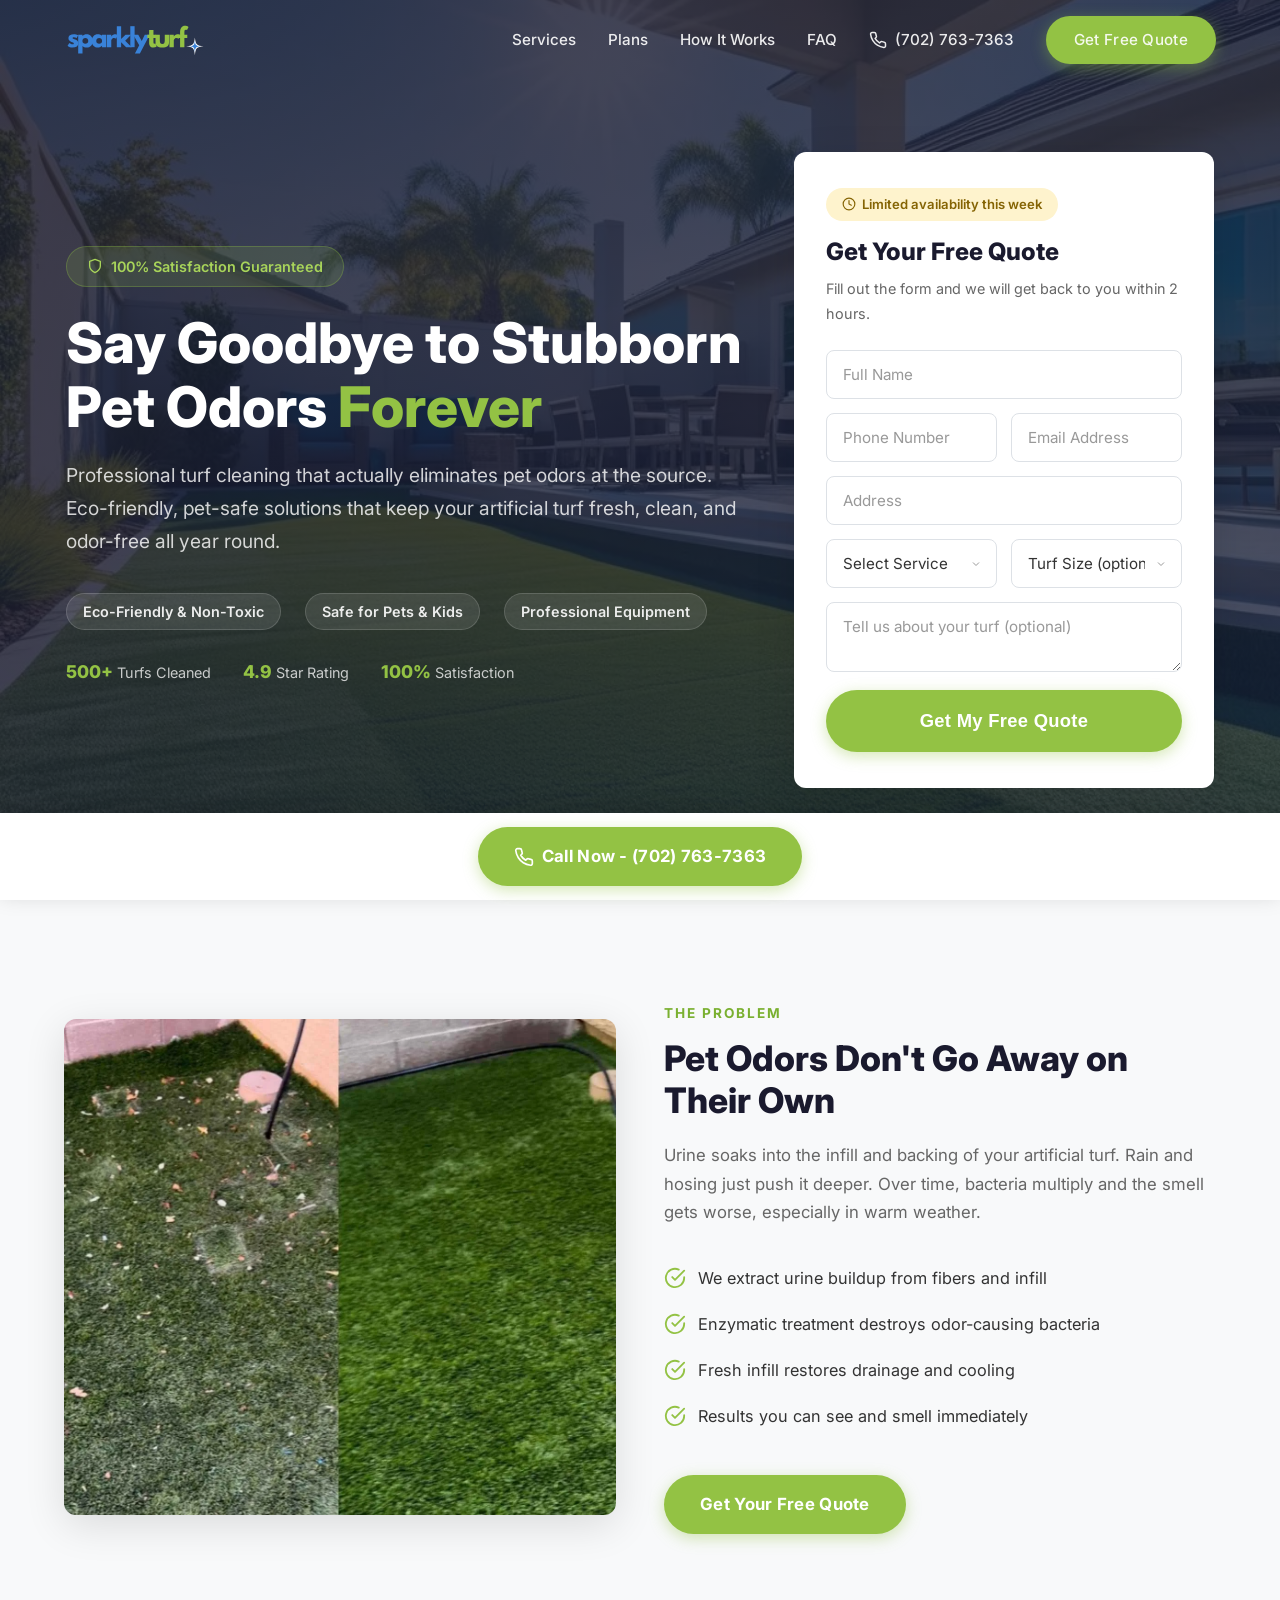
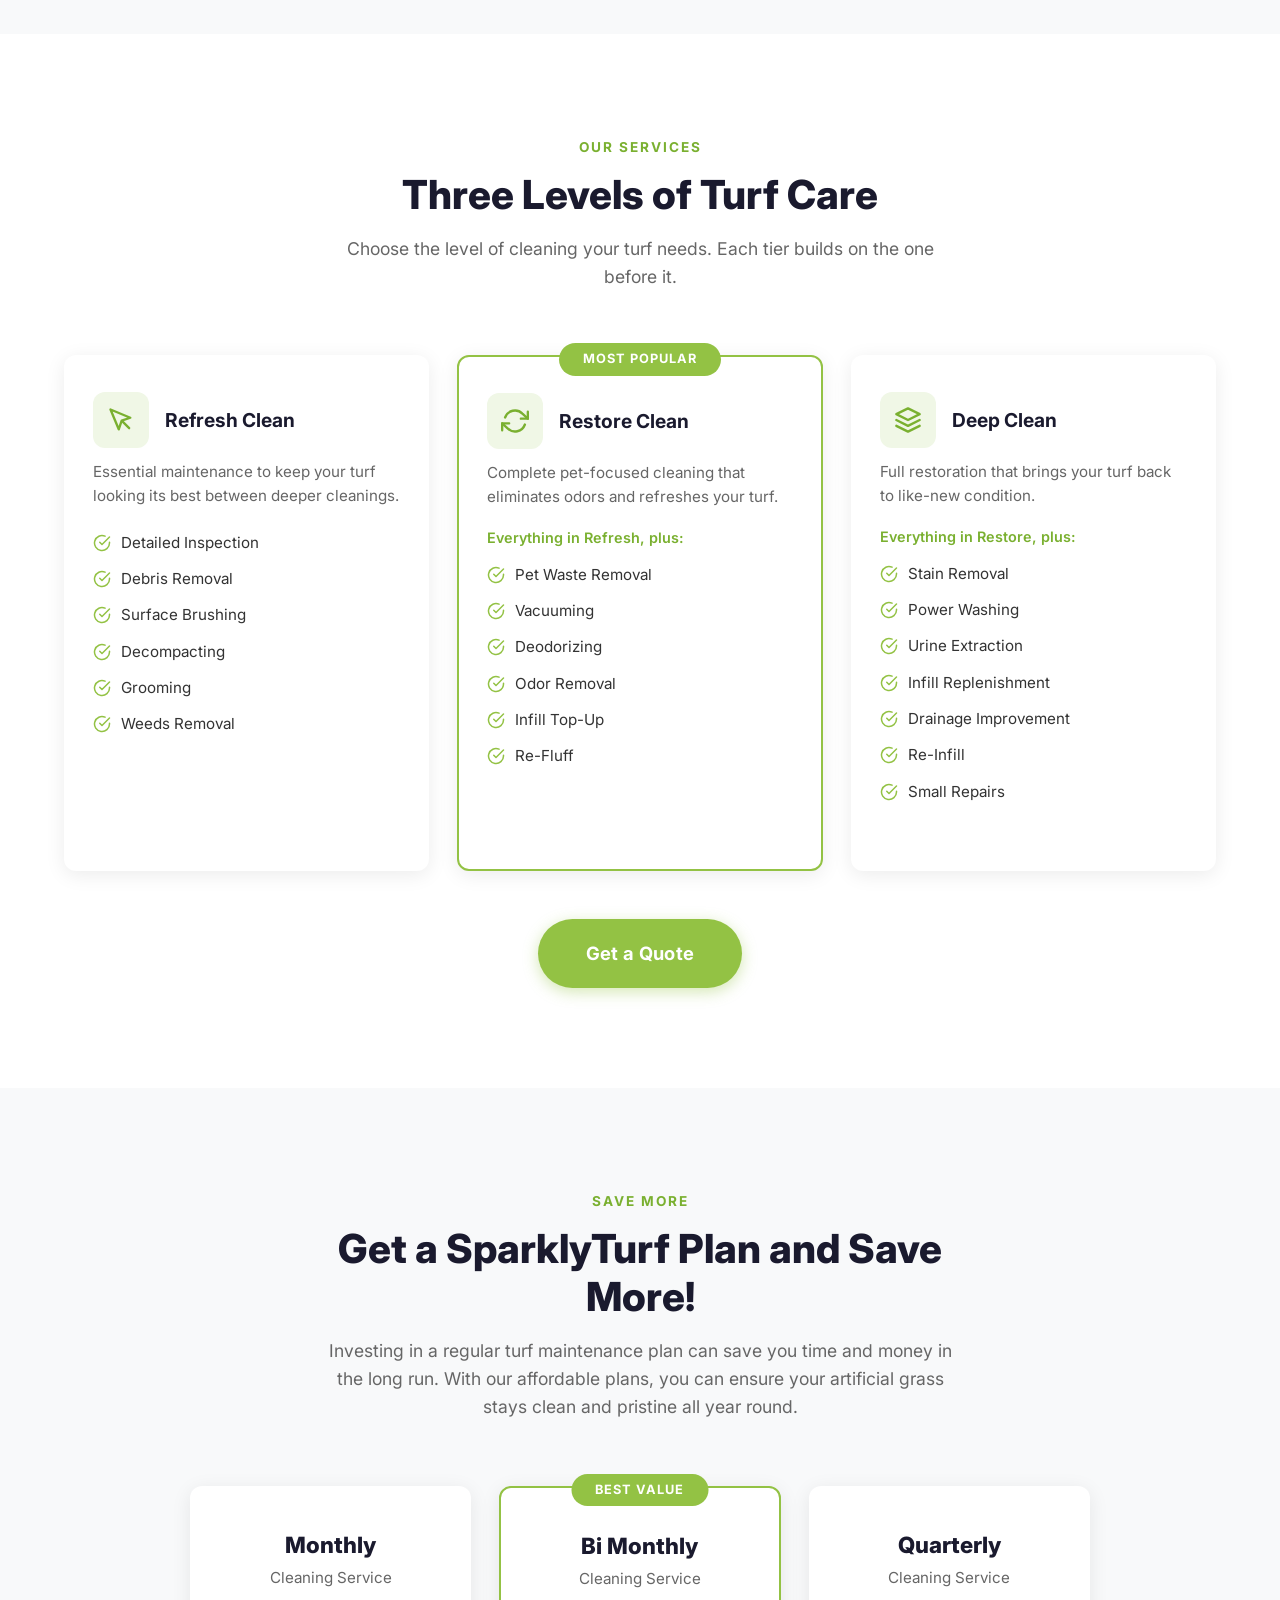
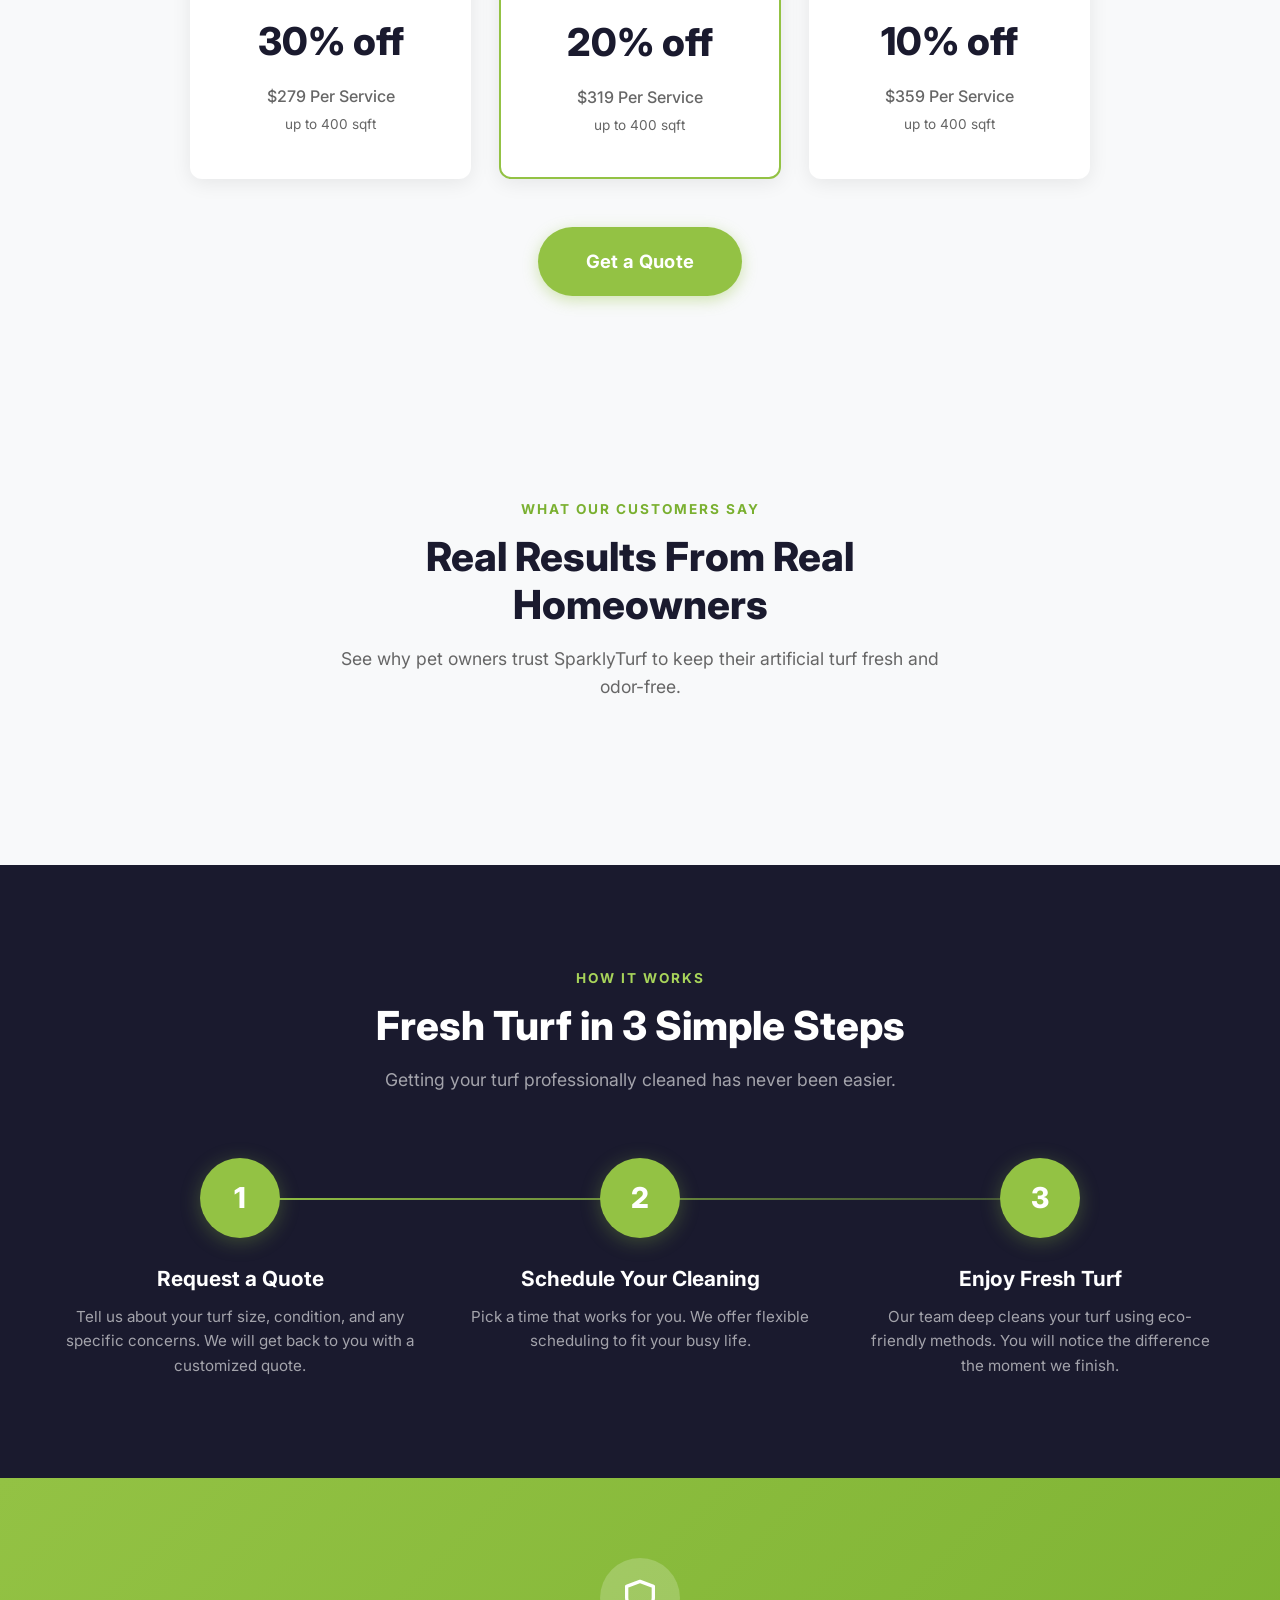
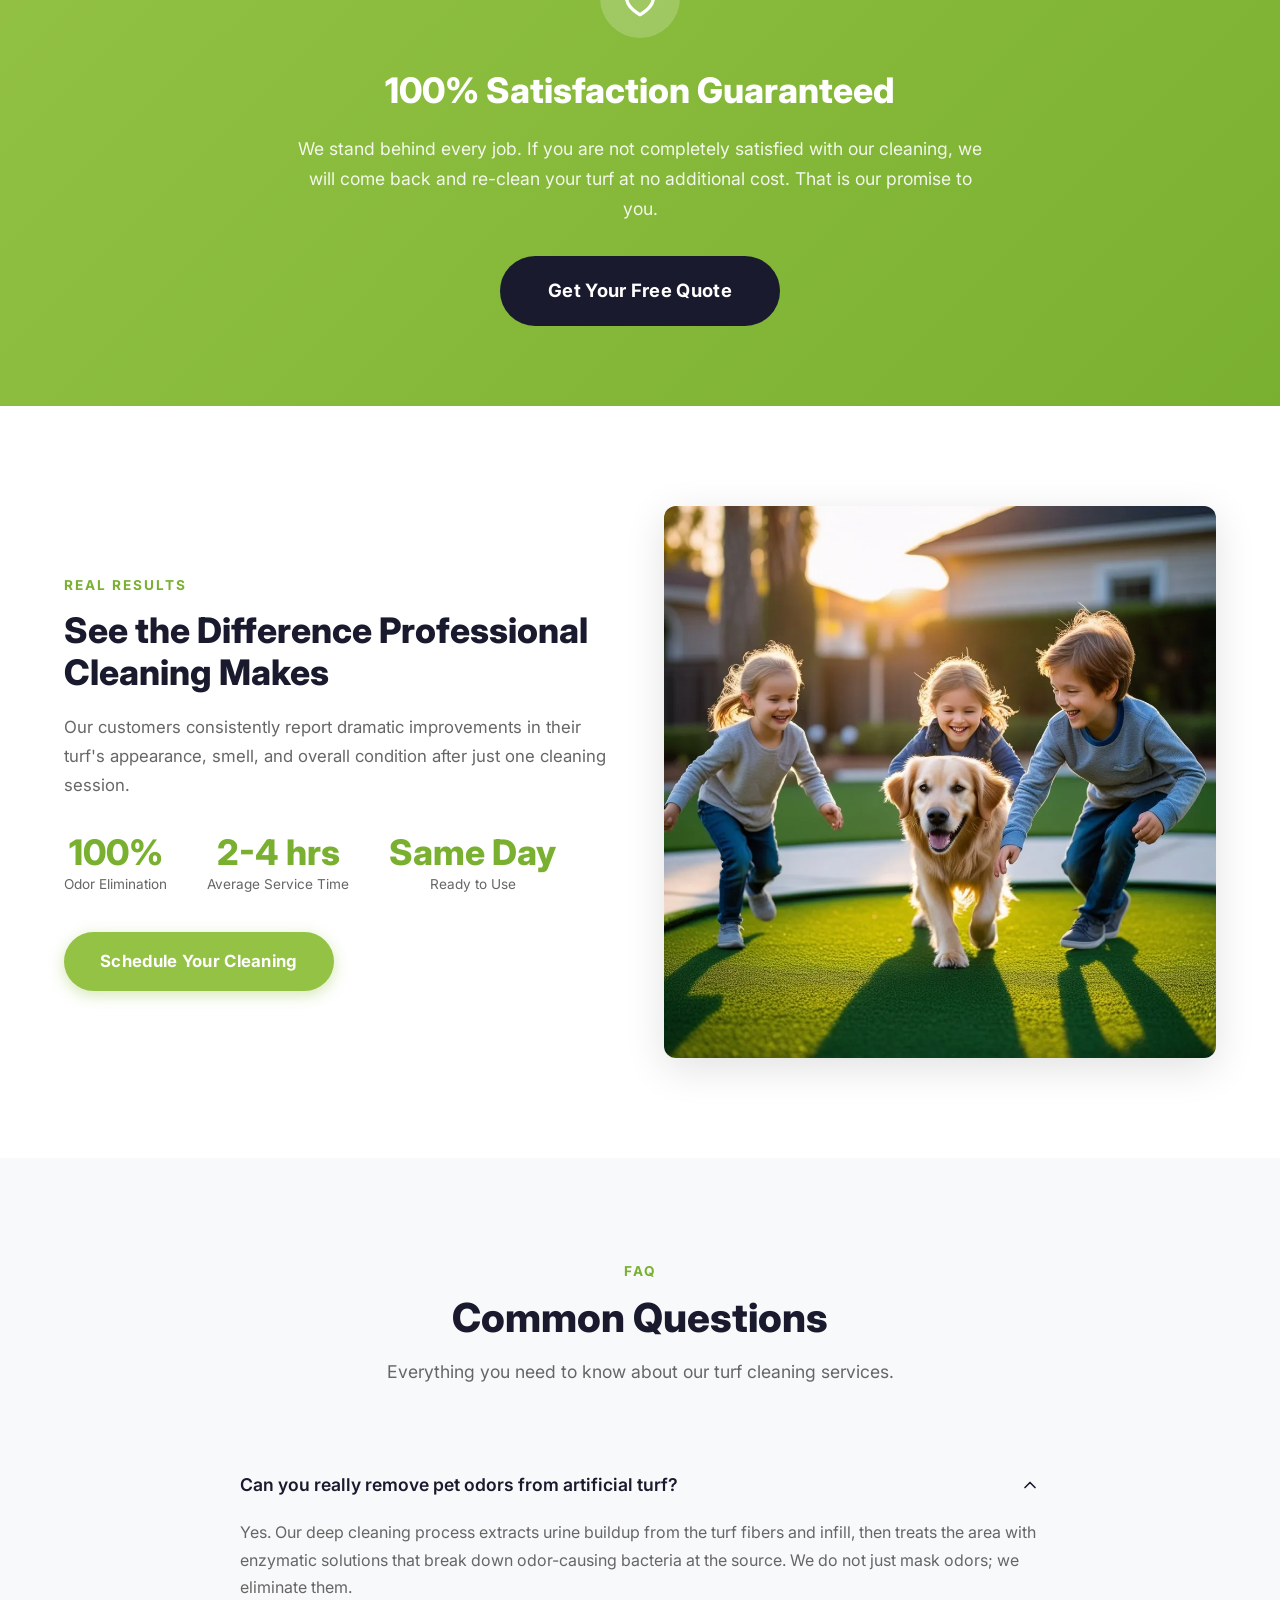
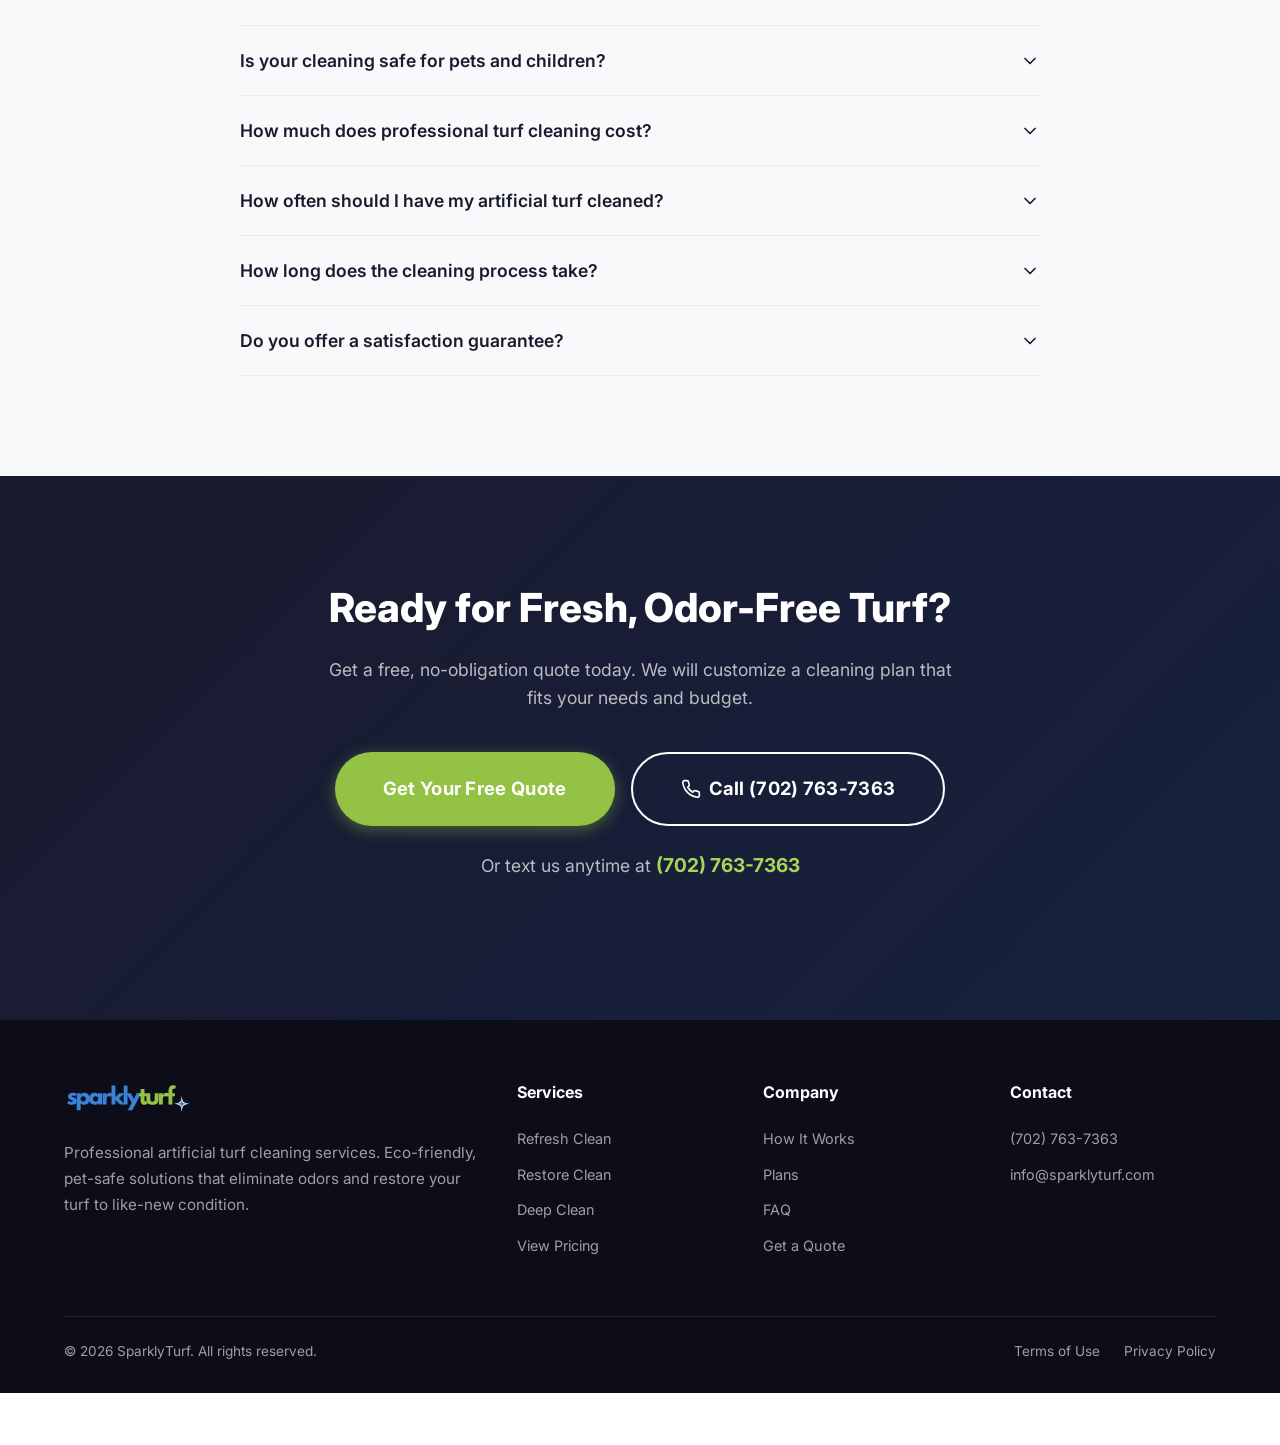
==== index.html @ b8b310f2 "Style sticky phone number as green button matching Get a Quote Co-Authored-By: Claude Opus 4.6 <nore" ====
<!DOCTYPE html>
<html lang="en">
<head>
  <meta charset="UTF-8">
  <meta name="viewport" content="width=device-width, initial-scale=1.0">
  <title>SparklyTurf - Professional Artificial Turf Cleaning | Pet Odor Removal</title>
  <meta name="description" content="SparklyTurf provides professional artificial turf cleaning services that eliminate pet odors, stains, and bacteria. Eco-friendly, pet-safe solutions with 100% satisfaction guarantee.">
  <meta name="keywords" content="artificial turf cleaning, pet odor removal, synthetic grass cleaning, turf maintenance, pet urine removal, turf deodorizer, infill replacement">
  <meta name="robots" content="index, follow">
  <link rel="canonical" href="https://sparklyturf.com/">

  <!-- Open Graph -->
  <meta property="og:type" content="website">
  <meta property="og:title" content="SparklyTurf - Professional Artificial Turf Cleaning">
  <meta property="og:description" content="Eliminate stubborn pet odors from your artificial turf. Professional cleaning with eco-friendly, pet-safe solutions. 100% satisfaction guaranteed.">
  <meta property="og:url" content="https://sparklyturf.com/">
  <meta property="og:site_name" content="SparklyTurf">
  <meta property="og:image" content="https://sparklyturf.com/images/hero-bg.jpg">
  <meta property="og:locale" content="en_US">

  <!-- Twitter Card -->
  <meta name="twitter:card" content="summary_large_image">
  <meta name="twitter:title" content="SparklyTurf - Professional Artificial Turf Cleaning">
  <meta name="twitter:description" content="Eliminate stubborn pet odors from your artificial turf. Professional cleaning with eco-friendly, pet-safe solutions.">
  <meta name="twitter:image" content="https://sparklyturf.com/images/hero-bg.jpg">

  <!-- Preload hero background -->
  <link rel="preload" as="image" href="images/hero-bg.webp" type="image/webp">

  <!-- Fonts -->
  <link rel="preconnect" href="https://fonts.googleapis.com">
  <link rel="preconnect" href="https://fonts.gstatic.com" crossorigin>
  <link href="https://fonts.googleapis.com/css2?family=Inter:wght@400;500;600;700;800&display=swap" rel="stylesheet">

  <!-- Styles -->
  <link rel="stylesheet" href="css/styles.css">

  <!-- Schema.org JSON-LD -->
  <script type="application/ld+json">
  {
    "@context": "https://schema.org",
    "@type": "LocalBusiness",
    "name": "SparklyTurf",
    "description": "Professional artificial turf cleaning services specializing in pet odor removal, deep cleaning, and turf maintenance.",
    "url": "https://sparklyturf.com",
    "telephone": "+17027637363",
    "address": {
      "@type": "PostalAddress",
      "addressCountry": "US"
    },
    "priceRange": "$279-$359",
    "image": "https://sparklyturf.com/images/hero-bg.jpg",
    "aggregateRating": {
      "@type": "AggregateRating",
      "ratingValue": "4.9",
      "reviewCount": "87"
    },
    "areaServed": [
      { "@type": "City", "name": "Santa Rosa", "addressRegion": "CA" },
      { "@type": "City", "name": "Napa", "addressRegion": "CA" },
      { "@type": "City", "name": "Petaluma", "addressRegion": "CA" }
    ],
    "sameAs": [],
    "hasOfferCatalog": {
      "@type": "OfferCatalog",
      "name": "Turf Cleaning Services",
      "itemListElement": [
        {
          "@type": "Offer",
          "itemOffered": {
            "@type": "Service",
            "name": "Deep Clean",
            "description": "Monthly full restoration including stain removal, power washing, urine extraction, infill replenishment, drainage improvement, and small repairs"
          },
          "price": "279",
          "priceCurrency": "USD"
        },
        {
          "@type": "Offer",
          "itemOffered": {
            "@type": "Service",
            "name": "Restore Clean",
            "description": "Bi-monthly pet-focused cleaning with odor removal, vacuuming, deodorizing, infill top-up, and re-fluff"
          },
          "price": "319",
          "priceCurrency": "USD"
        },
        {
          "@type": "Offer",
          "itemOffered": {
            "@type": "Service",
            "name": "Refresh Clean",
            "description": "Quarterly essential maintenance with inspection, debris removal, surface brushing, decompacting, grooming, and weeds removal"
          },
          "price": "359",
          "priceCurrency": "USD"
        }
      ]
    }
  }
  </script>

  <script type="application/ld+json">
  {
    "@context": "https://schema.org",
    "@type": "HowTo",
    "name": "How to Get Your Turf Professionally Cleaned",
    "description": "Three simple steps to get your artificial turf professionally cleaned by SparklyTurf.",
    "step": [
      {
        "@type": "HowToStep",
        "position": 1,
        "name": "Request a Quote",
        "text": "Tell us about your turf dimensions, condition, and any specific concerns like pet odors."
      },
      {
        "@type": "HowToStep",
        "position": 2,
        "name": "Schedule Your Cleaning",
        "text": "Book an appointment at a time that works best for you."
      },
      {
        "@type": "HowToStep",
        "position": 3,
        "name": "Enjoy Fresh Turf",
        "text": "Our professional team deep cleans your turf using eco-friendly, pet-safe methods."
      }
    ]
  }
  </script>

  <script type="application/ld+json">
  {
    "@context": "https://schema.org",
    "@type": "FAQPage",
    "mainEntity": [
      {
        "@type": "Question",
        "name": "Can you really remove pet odors from artificial turf?",
        "acceptedAnswer": {
          "@type": "Answer",
          "text": "Yes. Our deep cleaning process extracts urine buildup from the turf fibers and infill, then treats the area with enzymatic solutions that break down odor-causing bacteria at the source, not just mask it."
        }
      },
      {
        "@type": "Question",
        "name": "Is your cleaning safe for pets and children?",
        "acceptedAnswer": {
          "@type": "Answer",
          "text": "Absolutely. We use only eco-friendly, non-toxic, and biodegradable cleaning solutions. Your pets and children can safely use the turf immediately after cleaning."
        }
      },
      {
        "@type": "Question",
        "name": "How much does professional turf cleaning cost?",
        "acceptedAnswer": {
          "@type": "Answer",
          "text": "Our services range from $279 to $359 per visit depending on your plan frequency. Monthly plans save up to 30%. We offer free quotes customized to your turf size and condition."
        }
      },
      {
        "@type": "Question",
        "name": "How often should I have my artificial turf cleaned?",
        "acceptedAnswer": {
          "@type": "Answer",
          "text": "We recommend at least twice a year for most homes. If you have pets, monthly or bi-monthly cleaning keeps odors and bacteria from building up."
        }
      },
      {
        "@type": "Question",
        "name": "How long does the cleaning process take?",
        "acceptedAnswer": {
          "@type": "Answer",
          "text": "Most residential jobs take 2 to 4 hours depending on turf size and condition. Your turf is ready to use immediately after we finish."
        }
      },
      {
        "@type": "Question",
        "name": "Do you offer a satisfaction guarantee?",
        "acceptedAnswer": {
          "@type": "Answer",
          "text": "Yes. We offer a 100% satisfaction guarantee on every service. If you are not happy with the results, we will come back and re-clean at no additional cost."
        }
      }
    ]
  }
  </script>
</head>
<body>
  <a href="#quote" class="skip-link">Skip to main content</a>

  <!-- Header -->
  <header class="header" id="header">
    <div class="container header-inner">
      <a href="/" class="logo"><img src="images/sparklyturf-logo.svg" alt="SparklyTurf" class="logo-img"></a>
      <nav class="header-nav" aria-label="Main navigation">
        <a href="#services">Services</a>
        <a href="#plans">Plans</a>
        <a href="#how-it-works">How It Works</a>
        <a href="#faq">FAQ</a>
        <a href="tel:7027637363" class="header-phone">
          <svg xmlns="http://www.w3.org/2000/svg" width="18" height="18" viewBox="0 0 24 24" fill="none" stroke="currentColor" stroke-width="2" stroke-linecap="round" stroke-linejoin="round" aria-hidden="true" focusable="false"><path d="M22 16.92v3a2 2 0 0 1-2.18 2 19.79 19.79 0 0 1-8.63-3.07 19.5 19.5 0 0 1-6-6 19.79 19.79 0 0 1-3.07-8.67A2 2 0 0 1 4.11 2h3a2 2 0 0 1 2 1.72 12.84 12.84 0 0 0 .7 2.81 2 2 0 0 1-.45 2.11L8.09 9.91a16 16 0 0 0 6 6l1.27-1.27a2 2 0 0 1 2.11-.45 12.84 12.84 0 0 0 2.81.7A2 2 0 0 1 22 16.92z"/></svg>
          (702) 763-7363
        </a>
        <div class="header-cta">
          <a href="#quote" class="btn btn-primary">Get Free Quote</a>
        </div>
      </nav>
      <button class="mobile-toggle" id="mobileToggle" aria-label="Open menu">
        <span></span><span></span><span></span>
      </button>
    </div>
  </header>

  <!-- Mobile Nav -->
  <div class="mobile-nav" id="mobileNav">
    <button class="mobile-nav-close" id="mobileClose" aria-label="Close menu">&times;</button>
    <a href="#services" onclick="closeMobileNav()">Services</a>
    <a href="#plans" onclick="closeMobileNav()">Plans</a>
    <a href="#how-it-works" onclick="closeMobileNav()">How It Works</a>
    <a href="#faq" onclick="closeMobileNav()">FAQ</a>
    <a href="tel:7027637363">(702) 763-7363</a>
    <a href="#quote" class="btn btn-primary" onclick="closeMobileNav()">Get Free Quote</a>
  </div>

  <main>
  <!-- Hero -->
  <section class="hero" id="quote">
    <div class="container">
      <div class="hero-split">
        <div class="hero-content">
          <div class="hero-badge">
            <svg xmlns="http://www.w3.org/2000/svg" width="16" height="16" viewBox="0 0 24 24" fill="none" stroke="currentColor" stroke-width="2" stroke-linecap="round" stroke-linejoin="round" aria-hidden="true" focusable="false"><path d="M12 22s8-4 8-10V5l-8-3-8 3v7c0 6 8 10 8 10z"/></svg>
            100% Satisfaction Guaranteed
          </div>
          <h1>Say Goodbye to Stubborn Pet Odors <span class="highlight">Forever</span></h1>
          <p>Professional turf cleaning that actually eliminates pet odors at the source. Eco-friendly, pet-safe solutions that keep your artificial turf fresh, clean, and odor-free all year round.</p>
          <div class="hero-highlights">
            <span>Eco-Friendly &amp; Non-Toxic</span>
            <span>Safe for Pets &amp; Kids</span>
            <span>Professional Equipment</span>
          </div>
          <div class="hero-stats">
            <div class="hero-stat"><strong>500+</strong> Turfs Cleaned</div>
            <div class="hero-stat"><strong>4.9</strong> Star Rating</div>
            <div class="hero-stat"><strong>100%</strong> Satisfaction</div>
          </div>
          <a href="#quote" class="btn btn-primary btn-lg mobile-hero-cta">Get My Free Quote</a>
        </div>
        <div class="hero-form-wrapper">
          <div class="quote-form-card" id="quoteFormCard">
            <div class="urgency-badge">
              <svg xmlns="http://www.w3.org/2000/svg" width="14" height="14" viewBox="0 0 24 24" fill="none" stroke="currentColor" stroke-width="2" stroke-linecap="round" stroke-linejoin="round" aria-hidden="true" focusable="false"><circle cx="12" cy="12" r="10"/><polyline points="12 6 12 12 16 14"/></svg>
              Limited availability this week
            </div>
            <h3>Get Your Free Quote</h3>
            <p>Fill out the form and we will get back to you within 2 hours.</p>
            <form id="quoteForm" class="quote-form" action="https://formsubmit.co/info@sparklyturf.com" method="POST">
              <input type="hidden" name="_subject" value="New Quote Request from SparklyTurf">
              <input type="hidden" name="_next" value="https://go.sparklyturf.com/?submitted=true">
              <input type="hidden" name="_captcha" value="true">
              <div class="form-group">
                <label for="form-name" class="sr-only">Full Name</label>
                <input type="text" id="form-name" name="name" class="form-input" placeholder="Full Name" required autocomplete="name">
              </div>
              <div class="form-row">
                <div class="form-group">
                  <label for="form-phone" class="sr-only">Phone Number</label>
                  <input type="tel" id="form-phone" name="phone" class="form-input" placeholder="Phone Number" required autocomplete="tel">
                </div>
                <div class="form-group">
                  <label for="form-email" class="sr-only">Email Address</label>
                  <input type="email" id="form-email" name="email" class="form-input" placeholder="Email Address" required autocomplete="email">
                </div>
              </div>
              <div class="form-group address-autocomplete">
                <label for="form-address" class="sr-only">Address</label>
                <input type="text" id="form-address" name="address" class="form-input" placeholder="Address" autocomplete="off">
                <ul class="address-suggestions" id="addressSuggestions"></ul>
              </div>
              <div class="form-row">
                <div class="form-group">
                  <label for="form-service" class="sr-only">Select Service</label>
                  <select id="form-service" name="service" class="form-select">
                    <option value="" disabled selected>Select Service</option>
                    <option value="Refresh Clean">Refresh Clean</option>
                    <option value="Restore Clean">Restore Clean</option>
                    <option value="Deep Clean">Deep Clean</option>
                    <option value="Not sure">Not sure</option>
                  </select>
                </div>
                <div class="form-group">
                  <label for="form-turf-size" class="sr-only">Turf Size</label>
                  <select id="form-turf-size" name="turf_size" class="form-select">
                    <option value="" disabled selected>Turf Size (optional)</option>
                    <option value="400 sq ft and under">400 sq ft and under</option>
                    <option value="400-800 sq ft">400 - 800 sq ft</option>
                    <option value="800-1200 sq ft">800 - 1,200 sq ft</option>
                    <option value="Over 1200 sq ft">Over 1,200 sq ft</option>
                    <option value="Not sure">Not sure</option>
                  </select>
                </div>
              </div>
              <div class="form-group">
                <label for="form-message" class="sr-only">Additional details</label>
                <textarea id="form-message" name="message" class="form-textarea" placeholder="Tell us about your turf (optional)" rows="2"></textarea>
              </div>
              <button type="submit" class="btn btn-primary btn-lg form-submit">Get My Free Quote</button>
            </form>
          </div>
        </div>
      </div>
    </div>
  </section>

  <!-- Problem/Solution -->
  <section class="section problem-solution">
    <div class="container">
      <div class="ps-grid">
        <div class="ps-image animate-in">
          <picture>
            <source srcset="images/before-after.webp" type="image/webp">
            <img src="images/before-after.jpg" alt="Before and after artificial turf cleaning by SparklyTurf" width="580" height="400" loading="lazy">
          </picture>
        </div>
        <div class="ps-content animate-in">
          <span class="section-label">The Problem</span>
          <h2>Pet Odors Don't Go Away on Their Own</h2>
          <p>Urine soaks into the infill and backing of your artificial turf. Rain and hosing just push it deeper. Over time, bacteria multiply and the smell gets worse, especially in warm weather.</p>
          <ul class="ps-list">
            <li>
              <svg xmlns="http://www.w3.org/2000/svg" width="22" height="22" viewBox="0 0 24 24" fill="none" stroke="currentColor" stroke-width="2" stroke-linecap="round" stroke-linejoin="round" aria-hidden="true" focusable="false"><path d="M22 11.08V12a10 10 0 1 1-5.93-9.14"/><polyline points="22 4 12 14.01 9 11.01"/></svg>
              We extract urine buildup from fibers and infill
            </li>
            <li>
              <svg xmlns="http://www.w3.org/2000/svg" width="22" height="22" viewBox="0 0 24 24" fill="none" stroke="currentColor" stroke-width="2" stroke-linecap="round" stroke-linejoin="round" aria-hidden="true" focusable="false"><path d="M22 11.08V12a10 10 0 1 1-5.93-9.14"/><polyline points="22 4 12 14.01 9 11.01"/></svg>
              Enzymatic treatment destroys odor-causing bacteria
            </li>
            <li>
              <svg xmlns="http://www.w3.org/2000/svg" width="22" height="22" viewBox="0 0 24 24" fill="none" stroke="currentColor" stroke-width="2" stroke-linecap="round" stroke-linejoin="round" aria-hidden="true" focusable="false"><path d="M22 11.08V12a10 10 0 1 1-5.93-9.14"/><polyline points="22 4 12 14.01 9 11.01"/></svg>
              Fresh infill restores drainage and cooling
            </li>
            <li>
              <svg xmlns="http://www.w3.org/2000/svg" width="22" height="22" viewBox="0 0 24 24" fill="none" stroke="currentColor" stroke-width="2" stroke-linecap="round" stroke-linejoin="round" aria-hidden="true" focusable="false"><path d="M22 11.08V12a10 10 0 1 1-5.93-9.14"/><polyline points="22 4 12 14.01 9 11.01"/></svg>
              Results you can see and smell immediately
            </li>
          </ul>
          <a href="#quote" class="btn btn-primary">Get Your Free Quote</a>
        </div>
      </div>
    </div>
  </section>

  <!-- Services -->
  <section class="section" id="services">
    <div class="container">
      <div class="section-header animate-in">
        <span class="section-label">Our Services</span>
        <h2>Three Levels of Turf Care</h2>
        <p>Choose the level of cleaning your turf needs. Each tier builds on the one before it.</p>
      </div>
      <div class="services-grid services-tiers">
        <div class="service-card service-tier animate-in">
          <div class="service-tier-header">
            <div class="service-icon">
              <svg xmlns="http://www.w3.org/2000/svg" width="28" height="28" viewBox="0 0 24 24" fill="none" stroke="currentColor" stroke-width="2" stroke-linecap="round" stroke-linejoin="round" aria-hidden="true" focusable="false"><path d="M3 3l7.07 16.97 2.51-7.39 7.39-2.51L3 3z"/><path d="M13 13l6 6"/></svg>
            </div>
            <h3>Refresh Clean</h3>
          </div>
          <p>Essential maintenance to keep your turf looking its best between deeper cleanings.</p>
          <ul class="tier-features">
            <li><svg xmlns="http://www.w3.org/2000/svg" width="18" height="18" viewBox="0 0 24 24" fill="none" stroke="currentColor" stroke-width="2" stroke-linecap="round" stroke-linejoin="round" aria-hidden="true" focusable="false"><path d="M22 11.08V12a10 10 0 1 1-5.93-9.14"/><polyline points="22 4 12 14.01 9 11.01"/></svg> Detailed Inspection</li>
            <li><svg xmlns="http://www.w3.org/2000/svg" width="18" height="18" viewBox="0 0 24 24" fill="none" stroke="currentColor" stroke-width="2" stroke-linecap="round" stroke-linejoin="round" aria-hidden="true" focusable="false"><path d="M22 11.08V12a10 10 0 1 1-5.93-9.14"/><polyline points="22 4 12 14.01 9 11.01"/></svg> Debris Removal</li>
            <li><svg xmlns="http://www.w3.org/2000/svg" width="18" height="18" viewBox="0 0 24 24" fill="none" stroke="currentColor" stroke-width="2" stroke-linecap="round" stroke-linejoin="round" aria-hidden="true" focusable="false"><path d="M22 11.08V12a10 10 0 1 1-5.93-9.14"/><polyline points="22 4 12 14.01 9 11.01"/></svg> Surface Brushing</li>
            <li><svg xmlns="http://www.w3.org/2000/svg" width="18" height="18" viewBox="0 0 24 24" fill="none" stroke="currentColor" stroke-width="2" stroke-linecap="round" stroke-linejoin="round" aria-hidden="true" focusable="false"><path d="M22 11.08V12a10 10 0 1 1-5.93-9.14"/><polyline points="22 4 12 14.01 9 11.01"/></svg> Decompacting</li>
            <li><svg xmlns="http://www.w3.org/2000/svg" width="18" height="18" viewBox="0 0 24 24" fill="none" stroke="currentColor" stroke-width="2" stroke-linecap="round" stroke-linejoin="round" aria-hidden="true" focusable="false"><path d="M22 11.08V12a10 10 0 1 1-5.93-9.14"/><polyline points="22 4 12 14.01 9 11.01"/></svg> Grooming</li>
            <li><svg xmlns="http://www.w3.org/2000/svg" width="18" height="18" viewBox="0 0 24 24" fill="none" stroke="currentColor" stroke-width="2" stroke-linecap="round" stroke-linejoin="round" aria-hidden="true" focusable="false"><path d="M22 11.08V12a10 10 0 1 1-5.93-9.14"/><polyline points="22 4 12 14.01 9 11.01"/></svg> Weeds Removal</li>
          </ul>
        </div>
        <div class="service-card service-tier featured animate-in">
          <span class="tier-badge">Most Popular</span>
          <div class="service-tier-header">
            <div class="service-icon">
              <svg xmlns="http://www.w3.org/2000/svg" width="28" height="28" viewBox="0 0 24 24" fill="none" stroke="currentColor" stroke-width="2" stroke-linecap="round" stroke-linejoin="round" aria-hidden="true" focusable="false"><polyline points="23 4 23 10 17 10"/><polyline points="1 20 1 14 7 14"/><path d="M3.51 9a9 9 0 0 1 14.85-3.36L23 10M1 14l4.64 4.36A9 9 0 0 0 20.49 15"/></svg>
            </div>
            <h3>Restore Clean</h3>
          </div>
          <p>Complete pet-focused cleaning that eliminates odors and refreshes your turf.</p>
          <p class="tier-includes">Everything in Refresh, plus:</p>
          <ul class="tier-features">
            <li><svg xmlns="http://www.w3.org/2000/svg" width="18" height="18" viewBox="0 0 24 24" fill="none" stroke="currentColor" stroke-width="2" stroke-linecap="round" stroke-linejoin="round" aria-hidden="true" focusable="false"><path d="M22 11.08V12a10 10 0 1 1-5.93-9.14"/><polyline points="22 4 12 14.01 9 11.01"/></svg> Pet Waste Removal</li>
            <li><svg xmlns="http://www.w3.org/2000/svg" width="18" height="18" viewBox="0 0 24 24" fill="none" stroke="currentColor" stroke-width="2" stroke-linecap="round" stroke-linejoin="round" aria-hidden="true" focusable="false"><path d="M22 11.08V12a10 10 0 1 1-5.93-9.14"/><polyline points="22 4 12 14.01 9 11.01"/></svg> Vacuuming</li>
            <li><svg xmlns="http://www.w3.org/2000/svg" width="18" height="18" viewBox="0 0 24 24" fill="none" stroke="currentColor" stroke-width="2" stroke-linecap="round" stroke-linejoin="round" aria-hidden="true" focusable="false"><path d="M22 11.08V12a10 10 0 1 1-5.93-9.14"/><polyline points="22 4 12 14.01 9 11.01"/></svg> Deodorizing</li>
            <li><svg xmlns="http://www.w3.org/2000/svg" width="18" height="18" viewBox="0 0 24 24" fill="none" stroke="currentColor" stroke-width="2" stroke-linecap="round" stroke-linejoin="round" aria-hidden="true" focusable="false"><path d="M22 11.08V12a10 10 0 1 1-5.93-9.14"/><polyline points="22 4 12 14.01 9 11.01"/></svg> Odor Removal</li>
            <li><svg xmlns="http://www.w3.org/2000/svg" width="18" height="18" viewBox="0 0 24 24" fill="none" stroke="currentColor" stroke-width="2" stroke-linecap="round" stroke-linejoin="round" aria-hidden="true" focusable="false"><path d="M22 11.08V12a10 10 0 1 1-5.93-9.14"/><polyline points="22 4 12 14.01 9 11.01"/></svg> Infill Top-Up</li>
            <li><svg xmlns="http://www.w3.org/2000/svg" width="18" height="18" viewBox="0 0 24 24" fill="none" stroke="currentColor" stroke-width="2" stroke-linecap="round" stroke-linejoin="round" aria-hidden="true" focusable="false"><path d="M22 11.08V12a10 10 0 1 1-5.93-9.14"/><polyline points="22 4 12 14.01 9 11.01"/></svg> Re-Fluff</li>
          </ul>
        </div>
        <div class="service-card service-tier animate-in">
          <div class="service-tier-header">
            <div class="service-icon">
              <svg xmlns="http://www.w3.org/2000/svg" width="28" height="28" viewBox="0 0 24 24" fill="none" stroke="currentColor" stroke-width="2" stroke-linecap="round" stroke-linejoin="round" aria-hidden="true" focusable="false"><path d="M12 2L2 7l10 5 10-5-10-5z"/><path d="M2 17l10 5 10-5"/><path d="M2 12l10 5 10-5"/></svg>
            </div>
            <h3>Deep Clean</h3>
          </div>
          <p>Full restoration that brings your turf back to like-new condition.</p>
          <p class="tier-includes">Everything in Restore, plus:</p>
          <ul class="tier-features">
            <li><svg xmlns="http://www.w3.org/2000/svg" width="18" height="18" viewBox="0 0 24 24" fill="none" stroke="currentColor" stroke-width="2" stroke-linecap="round" stroke-linejoin="round" aria-hidden="true" focusable="false"><path d="M22 11.08V12a10 10 0 1 1-5.93-9.14"/><polyline points="22 4 12 14.01 9 11.01"/></svg> Stain Removal</li>
            <li><svg xmlns="http://www.w3.org/2000/svg" width="18" height="18" viewBox="0 0 24 24" fill="none" stroke="currentColor" stroke-width="2" stroke-linecap="round" stroke-linejoin="round" aria-hidden="true" focusable="false"><path d="M22 11.08V12a10 10 0 1 1-5.93-9.14"/><polyline points="22 4 12 14.01 9 11.01"/></svg> Power Washing</li>
            <li><svg xmlns="http://www.w3.org/2000/svg" width="18" height="18" viewBox="0 0 24 24" fill="none" stroke="currentColor" stroke-width="2" stroke-linecap="round" stroke-linejoin="round" aria-hidden="true" focusable="false"><path d="M22 11.08V12a10 10 0 1 1-5.93-9.14"/><polyline points="22 4 12 14.01 9 11.01"/></svg> Urine Extraction</li>
            <li><svg xmlns="http://www.w3.org/2000/svg" width="18" height="18" viewBox="0 0 24 24" fill="none" stroke="currentColor" stroke-width="2" stroke-linecap="round" stroke-linejoin="round" aria-hidden="true" focusable="false"><path d="M22 11.08V12a10 10 0 1 1-5.93-9.14"/><polyline points="22 4 12 14.01 9 11.01"/></svg> Infill Replenishment</li>
            <li><svg xmlns="http://www.w3.org/2000/svg" width="18" height="18" viewBox="0 0 24 24" fill="none" stroke="currentColor" stroke-width="2" stroke-linecap="round" stroke-linejoin="round" aria-hidden="true" focusable="false"><path d="M22 11.08V12a10 10 0 1 1-5.93-9.14"/><polyline points="22 4 12 14.01 9 11.01"/></svg> Drainage Improvement</li>
            <li><svg xmlns="http://www.w3.org/2000/svg" width="18" height="18" viewBox="0 0 24 24" fill="none" stroke="currentColor" stroke-width="2" stroke-linecap="round" stroke-linejoin="round" aria-hidden="true" focusable="false"><path d="M22 11.08V12a10 10 0 1 1-5.93-9.14"/><polyline points="22 4 12 14.01 9 11.01"/></svg> Re-Infill</li>
            <li><svg xmlns="http://www.w3.org/2000/svg" width="18" height="18" viewBox="0 0 24 24" fill="none" stroke="currentColor" stroke-width="2" stroke-linecap="round" stroke-linejoin="round" aria-hidden="true" focusable="false"><path d="M22 11.08V12a10 10 0 1 1-5.93-9.14"/><polyline points="22 4 12 14.01 9 11.01"/></svg> Small Repairs</li>
          </ul>
        </div>
      </div>
      <div class="services-cta animate-in">
        <a href="#quote" class="btn btn-primary btn-lg">Get a Quote</a>
      </div>
    </div>
  </section>

  <!-- Plans -->
  <section class="section plans-section" id="plans" style="background: var(--light-bg);">
    <div class="container">
      <div class="section-header animate-in">
        <span class="section-label">Save More</span>
        <h2>Get a SparklyTurf Plan and Save More!</h2>
        <p>Investing in a regular turf maintenance plan can save you time and money in the long run. With our affordable plans, you can ensure your artificial grass stays clean and pristine all year round.</p>
      </div>
      <div class="plans-grid">
        <div class="plan-card animate-in">
          <h3>Monthly</h3>
          <p class="plan-type">Cleaning Service</p>
          <div class="plan-discount">30% off</div>
          <p class="plan-price">$279 Per Service</p>
          <p class="plan-sqft">up to 400 sqft</p>
        </div>
        <div class="plan-card featured animate-in">
          <span class="plan-badge">Best Value</span>
          <h3>Bi Monthly</h3>
          <p class="plan-type">Cleaning Service</p>
          <div class="plan-discount">20% off</div>
          <p class="plan-price">$319 Per Service</p>
          <p class="plan-sqft">up to 400 sqft</p>
        </div>
        <div class="plan-card animate-in">
          <h3>Quarterly</h3>
          <p class="plan-type">Cleaning Service</p>
          <div class="plan-discount">10% off</div>
          <p class="plan-price">$359 Per Service</p>
          <p class="plan-sqft">up to 400 sqft</p>
        </div>
      </div>
      <div class="services-cta animate-in">
        <a href="#quote" class="btn btn-primary btn-lg">Get a Quote</a>
      </div>
    </div>
  </section>

  <!-- Reviews -->
  <section class="section testimonials" id="testimonials">
    <div class="container">
      <div class="section-header animate-in">
        <span class="section-label">What Our Customers Say</span>
        <h2>Real Results From Real Homeowners</h2>
        <p>See why pet owners trust SparklyTurf to keep their artificial turf fresh and odor-free.</p>
      </div>
      <script defer async src='https://cdn.trustindex.io/loader.js?b918d9c65ba35848543670395d4'></script>
    </div>
  </section>

  <!-- How It Works -->
  <section class="section how-it-works" id="how-it-works">
    <div class="container">
      <div class="section-header animate-in">
        <span class="section-label">How It Works</span>
        <h2>Fresh Turf in 3 Simple Steps</h2>
        <p>Getting your turf professionally cleaned has never been easier.</p>
      </div>
      <div class="steps-grid">
        <div class="step-card animate-in">
          <div class="step-number">1</div>
          <h3>Request a Quote</h3>
          <p>Tell us about your turf size, condition, and any specific concerns. We will get back to you with a customized quote.</p>
        </div>
        <div class="step-card animate-in">
          <div class="step-number">2</div>
          <h3>Schedule Your Cleaning</h3>
          <p>Pick a time that works for you. We offer flexible scheduling to fit your busy life.</p>
        </div>
        <div class="step-card animate-in">
          <div class="step-number">3</div>
          <h3>Enjoy Fresh Turf</h3>
          <p>Our team deep cleans your turf using eco-friendly methods. You will notice the difference the moment we finish.</p>
        </div>
      </div>
    </div>
  </section>

  <!-- Guarantee -->
  <section class="guarantee">
    <div class="container">
      <div class="guarantee-content animate-in">
        <div class="guarantee-icon">
          <svg xmlns="http://www.w3.org/2000/svg" width="40" height="40" viewBox="0 0 24 24" fill="none" stroke="currentColor" stroke-width="2" stroke-linecap="round" stroke-linejoin="round" aria-hidden="true" focusable="false"><path d="M12 22s8-4 8-10V5l-8-3-8 3v7c0 6 8 10 8 10z"/></svg>
        </div>
        <h2>100% Satisfaction Guaranteed</h2>
        <p>We stand behind every job. If you are not completely satisfied with our cleaning, we will come back and re-clean your turf at no additional cost. That is our promise to you.</p>
        <a href="#quote" class="btn btn-dark btn-lg">Get Your Free Quote</a>
      </div>
    </div>
  </section>

  <!-- Before/After Stats -->
  <section class="section">
    <div class="container">
      <div class="before-after-grid">
        <div class="ba-content animate-in">
          <span class="section-label">Real Results</span>
          <h2>See the Difference Professional Cleaning Makes</h2>
          <p>Our customers consistently report dramatic improvements in their turf's appearance, smell, and overall condition after just one cleaning session.</p>
          <div class="stats-row">
            <div class="stat-item">
              <div class="stat-number">100%</div>
              <div class="stat-label">Odor Elimination</div>
            </div>
            <div class="stat-item">
              <div class="stat-number">2-4 hrs</div>
              <div class="stat-label">Average Service Time</div>
            </div>
            <div class="stat-item">
              <div class="stat-number">Same Day</div>
              <div class="stat-label">Ready to Use</div>
            </div>
          </div>
          <a href="#quote" class="btn btn-primary">Schedule Your Cleaning</a>
        </div>
        <div class="ba-image animate-in">
          <picture>
            <source srcset="images/happy-family.webp" type="image/webp">
            <img src="images/happy-family.jpg" alt="Happy family with dog enjoying clean artificial turf" width="580" height="400" loading="lazy">
          </picture>
        </div>
      </div>
    </div>
  </section>

  <!-- FAQ -->
  <section class="section" id="faq" style="background: var(--light-bg);">
    <div class="container">
      <div class="section-header animate-in">
        <span class="section-label">FAQ</span>
        <h2>Common Questions</h2>
        <p>Everything you need to know about our turf cleaning services.</p>
      </div>
      <div class="faq-list">
        <div class="faq-item active">
          <button class="faq-question" aria-expanded="true">
            Can you really remove pet odors from artificial turf?
            <svg xmlns="http://www.w3.org/2000/svg" width="20" height="20" viewBox="0 0 24 24" fill="none" stroke="currentColor" stroke-width="2" stroke-linecap="round" stroke-linejoin="round" aria-hidden="true" focusable="false"><polyline points="6 9 12 15 18 9"/></svg>
          </button>
          <div class="faq-answer" style="max-height: 200px;">
            <div class="faq-answer-inner">Yes. Our deep cleaning process extracts urine buildup from the turf fibers and infill, then treats the area with enzymatic solutions that break down odor-causing bacteria at the source. We do not just mask odors; we eliminate them.</div>
          </div>
        </div>
        <div class="faq-item">
          <button class="faq-question" aria-expanded="false">
            Is your cleaning safe for pets and children?
            <svg xmlns="http://www.w3.org/2000/svg" width="20" height="20" viewBox="0 0 24 24" fill="none" stroke="currentColor" stroke-width="2" stroke-linecap="round" stroke-linejoin="round" aria-hidden="true" focusable="false"><polyline points="6 9 12 15 18 9"/></svg>
          </button>
          <div class="faq-answer">
            <div class="faq-answer-inner">Absolutely. We use only eco-friendly, non-toxic, and biodegradable cleaning solutions. Your pets and children can safely use the turf immediately after cleaning.</div>
          </div>
        </div>
        <div class="faq-item">
          <button class="faq-question" aria-expanded="false">
            How much does professional turf cleaning cost?
            <svg xmlns="http://www.w3.org/2000/svg" width="20" height="20" viewBox="0 0 24 24" fill="none" stroke="currentColor" stroke-width="2" stroke-linecap="round" stroke-linejoin="round" aria-hidden="true" focusable="false"><polyline points="6 9 12 15 18 9"/></svg>
          </button>
          <div class="faq-answer">
            <div class="faq-answer-inner">Our services range from $279 to $359 per visit depending on your plan frequency. Monthly plans save up to 30%. We offer free quotes customized to your turf size and condition.</div>
          </div>
        </div>
        <div class="faq-item">
          <button class="faq-question" aria-expanded="false">
            How often should I have my artificial turf cleaned?
            <svg xmlns="http://www.w3.org/2000/svg" width="20" height="20" viewBox="0 0 24 24" fill="none" stroke="currentColor" stroke-width="2" stroke-linecap="round" stroke-linejoin="round" aria-hidden="true" focusable="false"><polyline points="6 9 12 15 18 9"/></svg>
          </button>
          <div class="faq-answer">
            <div class="faq-answer-inner">We recommend at least twice a year for most homes. If you have pets, monthly or bi-monthly cleaning is ideal to keep odors and bacteria from building up between services.</div>
          </div>
        </div>
        <div class="faq-item">
          <button class="faq-question" aria-expanded="false">
            How long does the cleaning process take?
            <svg xmlns="http://www.w3.org/2000/svg" width="20" height="20" viewBox="0 0 24 24" fill="none" stroke="currentColor" stroke-width="2" stroke-linecap="round" stroke-linejoin="round" aria-hidden="true" focusable="false"><polyline points="6 9 12 15 18 9"/></svg>
          </button>
          <div class="faq-answer">
            <div class="faq-answer-inner">Most residential jobs take 2 to 4 hours depending on turf size and condition. Your turf is ready to use immediately after we finish. No drying time required.</div>
          </div>
        </div>
        <div class="faq-item">
          <button class="faq-question" aria-expanded="false">
            Do you offer a satisfaction guarantee?
            <svg xmlns="http://www.w3.org/2000/svg" width="20" height="20" viewBox="0 0 24 24" fill="none" stroke="currentColor" stroke-width="2" stroke-linecap="round" stroke-linejoin="round" aria-hidden="true" focusable="false"><polyline points="6 9 12 15 18 9"/></svg>
          </button>
          <div class="faq-answer">
            <div class="faq-answer-inner">Yes. We offer a 100% satisfaction guarantee on every service. If you are not happy with the results, we will come back and re-clean at no additional cost.</div>
          </div>
        </div>
      </div>
    </div>
  </section>

  <!-- CTA / Quote Section -->
  <section class="cta-section">
    <div class="container">
      <div class="cta-content animate-in">
        <h2>Ready for Fresh, Odor-Free Turf?</h2>
        <p>Get a free, no-obligation quote today. We will customize a cleaning plan that fits your needs and budget.</p>
        <div class="cta-buttons">
          <a href="#quote" class="btn btn-primary btn-lg">Get Your Free Quote</a>
          <a href="tel:7027637363" class="btn btn-outline btn-lg">
            <svg xmlns="http://www.w3.org/2000/svg" width="20" height="20" viewBox="0 0 24 24" fill="none" stroke="currentColor" stroke-width="2" stroke-linecap="round" stroke-linejoin="round" aria-hidden="true" focusable="false"><path d="M22 16.92v3a2 2 0 0 1-2.18 2 19.79 19.79 0 0 1-8.63-3.07 19.5 19.5 0 0 1-6-6 19.79 19.79 0 0 1-3.07-8.67A2 2 0 0 1 4.11 2h3a2 2 0 0 1 2 1.72 12.84 12.84 0 0 0 .7 2.81 2 2 0 0 1-.45 2.11L8.09 9.91a16 16 0 0 0 6 6l1.27-1.27a2 2 0 0 1 2.11-.45 12.84 12.84 0 0 0 2.81.7A2 2 0 0 1 22 16.92z"/></svg>
            Call (702) 763-7363
          </a>
        </div>
        <p class="cta-phone">Or text us anytime at <a href="tel:7027637363">(702) 763-7363</a></p>
      </div>
    </div>
  </section>

  </main>

  <!-- Footer -->
  <footer class="footer">
    <div class="container">
      <div class="footer-grid">
        <div class="footer-brand">
          <a href="/" class="logo"><img src="images/sparklyturf-logo.svg" alt="SparklyTurf" class="logo-img"></a>
          <p>Professional artificial turf cleaning services. Eco-friendly, pet-safe solutions that eliminate odors and restore your turf to like-new condition.</p>
        </div>
        <div class="footer-col">
          <h4>Services</h4>
          <ul>
            <li><a href="#services">Refresh Clean</a></li>
            <li><a href="#services">Restore Clean</a></li>
            <li><a href="#services">Deep Clean</a></li>
            <li><a href="#services">View Pricing</a></li>
          </ul>
        </div>
        <div class="footer-col">
          <h4>Company</h4>
          <ul>
            <li><a href="#how-it-works">How It Works</a></li>
            <li><a href="#plans">Plans</a></li>
            <li><a href="#faq">FAQ</a></li>
            <li><a href="#quote">Get a Quote</a></li>
          </ul>
        </div>
        <div class="footer-col">
          <h4>Contact</h4>
          <ul>
            <li><a href="tel:7027637363">(702) 763-7363</a></li>
            <li><a href="mailto:info@sparklyturf.com">info@sparklyturf.com</a></li>
          </ul>
        </div>
      </div>
      <div class="footer-bottom">
        <p>&copy; 2026 SparklyTurf. All rights reserved.</p>
        <div class="footer-bottom-links">
          <a href="/terms.html">Terms of Use</a>
          <a href="/privacy.html">Privacy Policy</a>
        </div>
      </div>
    </div>
  </footer>

  <!-- Sticky Mobile Phone Bar -->
  <div class="sticky-phone">
    <a href="tel:7027637363" class="btn btn-primary">
      <svg xmlns="http://www.w3.org/2000/svg" width="20" height="20" viewBox="0 0 24 24" fill="none" stroke="currentColor" stroke-width="2" stroke-linecap="round" stroke-linejoin="round" aria-hidden="true" focusable="false"><path d="M22 16.92v3a2 2 0 0 1-2.18 2 19.79 19.79 0 0 1-8.63-3.07 19.5 19.5 0 0 1-6-6 19.79 19.79 0 0 1-3.07-8.67A2 2 0 0 1 4.11 2h3a2 2 0 0 1 2 1.72 12.84 12.84 0 0 0 .7 2.81 2 2 0 0 1-.45 2.11L8.09 9.91a16 16 0 0 0 6 6l1.27-1.27a2 2 0 0 1 2.11-.45 12.84 12.84 0 0 0 2.81.7A2 2 0 0 1 22 16.92z"/></svg>
      Call Now - (702) 763-7363
    </a>
  </div>

  <!-- JavaScript -->
  <script>
    // Header scroll effect
    const header = document.getElementById('header');
    window.addEventListener('scroll', () => {
      header.classList.toggle('scrolled', window.scrollY > 50);
    });

    // Mobile nav
    document.getElementById('mobileToggle').addEventListener('click', () => {
      document.getElementById('mobileNav').classList.add('active');
    });
    document.getElementById('mobileClose').addEventListener('click', closeMobileNav);
    function closeMobileNav() {
      document.getElementById('mobileNav').classList.remove('active');
    }

    // FAQ accordion
    document.querySelectorAll('.faq-question').forEach(btn => {
      btn.addEventListener('click', () => {
        const item = btn.parentElement;
        const answer = item.querySelector('.faq-answer');
        const isActive = item.classList.contains('active');

        document.querySelectorAll('.faq-item').forEach(faq => {
          faq.classList.remove('active');
          faq.querySelector('.faq-answer').style.maxHeight = '0';
          faq.querySelector('.faq-question').setAttribute('aria-expanded', 'false');
        });

        if (!isActive) {
          item.classList.add('active');
          answer.style.maxHeight = answer.scrollHeight + 'px';
          btn.setAttribute('aria-expanded', 'true');
        }
      });
    });

    // Scroll animations
    const observer = new IntersectionObserver((entries) => {
      entries.forEach(entry => {
        if (entry.isIntersecting) {
          entry.target.classList.add('visible');
        }
      });
    }, { threshold: 0.1 });

    document.querySelectorAll('.animate-in').forEach(el => observer.observe(el));

    // Form success state
    if (new URLSearchParams(window.location.search).get('submitted') === 'true') {
      var formCard = document.getElementById('quoteFormCard');
      if (formCard) {
        formCard.innerHTML = '<div class="form-success"><h3>Thank You!</h3><p>Your quote request has been submitted. We will get back to you within 24 hours.</p><a href="/" class="btn btn-primary" style="margin-top:20px;">Back to Home</a></div>';
      }
    }

    // Address autocomplete
    (function() {
      var input = document.getElementById('form-address');
      var list = document.getElementById('addressSuggestions');
      var timer;
      input.addEventListener('input', function() {
        clearTimeout(timer);
        var q = input.value.trim();
        if (q.length < 3) { list.innerHTML = ''; return; }
        timer = setTimeout(function() {
          fetch('https://nominatim.openstreetmap.org/search?format=json&addressdetails=1&limit=5&countrycodes=us&q=' + encodeURIComponent(q))
            .then(function(r) { return r.json(); })
            .then(function(data) {
              list.innerHTML = '';
              data.forEach(function(item) {
                var li = document.createElement('li');
                li.textContent = item.display_name;
                li.addEventListener('click', function() {
                  input.value = item.display_name;
                  list.innerHTML = '';
                });
                list.appendChild(li);
              });
            });
        }, 300);
      });
      document.addEventListener('click', function(e) {
        if (!e.target.closest('.address-autocomplete')) list.innerHTML = '';
      });
    })();
  </script>
</body>
</html>
---- css/styles.css ----
/* SparklyTurf Landing Page Styles */
:root {
  --primary: #93c244;
  --primary-dark: #7ab030;
  --primary-light: #a8d45a;
  --dark: #1a1a2e;
  --dark-alt: #16213e;
  --text: #333333;
  --text-light: #666666;
  --white: #ffffff;
  --light-bg: #f8f9fa;
  --light-green-bg: #f0f7e6;
  --shadow: 0 4px 20px rgba(0,0,0,0.08);
  --shadow-lg: 0 10px 40px rgba(0,0,0,0.12);
  --radius: 12px;
  --transition: all 0.3s ease;
}

*, *::before, *::after {
  margin: 0;
  padding: 0;
  box-sizing: border-box;
}

html {
  scroll-behavior: smooth;
  font-size: 16px;
}

body {
  font-family: 'Inter', -apple-system, BlinkMacSystemFont, 'Segoe UI', Roboto, sans-serif;
  color: var(--text);
  line-height: 1.6;
  overflow-x: hidden;
  padding-bottom: 52px;
}

img {
  max-width: 100%;
  height: auto;
  display: block;
}

a {
  text-decoration: none;
  color: inherit;
}

ul {
  list-style: none;
}

.container {
  max-width: 1200px;
  margin: 0 auto;
  padding: 0 24px;
}

/* Buttons */
.btn {
  display: inline-flex;
  align-items: center;
  justify-content: center;
  gap: 8px;
  padding: 16px 36px;
  border-radius: 50px;
  font-size: 1.05rem;
  font-weight: 700;
  cursor: pointer;
  border: none;
  transition: var(--transition);
  letter-spacing: 0.3px;
}

.btn-primary {
  background: var(--primary);
  color: var(--white);
  box-shadow: 0 4px 15px rgba(147, 194, 68, 0.4);
}

.btn-primary:hover {
  background: var(--primary-dark);
  transform: translateY(-2px);
  box-shadow: 0 6px 25px rgba(147, 194, 68, 0.5);
}

.btn-outline {
  background: transparent;
  color: var(--white);
  border: 2px solid var(--white);
}

.btn-outline:hover {
  background: var(--white);
  color: var(--dark);
}

.btn-dark {
  background: var(--dark);
  color: var(--white);
}

.btn-dark:hover {
  background: var(--dark-alt);
  transform: translateY(-2px);
}

.btn-lg {
  padding: 20px 48px;
  font-size: 1.15rem;
}

/* Header */
.header {
  position: fixed;
  top: 0;
  left: 0;
  width: 100%;
  z-index: 1000;
  padding: 16px 0;
  transition: var(--transition);
  background: transparent;
}

.header.scrolled {
  background: rgba(255,255,255,0.97);
  backdrop-filter: blur(10px);
  box-shadow: 0 2px 20px rgba(0,0,0,0.08);
  padding: 10px 0;
}

.header-inner {
  display: flex;
  align-items: center;
  justify-content: space-between;
}

.logo {
  display: inline-flex;
  align-items: center;
  transition: var(--transition);
}

.logo-img {
  height: 40px;
  width: auto;
}

.footer .logo-img {
  height: 36px;
}

.header-nav {
  display: flex;
  align-items: center;
  gap: 32px;
}

.header-nav a {
  color: rgba(255,255,255,0.9);
  font-weight: 500;
  font-size: 0.95rem;
  transition: var(--transition);
}

.header.scrolled .header-nav a {
  color: var(--text);
}

.header.scrolled .header-nav .btn-primary {
  color: var(--white);
}

.header-nav a:hover {
  color: var(--primary);
}

.header-phone {
  display: flex;
  align-items: center;
  gap: 8px;
  font-weight: 700;
  font-size: 1.05rem;
}

.header-cta .btn {
  padding: 12px 28px;
  font-size: 0.95rem;
}

.mobile-toggle {
  display: none;
  background: none;
  border: none;
  cursor: pointer;
  padding: 8px;
}

.mobile-toggle span {
  display: block;
  width: 24px;
  height: 2px;
  background: var(--white);
  margin: 6px 0;
  transition: var(--transition);
}

.header.scrolled .mobile-toggle span {
  background: var(--dark);
}

/* Hero */
.hero {
  position: relative;
  min-height: 100vh;
  display: flex;
  align-items: center;
  background: linear-gradient(135deg, rgba(26, 26, 46, 0.85), rgba(22, 33, 62, 0.75)), url('../images/hero-bg.webp') center/cover no-repeat;
  background: linear-gradient(135deg, rgba(26, 26, 46, 0.85), rgba(22, 33, 62, 0.75)), image-set(url('../images/hero-bg.webp') type('image/webp'), url('../images/hero-bg.jpg') type('image/jpeg')) center/cover no-repeat;
  padding: 120px 0 80px;
}

/* Hero Split Layout */
.hero-split {
  display: grid;
  grid-template-columns: 1fr 420px;
  gap: 48px;
  align-items: center;
}

.hero-content {
  max-width: 680px;
}

.hero-badge {
  display: inline-flex;
  align-items: center;
  gap: 8px;
  background: rgba(147, 194, 68, 0.15);
  border: 1px solid rgba(147, 194, 68, 0.3);
  color: var(--primary-light);
  padding: 8px 20px;
  border-radius: 50px;
  font-size: 0.9rem;
  font-weight: 600;
  margin-bottom: 24px;
}

.hero h1 {
  font-size: 3.5rem;
  font-weight: 800;
  color: var(--white);
  line-height: 1.15;
  margin-bottom: 20px;
}

.hero h1 .highlight {
  color: var(--primary);
}

.hero p {
  font-size: 1.2rem;
  color: rgba(255,255,255,0.8);
  margin-bottom: 36px;
  line-height: 1.7;
}

.hero-phone-btn {
  margin-top: 24px;
}

.hero-highlights {
  display: flex;
  gap: 24px;
  flex-wrap: wrap;
  margin-bottom: 28px;
}

.hero-highlights span {
  color: rgba(255,255,255,0.9);
  font-size: 0.9rem;
  font-weight: 600;
  padding: 6px 16px;
  background: rgba(255,255,255,0.1);
  border: 1px solid rgba(255,255,255,0.15);
  border-radius: 50px;
}

.hero-stats {
  display: flex;
  gap: 32px;
  margin-bottom: 8px;
}

.hero-stat {
  color: rgba(255,255,255,0.75);
  font-size: 0.9rem;
}

.hero-stat strong {
  color: var(--primary);
  font-size: 1.1rem;
  font-weight: 800;
}

.mobile-hero-cta {
  display: none;
  margin-top: 16px;
  width: 100%;
  text-align: center;
}

.hero-trust {
  display: flex;
  align-items: center;
  gap: 32px;
  flex-wrap: wrap;
}

.trust-item {
  display: flex;
  align-items: center;
  gap: 10px;
  color: rgba(255,255,255,0.75);
  font-size: 0.95rem;
}

.trust-item svg {
  width: 20px;
  height: 20px;
  color: var(--primary);
  flex-shrink: 0;
}

/* Quote Form Card */
.hero-form-wrapper {
  display: flex;
  align-items: center;
  justify-content: flex-end;
}

.quote-form-card {
  background: var(--white);
  border-radius: var(--radius);
  padding: 36px 32px;
  box-shadow: var(--shadow-lg);
  width: 100%;
}

.quote-form-card h3 {
  font-size: 1.5rem;
  font-weight: 800;
  color: var(--dark);
  margin-bottom: 6px;
}

.quote-form-card > p {
  color: var(--text-light);
  font-size: 0.9rem;
  margin-bottom: 24px;
}

.quote-form {
  display: flex;
  flex-direction: column;
  gap: 14px;
}

.form-row {
  display: grid;
  grid-template-columns: 1fr 1fr;
  gap: 14px;
}

.form-group {
  display: flex;
  flex-direction: column;
}

.form-input,
.form-select,
.form-textarea {
  width: 100%;
  padding: 14px 16px;
  border: 1px solid #dde1e6;
  border-radius: 8px;
  font-size: 0.95rem;
  font-family: inherit;
  color: var(--text);
  background: var(--white);
  transition: var(--transition);
}

.form-input:focus,
.form-select:focus,
.form-textarea:focus {
  outline: none;
  border-color: var(--primary);
  box-shadow: 0 0 0 3px rgba(147, 194, 68, 0.15);
}

.form-input::placeholder,
.form-textarea::placeholder {
  color: #999;
}

.address-autocomplete {
  position: relative;
}

.address-suggestions {
  position: absolute;
  top: 100%;
  left: 0;
  right: 0;
  background: var(--white);
  border-radius: 0 0 8px 8px;
  box-shadow: var(--shadow-lg);
  z-index: 50;
  max-height: 200px;
  overflow-y: auto;
}

.address-suggestions li {
  padding: 10px 16px;
  font-size: 0.85rem;
  color: var(--text);
  cursor: pointer;
  border-bottom: 1px solid #f0f0f0;
}

.address-suggestions li:last-child {
  border-bottom: none;
}

.address-suggestions li:hover {
  background: var(--light-green-bg);
}

.form-select {
  appearance: none;
  background-image: url("data:image/svg+xml,%3Csvg xmlns='http://www.w3.org/2000/svg' width='12' height='12' viewBox='0 0 24 24' fill='none' stroke='%23999' stroke-width='2'%3E%3Cpolyline points='6 9 12 15 18 9'/%3E%3C/svg%3E");
  background-repeat: no-repeat;
  background-position: right 14px center;
  padding-right: 36px;
  cursor: pointer;
}

.form-textarea {
  resize: vertical;
  min-height: 70px;
}

.form-submit {
  width: 100%;
  margin-top: 4px;
}

.form-disclaimer {
  text-align: center;
  font-size: 0.8rem;
  color: var(--text-light);
  margin-top: 4px;
  display: flex;
  align-items: center;
  justify-content: center;
  gap: 6px;
}

.form-disclaimer svg {
  flex-shrink: 0;
  color: var(--primary);
}

.form-trust-signal {
  text-align: center;
  margin-top: 20px;
  padding: 16px 20px;
  background: rgba(255,255,255,0.08);
  border-radius: var(--radius);
  border: 1px solid rgba(255,255,255,0.12);
}

.form-trust-quote {
  font-size: 0.9rem;
  font-style: italic;
  color: rgba(255,255,255,0.85);
  line-height: 1.6;
  margin-bottom: 6px;
}

.form-trust-author {
  font-size: 0.8rem;
  color: rgba(255,255,255,0.55);
  font-weight: 600;
}

/* Testimonials */
.testimonials {
  background: var(--light-bg);
}

.testimonials-grid {
  display: grid;
  grid-template-columns: repeat(3, 1fr);
  gap: 28px;
}

.testimonial-card {
  background: var(--white);
  border-radius: var(--radius);
  padding: 32px 28px;
  box-shadow: var(--shadow);
  transition: var(--transition);
  border: 1px solid transparent;
}

.testimonial-card:hover {
  transform: translateY(-4px);
  box-shadow: var(--shadow-lg);
  border-color: rgba(147, 194, 68, 0.2);
}

.stars {
  display: flex;
  gap: 2px;
  margin-bottom: 16px;
  color: #f5a623;
}

.testimonial-quote {
  font-size: 0.98rem;
  color: var(--text);
  line-height: 1.7;
  margin-bottom: 20px;
  font-style: italic;
}

.testimonial-author {
  display: flex;
  flex-direction: column;
  gap: 2px;
}

.testimonial-author strong {
  font-size: 1rem;
  color: var(--dark);
}

.testimonial-author span {
  font-size: 0.85rem;
  color: var(--text-light);
}

/* Section styles */
.section {
  padding: 100px 0;
}

.section-header {
  text-align: center;
  max-width: 640px;
  margin: 0 auto 64px;
}

.section-label {
  display: inline-block;
  color: var(--primary-dark);
  font-weight: 700;
  font-size: 0.85rem;
  text-transform: uppercase;
  letter-spacing: 2px;
  margin-bottom: 12px;
}

.section-header h2 {
  font-size: 2.5rem;
  font-weight: 800;
  color: var(--dark);
  line-height: 1.2;
  margin-bottom: 16px;
}

.section-header p {
  font-size: 1.1rem;
  color: var(--text-light);
}

/* Problem/Solution Section */
.problem-solution {
  background: var(--light-bg);
}

.ps-grid {
  display: grid;
  grid-template-columns: 1fr 1fr;
  gap: 48px;
  align-items: center;
}

.ps-image {
  border-radius: var(--radius);
  overflow: hidden;
  box-shadow: var(--shadow-lg);
}

.ps-content h2 {
  font-size: 2.2rem;
  font-weight: 800;
  color: var(--dark);
  margin-bottom: 20px;
  line-height: 1.2;
}

.ps-content p {
  color: var(--text-light);
  font-size: 1.05rem;
  margin-bottom: 28px;
  line-height: 1.7;
}

.ps-list {
  margin-bottom: 36px;
}

.ps-list li {
  display: flex;
  align-items: flex-start;
  gap: 12px;
  padding: 10px 0;
  font-size: 1.02rem;
}

.ps-list li svg {
  width: 22px;
  height: 22px;
  color: var(--primary);
  flex-shrink: 0;
  margin-top: 2px;
}

/* Services */
.services-grid {
  display: grid;
  grid-template-columns: repeat(3, 1fr);
  gap: 28px;
}

.service-card {
  background: var(--white);
  border-radius: var(--radius);
  padding: 36px 28px;
  box-shadow: var(--shadow);
  transition: var(--transition);
  border: 1px solid transparent;
}

.service-card:hover {
  transform: translateY(-4px);
  box-shadow: var(--shadow-lg);
  border-color: rgba(147, 194, 68, 0.2);
}

.service-icon {
  width: 56px;
  height: 56px;
  background: var(--light-green-bg);
  border-radius: 12px;
  display: flex;
  align-items: center;
  justify-content: center;
  margin-bottom: 20px;
}

.service-icon svg {
  width: 28px;
  height: 28px;
  color: var(--primary-dark);
}

.service-card h3 {
  font-size: 1.2rem;
  font-weight: 700;
  color: var(--dark);
  margin-bottom: 10px;
}

.service-card p {
  color: var(--text-light);
  font-size: 0.95rem;
  line-height: 1.6;
}

/* Service Tiers */
.services-tiers {
  grid-template-columns: repeat(3, 1fr);
}

.service-tier {
  display: flex;
  flex-direction: column;
  position: relative;
}

.service-tier-header {
  display: flex;
  align-items: center;
  gap: 16px;
  margin-bottom: 12px;
}

.service-tier-header .service-icon {
  margin-bottom: 0;
}

.service-tier-header h3 {
  margin-bottom: 0;
}

.tier-price {
  font-size: 2.2rem;
  font-weight: 800;
  color: var(--dark);
  margin-bottom: 8px;
}

.tier-price sup {
  font-size: 1.2rem;
  font-weight: 700;
  top: -8px;
}

.tier-price span {
  font-size: 0.95rem;
  font-weight: 500;
  color: var(--text-light);
}

.service-tier > p {
  color: var(--text-light);
  font-size: 0.95rem;
  line-height: 1.6;
  margin-bottom: 16px;
}

.tier-includes {
  font-weight: 600;
  color: var(--primary-dark) !important;
  font-size: 0.9rem !important;
  margin-bottom: 8px !important;
}

.tier-features {
  margin-bottom: 24px;
  flex-grow: 1;
}

.tier-features li {
  display: flex;
  align-items: flex-start;
  gap: 10px;
  padding: 6px 0;
  font-size: 0.95rem;
  color: var(--text);
}

.tier-features li svg {
  width: 18px;
  height: 18px;
  color: var(--primary);
  flex-shrink: 0;
  margin-top: 3px;
}

.services-cta {
  text-align: center;
  margin-top: 48px;
}

.service-tier.featured {
  border: 2px solid var(--primary);
  transform: scale(1.04);
}

.service-tier.featured:hover {
  transform: scale(1.04) translateY(-4px);
}

.tier-badge {
  position: absolute;
  top: -14px;
  left: 50%;
  transform: translateX(-50%);
  background: var(--primary);
  color: var(--white);
  padding: 6px 24px;
  border-radius: 50px;
  font-size: 0.8rem;
  font-weight: 700;
  text-transform: uppercase;
  letter-spacing: 1px;
}

/* Plans Section */
.plans-grid {
  display: grid;
  grid-template-columns: repeat(3, 1fr);
  gap: 28px;
  max-width: 900px;
  margin: 0 auto;
}

.plan-card {
  background: var(--white);
  border-radius: var(--radius);
  padding: 40px 32px;
  text-align: center;
  box-shadow: var(--shadow);
  transition: var(--transition);
  border: 1px solid transparent;
  position: relative;
}

.plan-card:hover {
  transform: translateY(-4px);
  box-shadow: var(--shadow-lg);
}

.plan-card.featured {
  border: 2px solid var(--primary);
  transform: scale(1.04);
}

.plan-card.featured:hover {
  transform: scale(1.04) translateY(-4px);
}

.plan-badge {
  position: absolute;
  top: -14px;
  left: 50%;
  transform: translateX(-50%);
  background: var(--primary);
  color: var(--white);
  padding: 6px 24px;
  border-radius: 50px;
  font-size: 0.8rem;
  font-weight: 700;
  text-transform: uppercase;
  letter-spacing: 1px;
}

.plan-card h3 {
  font-size: 1.4rem;
  font-weight: 800;
  color: var(--dark);
  margin-bottom: 4px;
}

.plan-type {
  font-size: 0.95rem;
  color: var(--text-light);
  margin-bottom: 20px;
}

.plan-discount {
  font-size: 2.4rem;
  font-weight: 800;
  color: var(--dark);
  margin-bottom: 12px;
}

.plan-price {
  font-size: 1rem;
  color: var(--text-light);
  font-weight: 500;
}

.plan-sqft {
  font-size: 0.85rem;
  color: var(--text-light);
  margin-top: 4px;
}

@media (max-width: 992px) {
  .services-tiers {
    grid-template-columns: 1fr 1fr;
  }
  .service-tier.featured {
    transform: none;
  }
  .service-tier.featured:hover {
    transform: translateY(-4px);
  }
  .plan-card.featured {
    transform: none;
  }
  .plan-card.featured:hover {
    transform: translateY(-4px);
  }
}

@media (max-width: 768px) {
  .services-tiers {
    grid-template-columns: 1fr;
  }
  .plans-grid {
    grid-template-columns: 1fr;
  }
}

/* Pricing */
.pricing {
  background: var(--light-bg);
}

.pricing-grid {
  display: grid;
  grid-template-columns: repeat(3, 1fr);
  gap: 28px;
}

.pricing-card {
  background: var(--white);
  border-radius: var(--radius);
  padding: 40px 32px;
  box-shadow: var(--shadow);
  text-align: center;
  position: relative;
  transition: var(--transition);
  border: 2px solid transparent;
}

.pricing-card:hover {
  transform: translateY(-4px);
  box-shadow: var(--shadow-lg);
}

.pricing-card.featured {
  border-color: var(--primary);
  transform: scale(1.04);
}

.pricing-card.featured:hover {
  transform: scale(1.04) translateY(-4px);
}

.pricing-badge {
  position: absolute;
  top: -14px;
  left: 50%;
  transform: translateX(-50%);
  background: var(--primary);
  color: var(--white);
  padding: 6px 24px;
  border-radius: 50px;
  font-size: 0.8rem;
  font-weight: 700;
  text-transform: uppercase;
  letter-spacing: 1px;
}

.pricing-card h3 {
  font-size: 1.3rem;
  font-weight: 700;
  color: var(--dark);
  margin-bottom: 8px;
}

.pricing-frequency {
  color: var(--text-light);
  font-size: 0.9rem;
  margin-bottom: 24px;
}

.pricing-amount {
  font-size: 3rem;
  font-weight: 800;
  color: var(--dark);
  margin-bottom: 4px;
}

.pricing-amount sup {
  font-size: 1.5rem;
  font-weight: 700;
  top: -12px;
}

.pricing-per {
  color: var(--text-light);
  font-size: 0.9rem;
  margin-bottom: 8px;
}

.pricing-discount {
  display: inline-block;
  background: var(--light-green-bg);
  color: var(--primary-dark);
  padding: 4px 16px;
  border-radius: 50px;
  font-size: 0.85rem;
  font-weight: 600;
  margin-bottom: 28px;
}

.pricing-features {
  text-align: left;
  margin-bottom: 32px;
}

.pricing-features li {
  display: flex;
  align-items: flex-start;
  gap: 10px;
  padding: 8px 0;
  font-size: 0.95rem;
  color: var(--text);
}

.pricing-features li svg {
  width: 18px;
  height: 18px;
  color: var(--primary);
  flex-shrink: 0;
  margin-top: 3px;
}

.pricing-card .btn {
  width: 100%;
}

/* How It Works */
.how-it-works {
  background: var(--dark);
  color: var(--white);
}

.how-it-works .section-label {
  color: var(--primary-light);
}

.how-it-works .section-header h2 {
  color: var(--white);
}

.how-it-works .section-header p {
  color: rgba(255,255,255,0.6);
}

.steps-grid {
  display: grid;
  grid-template-columns: repeat(3, 1fr);
  gap: 48px;
  position: relative;
}

.steps-grid::before {
  content: '';
  position: absolute;
  top: 40px;
  left: 15%;
  right: 15%;
  height: 2px;
  background: linear-gradient(90deg, var(--primary), rgba(147,194,68,0.3));
}

.step-card {
  text-align: center;
  position: relative;
  z-index: 1;
}

.step-number {
  width: 80px;
  height: 80px;
  background: var(--primary);
  border-radius: 50%;
  display: flex;
  align-items: center;
  justify-content: center;
  font-size: 1.8rem;
  font-weight: 800;
  color: var(--white);
  margin: 0 auto 24px;
  box-shadow: 0 4px 20px rgba(147, 194, 68, 0.3);
}

.step-card h3 {
  font-size: 1.3rem;
  font-weight: 700;
  margin-bottom: 10px;
}

.step-card p {
  color: rgba(255,255,255,0.6);
  font-size: 0.95rem;
  line-height: 1.6;
}

/* Guarantee */
.guarantee {
  background: linear-gradient(135deg, var(--primary), var(--primary-dark));
  color: var(--white);
  text-align: center;
  padding: 80px 0;
}

.guarantee-content {
  max-width: 700px;
  margin: 0 auto;
}

.guarantee-icon {
  width: 80px;
  height: 80px;
  background: rgba(255,255,255,0.2);
  border-radius: 50%;
  display: flex;
  align-items: center;
  justify-content: center;
  margin: 0 auto 24px;
}

.guarantee-icon svg {
  width: 40px;
  height: 40px;
}

.guarantee h2 {
  font-size: 2.2rem;
  font-weight: 800;
  margin-bottom: 16px;
}

.guarantee p {
  font-size: 1.1rem;
  opacity: 0.9;
  line-height: 1.7;
  margin-bottom: 32px;
}

/* Before/After */
.before-after-grid {
  display: grid;
  grid-template-columns: 1fr 1fr;
  gap: 48px;
  align-items: center;
}

.ba-image {
  border-radius: var(--radius);
  overflow: hidden;
  box-shadow: var(--shadow-lg);
}

.ba-content h2 {
  font-size: 2.2rem;
  font-weight: 800;
  color: var(--dark);
  margin-bottom: 20px;
  line-height: 1.2;
}

.ba-content p {
  color: var(--text-light);
  font-size: 1.05rem;
  margin-bottom: 20px;
  line-height: 1.7;
}

.stats-row {
  display: flex;
  gap: 40px;
  margin: 36px 0;
}

.stat-item {
  text-align: center;
}

.stat-number {
  font-size: 2.2rem;
  font-weight: 800;
  color: var(--primary-dark);
  line-height: 1;
}

.stat-label {
  font-size: 0.85rem;
  color: var(--text-light);
  margin-top: 4px;
}

/* FAQ */
.faq-list {
  max-width: 800px;
  margin: 0 auto;
}

.faq-item {
  border-bottom: 1px solid #e9ecef;
}

.faq-question {
  width: 100%;
  background: none;
  border: none;
  padding: 24px 0;
  display: flex;
  align-items: center;
  justify-content: space-between;
  cursor: pointer;
  text-align: left;
  font-size: 1.1rem;
  font-weight: 600;
  color: var(--dark);
  font-family: inherit;
  transition: var(--transition);
}

.faq-question:hover {
  color: var(--primary-dark);
}

.faq-question svg {
  width: 20px;
  height: 20px;
  transition: var(--transition);
  flex-shrink: 0;
  margin-left: 16px;
}

.faq-item.active .faq-question svg {
  transform: rotate(180deg);
}

.faq-answer {
  max-height: 0;
  overflow: hidden;
  transition: max-height 0.3s ease;
}

.faq-answer-inner {
  padding-bottom: 24px;
  color: var(--text-light);
  font-size: 1rem;
  line-height: 1.7;
}

/* CTA Section */
.cta-section {
  background: linear-gradient(135deg, var(--dark), var(--dark-alt));
  padding: 100px 0;
  text-align: center;
}

.cta-content {
  max-width: 640px;
  margin: 0 auto;
}

.cta-section h2 {
  font-size: 2.5rem;
  font-weight: 800;
  color: var(--white);
  margin-bottom: 16px;
}

.cta-section p {
  color: rgba(255,255,255,0.7);
  font-size: 1.1rem;
  margin-bottom: 40px;
}

.cta-buttons {
  display: flex;
  gap: 16px;
  justify-content: center;
  flex-wrap: wrap;
}

.cta-phone {
  margin-top: 24px;
  color: rgba(255,255,255,0.6);
  font-size: 1rem;
}

.cta-phone a {
  color: var(--primary-light);
  font-weight: 700;
  font-size: 1.2rem;
}

/* Footer */
.footer {
  background: #0d0d1a;
  color: rgba(255,255,255,0.6);
  padding: 60px 0 30px;
}

.footer-grid {
  display: grid;
  grid-template-columns: 2fr 1fr 1fr 1fr;
  gap: 40px;
  margin-bottom: 48px;
}

.footer-brand .logo {
  margin-bottom: 16px;
  display: inline-block;
}

.footer-brand p {
  font-size: 0.95rem;
  line-height: 1.7;
  margin-bottom: 20px;
}

.footer-social {
  display: flex;
  gap: 12px;
}

.footer-social a {
  width: 40px;
  height: 40px;
  background: rgba(255,255,255,0.08);
  border-radius: 50%;
  display: flex;
  align-items: center;
  justify-content: center;
  transition: var(--transition);
}

.footer-social a:hover {
  background: var(--primary);
  color: var(--white);
}

.footer-social a svg {
  width: 18px;
  height: 18px;
}

.footer-col h4 {
  color: var(--white);
  font-size: 1rem;
  font-weight: 700;
  margin-bottom: 20px;
}

.footer-col ul li {
  margin-bottom: 10px;
}

.footer-col ul li a {
  font-size: 0.9rem;
  transition: var(--transition);
}

.footer-col ul li a:hover {
  color: var(--primary);
}

.footer-bottom {
  border-top: 1px solid rgba(255,255,255,0.08);
  padding-top: 24px;
  display: flex;
  justify-content: space-between;
  align-items: center;
  flex-wrap: wrap;
  gap: 16px;
  font-size: 0.85rem;
}

.footer-bottom-links {
  display: flex;
  gap: 24px;
}

.footer-bottom-links a:hover {
  color: var(--primary);
}

/* Mobile Nav */
.mobile-nav {
  display: none;
  position: fixed;
  top: 0;
  left: 0;
  width: 100%;
  height: 100vh;
  background: rgba(26, 26, 46, 0.98);
  z-index: 999;
  flex-direction: column;
  align-items: center;
  justify-content: center;
  gap: 32px;
}

.mobile-nav.active {
  display: flex;
}

.mobile-nav a {
  color: var(--white);
  font-size: 1.3rem;
  font-weight: 600;
}

.mobile-nav-close {
  position: absolute;
  top: 20px;
  right: 24px;
  background: none;
  border: none;
  color: var(--white);
  font-size: 2rem;
  cursor: pointer;
}

/* Responsive */
@media (max-width: 992px) {
  .hero-split {
    grid-template-columns: 1fr;
    gap: 40px;
  }

  .hero-form-wrapper {
    justify-content: center;
  }

  .quote-form-card {
    max-width: 500px;
  }

  .hero h1 {
    font-size: 2.8rem;
  }

  .section-header h2 {
    font-size: 2rem;
  }

  .services-grid,
  .pricing-grid,
  .steps-grid,
  .testimonials-grid {
    grid-template-columns: 1fr 1fr;
  }

  .ps-grid,
  .before-after-grid {
    grid-template-columns: 1fr;
    gap: 36px;
  }

  .footer-grid {
    grid-template-columns: 1fr 1fr;
  }

  .pricing-card.featured {
    transform: none;
  }

  .pricing-card.featured:hover {
    transform: translateY(-4px);
  }

  .steps-grid::before {
    display: none;
  }
}

@media (max-width: 768px) {
  .header-nav {
    display: none;
  }

  .mobile-toggle {
    display: block;
  }

  .hero {
    min-height: auto;
    padding: 140px 0 80px;
  }

  .hero h1 {
    font-size: 2.2rem;
  }

  .hero p {
    font-size: 1.05rem;
  }

  .mobile-hero-cta {
    display: inline-flex;
  }

  .hero-highlights {
    gap: 10px;
  }

  .hero-highlights span {
    font-size: 0.8rem;
    padding: 5px 12px;
  }

  .hero-stats {
    gap: 16px;
  }

  .hero-stat {
    font-size: 0.8rem;
  }

  .hero-stat strong {
    font-size: 0.95rem;
  }

  .services-grid,
  .pricing-grid,
  .steps-grid,
  .testimonials-grid {
    grid-template-columns: 1fr;
  }

  .form-row {
    grid-template-columns: 1fr;
  }

  .form-input,
  .form-select,
  .form-textarea {
    font-size: 16px;
  }

  .stats-row {
    gap: 24px;
  }

  .cta-section h2 {
    font-size: 2rem;
  }

  .footer-grid {
    grid-template-columns: 1fr;
  }

  .footer-bottom {
    flex-direction: column;
    text-align: center;
  }

  .section {
    padding: 72px 0;
  }

  .btn-lg {
    padding: 16px 36px;
    font-size: 1.05rem;
  }
}

@media (max-width: 480px) {
  .hero h1 {
    font-size: 1.9rem;
  }

  .section-header h2 {
    font-size: 1.7rem;
  }

  .pricing-amount {
    font-size: 2.5rem;
  }

  .stats-row {
    flex-direction: column;
    gap: 20px;
  }
}

/* Skip Link */
.skip-link {
  position: absolute;
  top: -100%;
  left: 16px;
  background: var(--primary);
  color: var(--white);
  padding: 12px 24px;
  border-radius: 0 0 8px 8px;
  font-weight: 700;
  z-index: 10000;
  transition: top 0.2s ease;
}

.skip-link:focus {
  top: 0;
}

/* Screen Reader Only */
.sr-only {
  position: absolute;
  width: 1px;
  height: 1px;
  padding: 0;
  margin: -1px;
  overflow: hidden;
  clip: rect(0, 0, 0, 0);
  white-space: nowrap;
  border: 0;
}

/* Form Success State */
.form-success {
  text-align: center;
  padding: 40px 32px;
}

.form-success h3 {
  color: var(--primary-dark);
  font-size: 1.5rem;
  margin-bottom: 12px;
}

.form-success p {
  color: var(--text-light);
  font-size: 1rem;
  line-height: 1.6;
}

/* Social Proof Numbers */
.social-proof-numbers {
  display: flex;
  align-items: center;
  gap: 24px;
  flex-wrap: wrap;
  margin-top: 20px;
}

.social-proof-item {
  color: rgba(255,255,255,0.75);
  font-size: 0.95rem;
  font-weight: 500;
}

.social-proof-item strong {
  color: var(--primary);
  font-weight: 800;
}

.social-proof-divider {
  color: rgba(255,255,255,0.25);
  font-size: 1.2rem;
}

/* Urgency Badge */
.urgency-badge {
  display: inline-flex;
  align-items: center;
  gap: 6px;
  background: #fef3cd;
  color: #856404;
  padding: 6px 16px;
  border-radius: 50px;
  font-size: 0.82rem;
  font-weight: 600;
  margin-bottom: 12px;
}

/* Animations */
@keyframes fadeInUp {
  from {
    opacity: 0;
    transform: translateY(30px);
  }
  to {
    opacity: 1;
    transform: translateY(0);
  }
}

.animate-in {
  opacity: 0;
  transform: translateY(30px);
  transition: opacity 0.6s ease, transform 0.6s ease;
}

.animate-in.visible {
  opacity: 1;
  transform: translateY(0);
}

/* Sticky phone bar mobile */
.sticky-phone {
  display: block;
  position: fixed;
  bottom: 0;
  left: 0;
  width: 100%;
  background: var(--white);
  color: var(--dark);
  padding: 14px 0;
  text-align: center;
  font-weight: 700;
  font-size: 1.1rem;
  z-index: 998;
  box-shadow: 0 -4px 20px rgba(0,0,0,0.15);
}

.sticky-phone a {
  color: var(--white);
  width: auto;
  display: inline-flex;
}
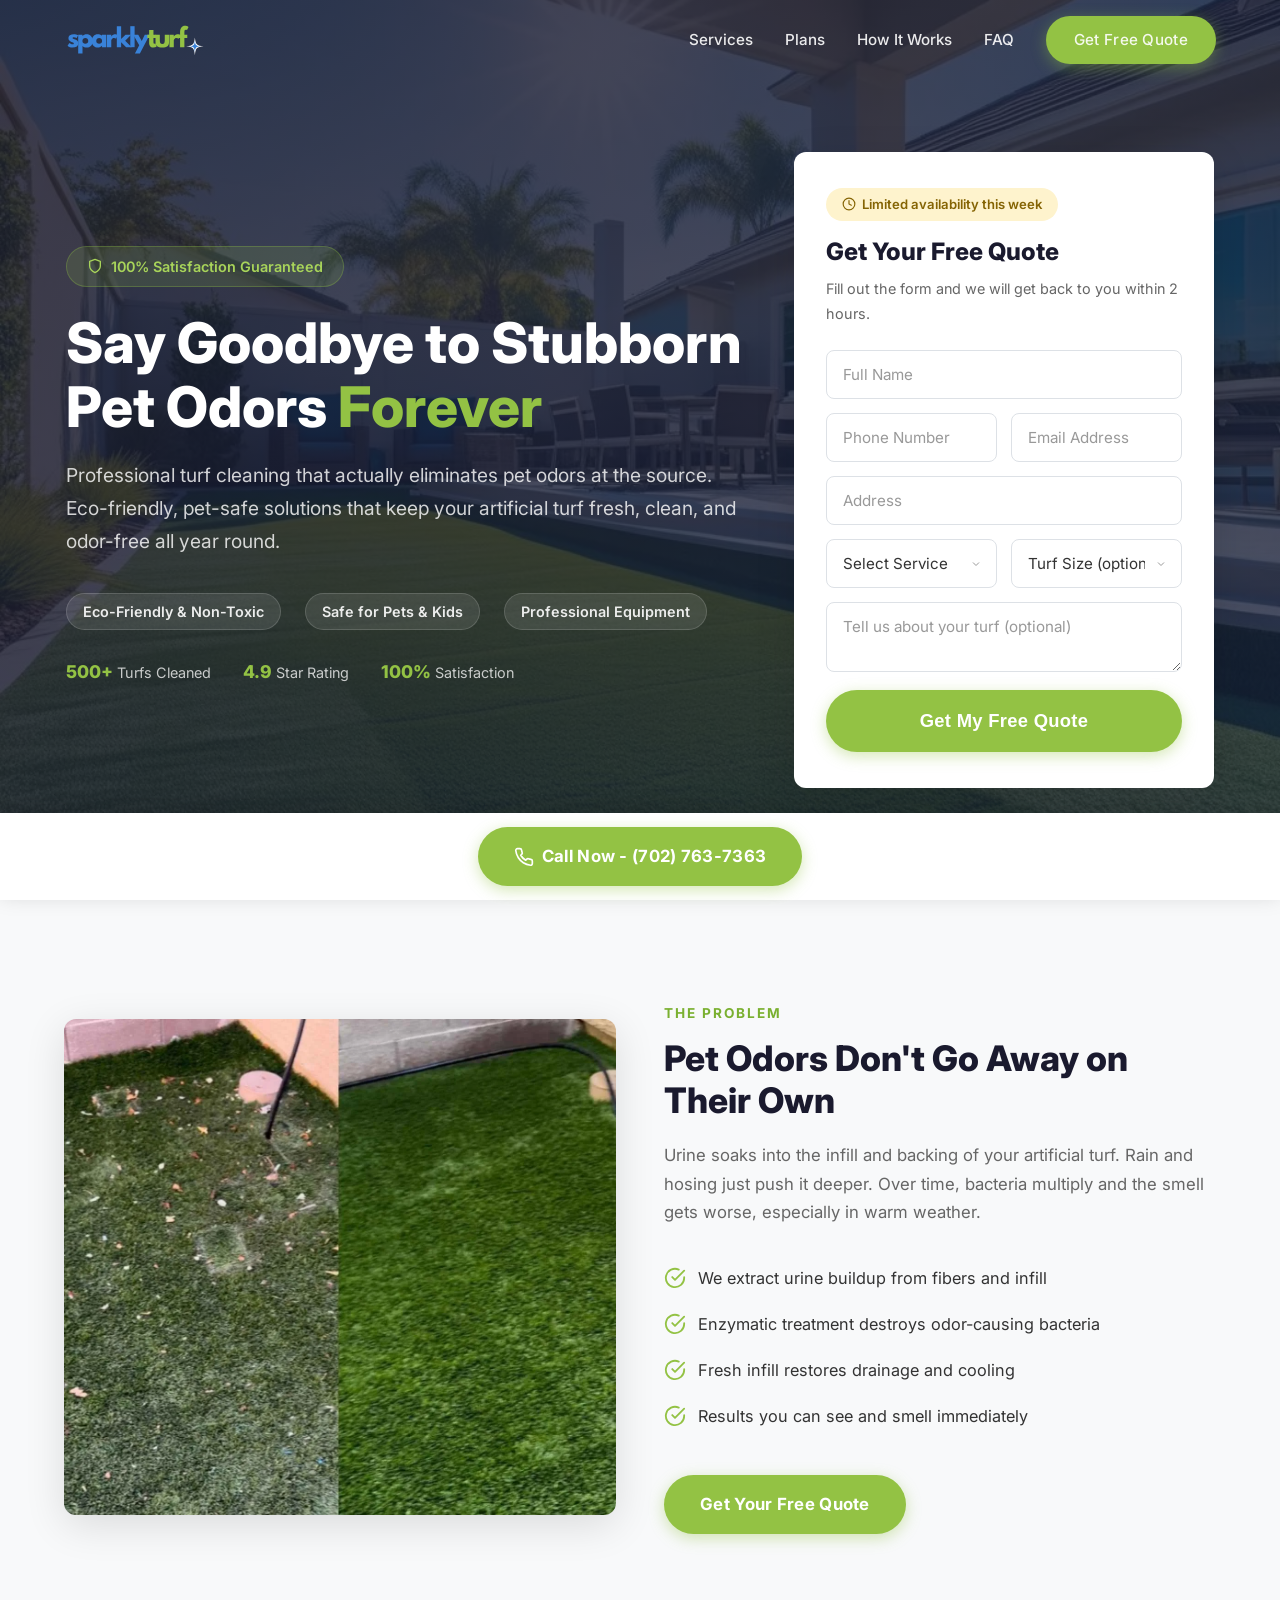
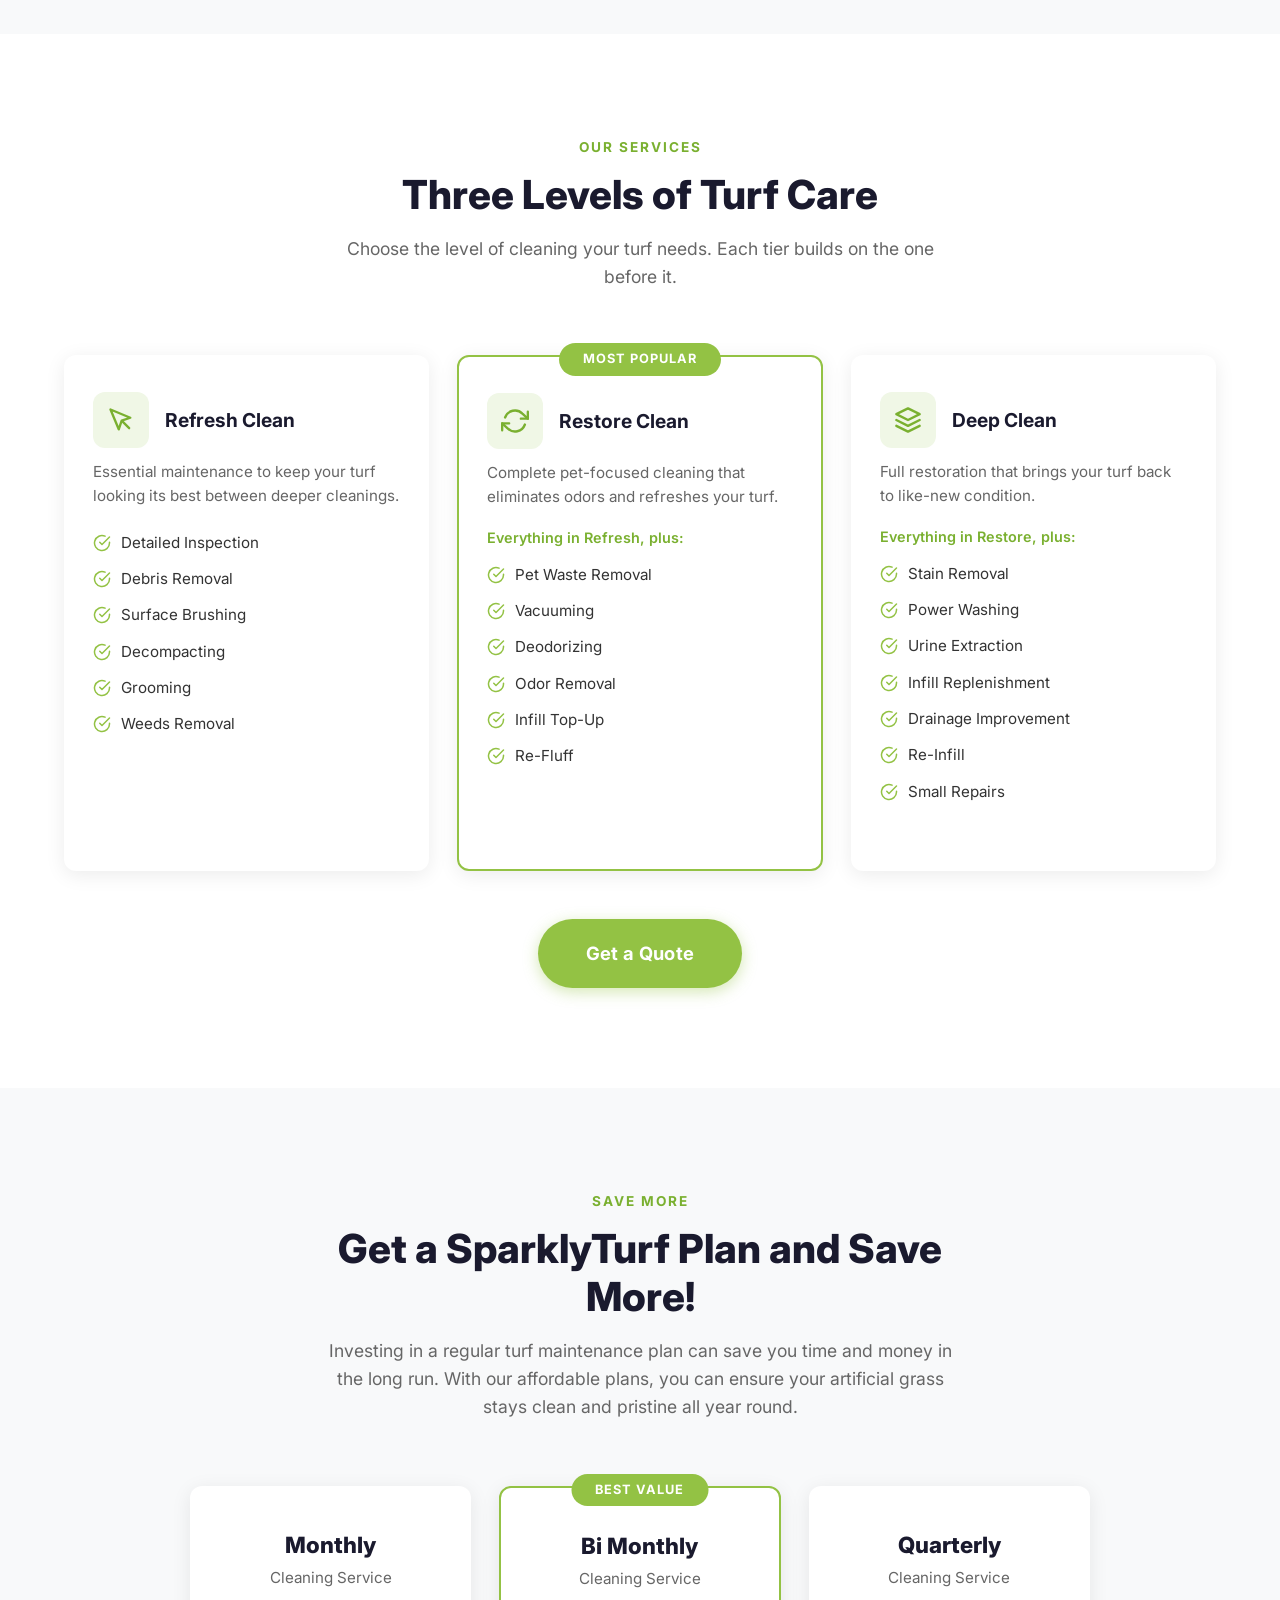
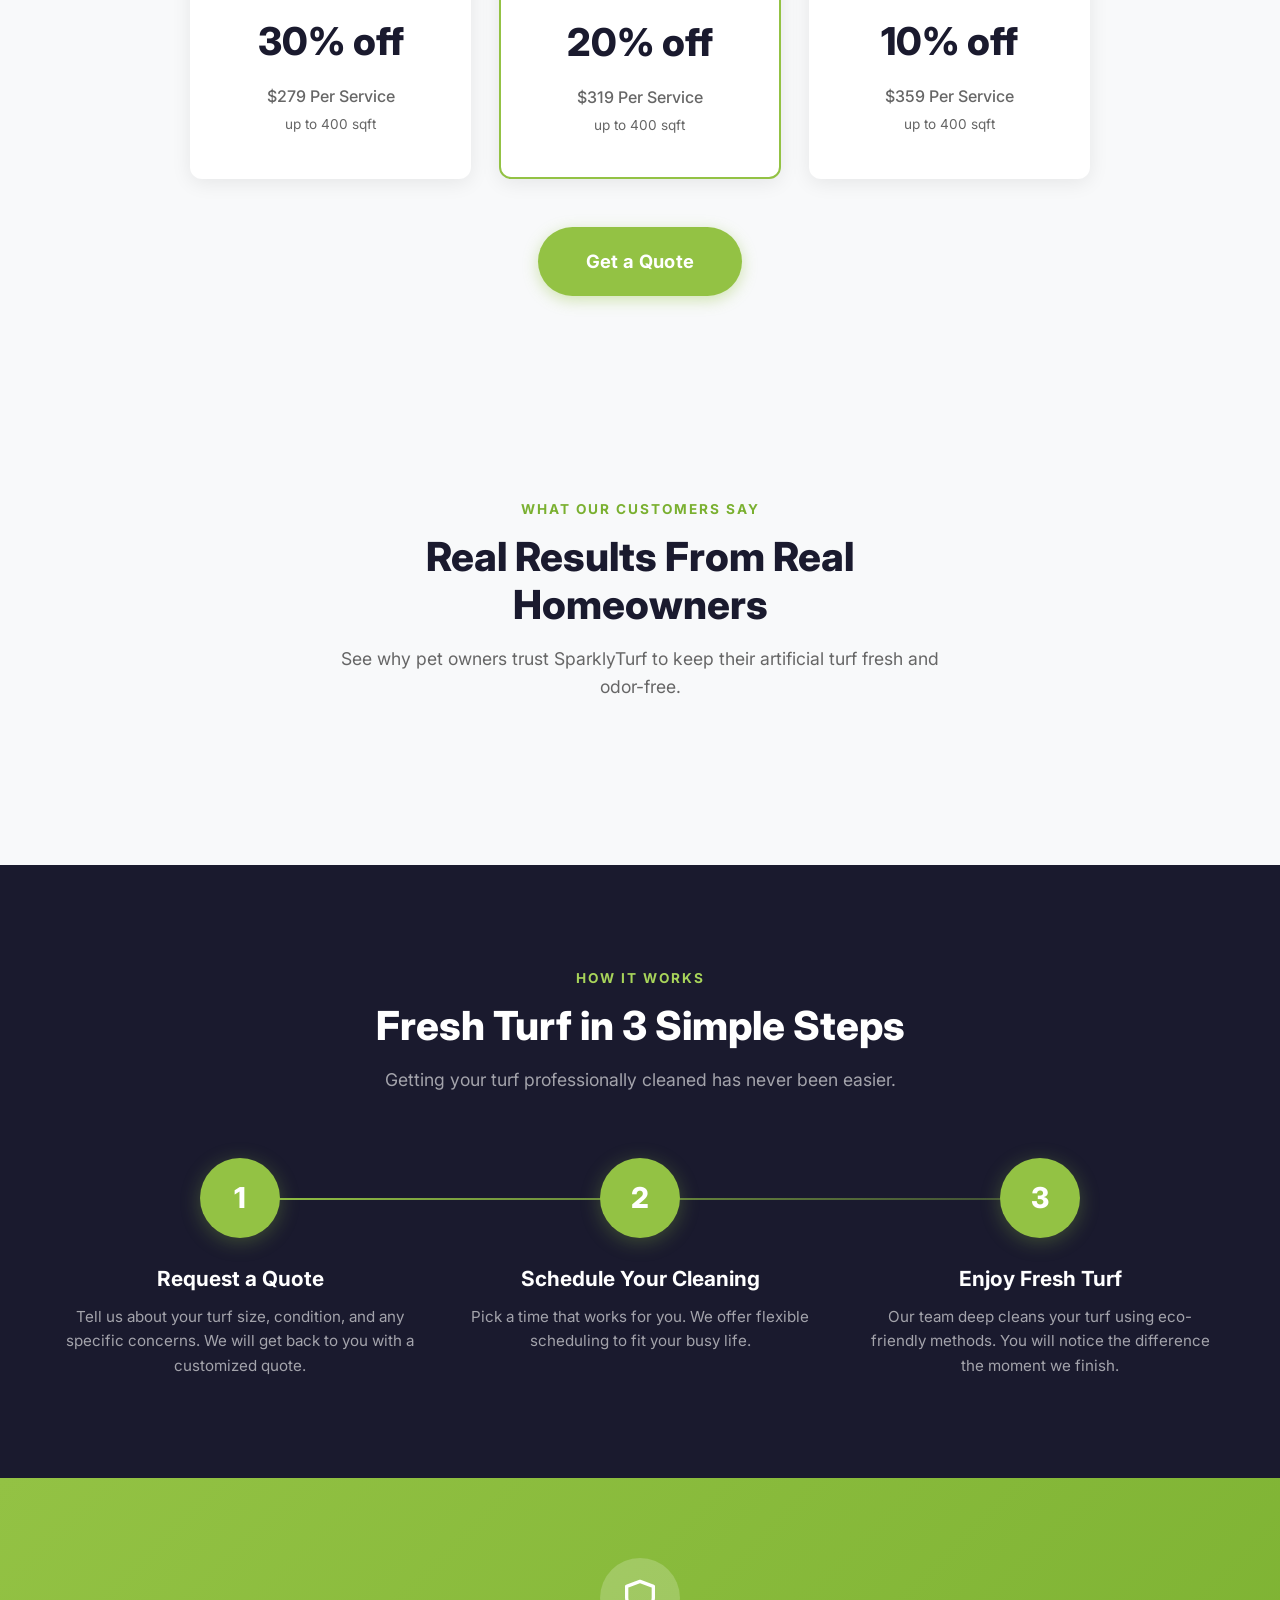
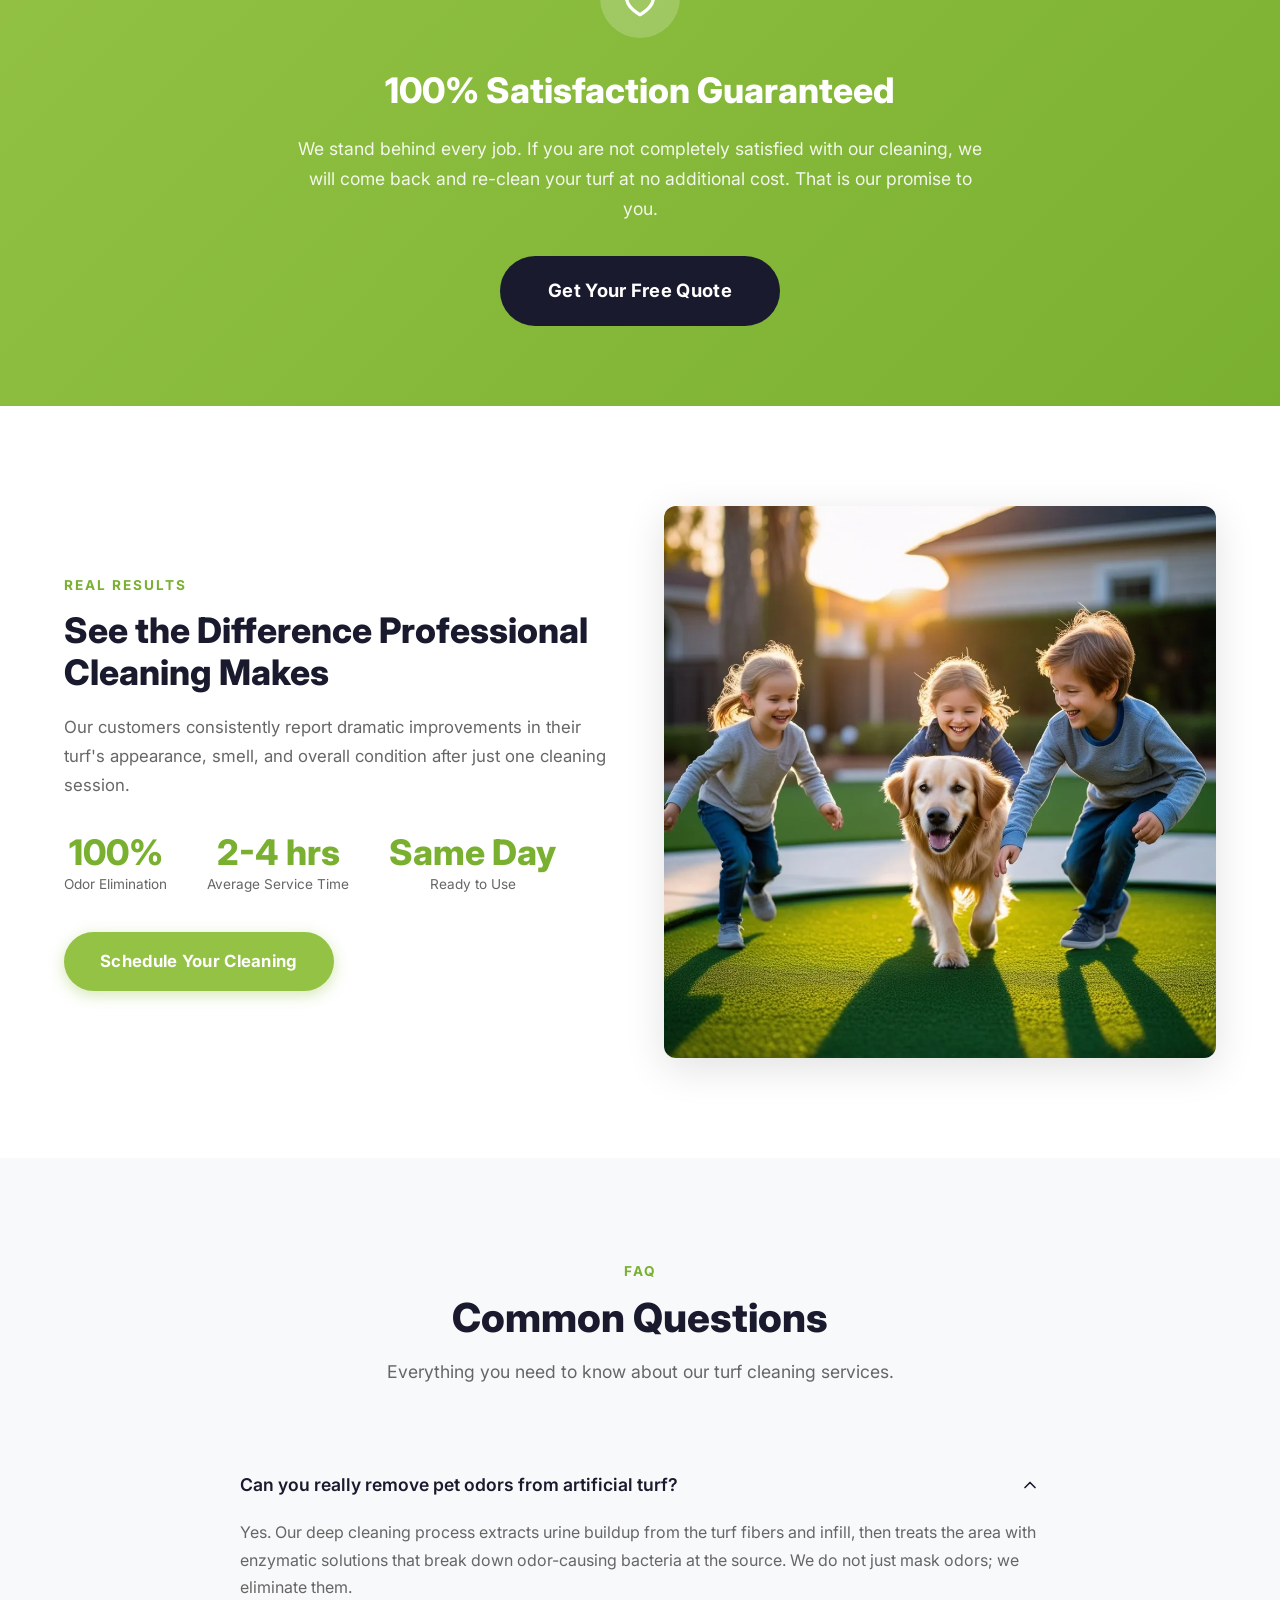
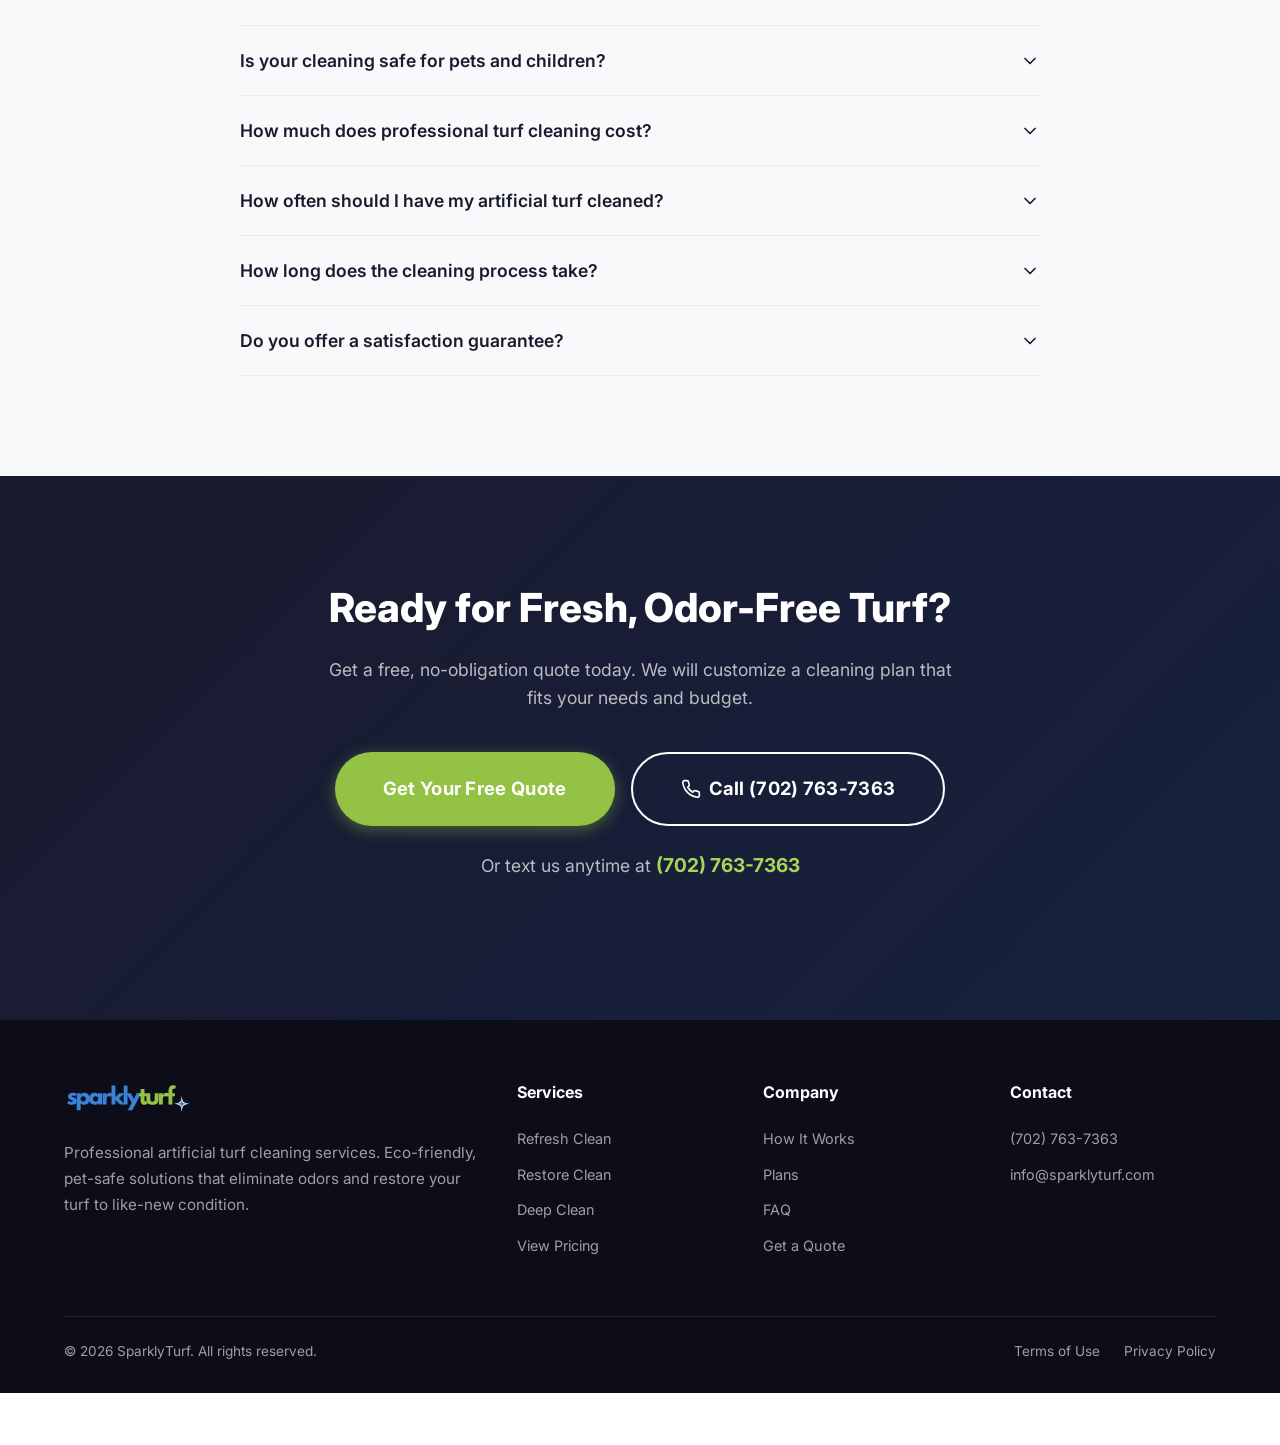
==== commit 2e97fc4e: "Remove phone number from header nav Co-Authored-By: Claude Opus 4.6 <noreply@anthropic.com>" ====
--- a/index.html
+++ b/index.html
@@ -198,10 +198,6 @@
         <a href="#plans">Plans</a>
         <a href="#how-it-works">How It Works</a>
         <a href="#faq">FAQ</a>
-        <a href="tel:7027637363" class="header-phone">
-          <svg xmlns="http://www.w3.org/2000/svg" width="18" height="18" viewBox="0 0 24 24" fill="none" stroke="currentColor" stroke-width="2" stroke-linecap="round" stroke-linejoin="round" aria-hidden="true" focusable="false"><path d="M22 16.92v3a2 2 0 0 1-2.18 2 19.79 19.79 0 0 1-8.63-3.07 19.5 19.5 0 0 1-6-6 19.79 19.79 0 0 1-3.07-8.67A2 2 0 0 1 4.11 2h3a2 2 0 0 1 2 1.72 12.84 12.84 0 0 0 .7 2.81 2 2 0 0 1-.45 2.11L8.09 9.91a16 16 0 0 0 6 6l1.27-1.27a2 2 0 0 1 2.11-.45 12.84 12.84 0 0 0 2.81.7A2 2 0 0 1 22 16.92z"/></svg>
-          (702) 763-7363
-        </a>
         <div class="header-cta">
           <a href="#quote" class="btn btn-primary">Get Free Quote</a>
         </div>
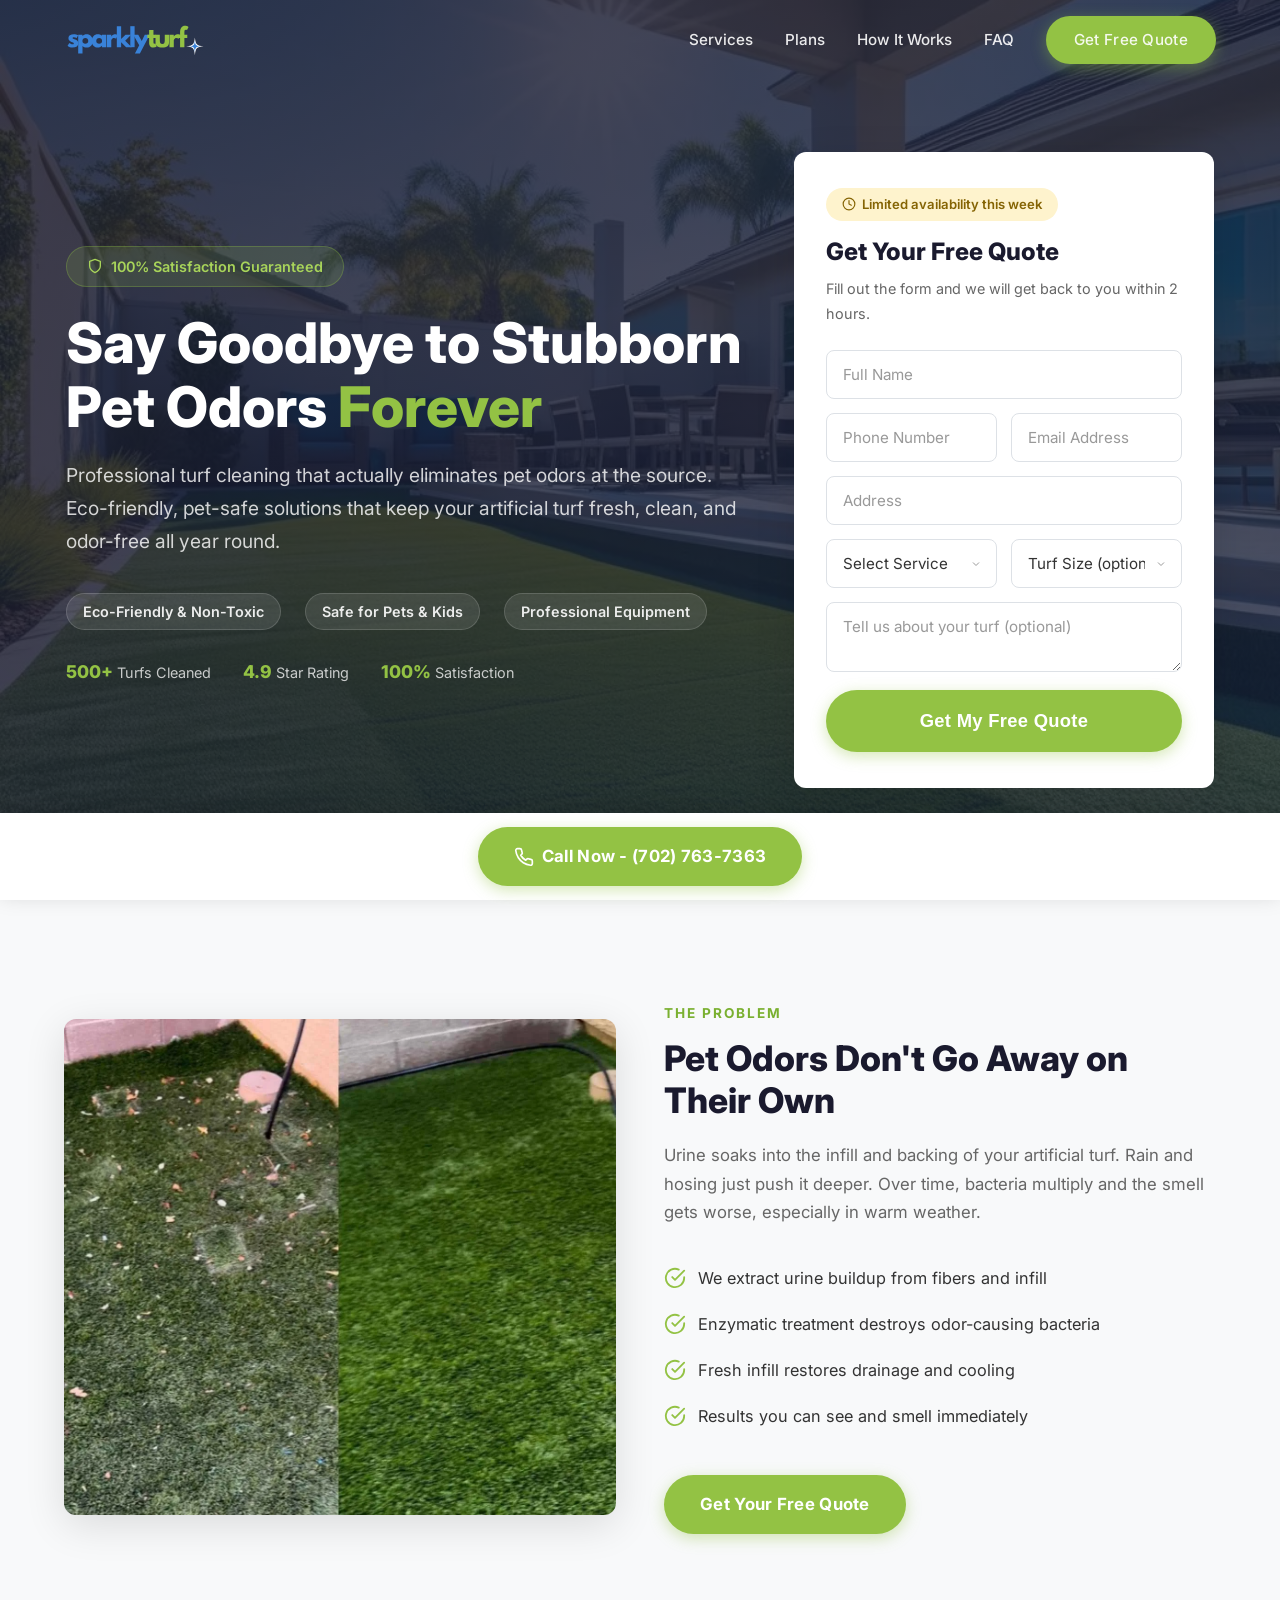
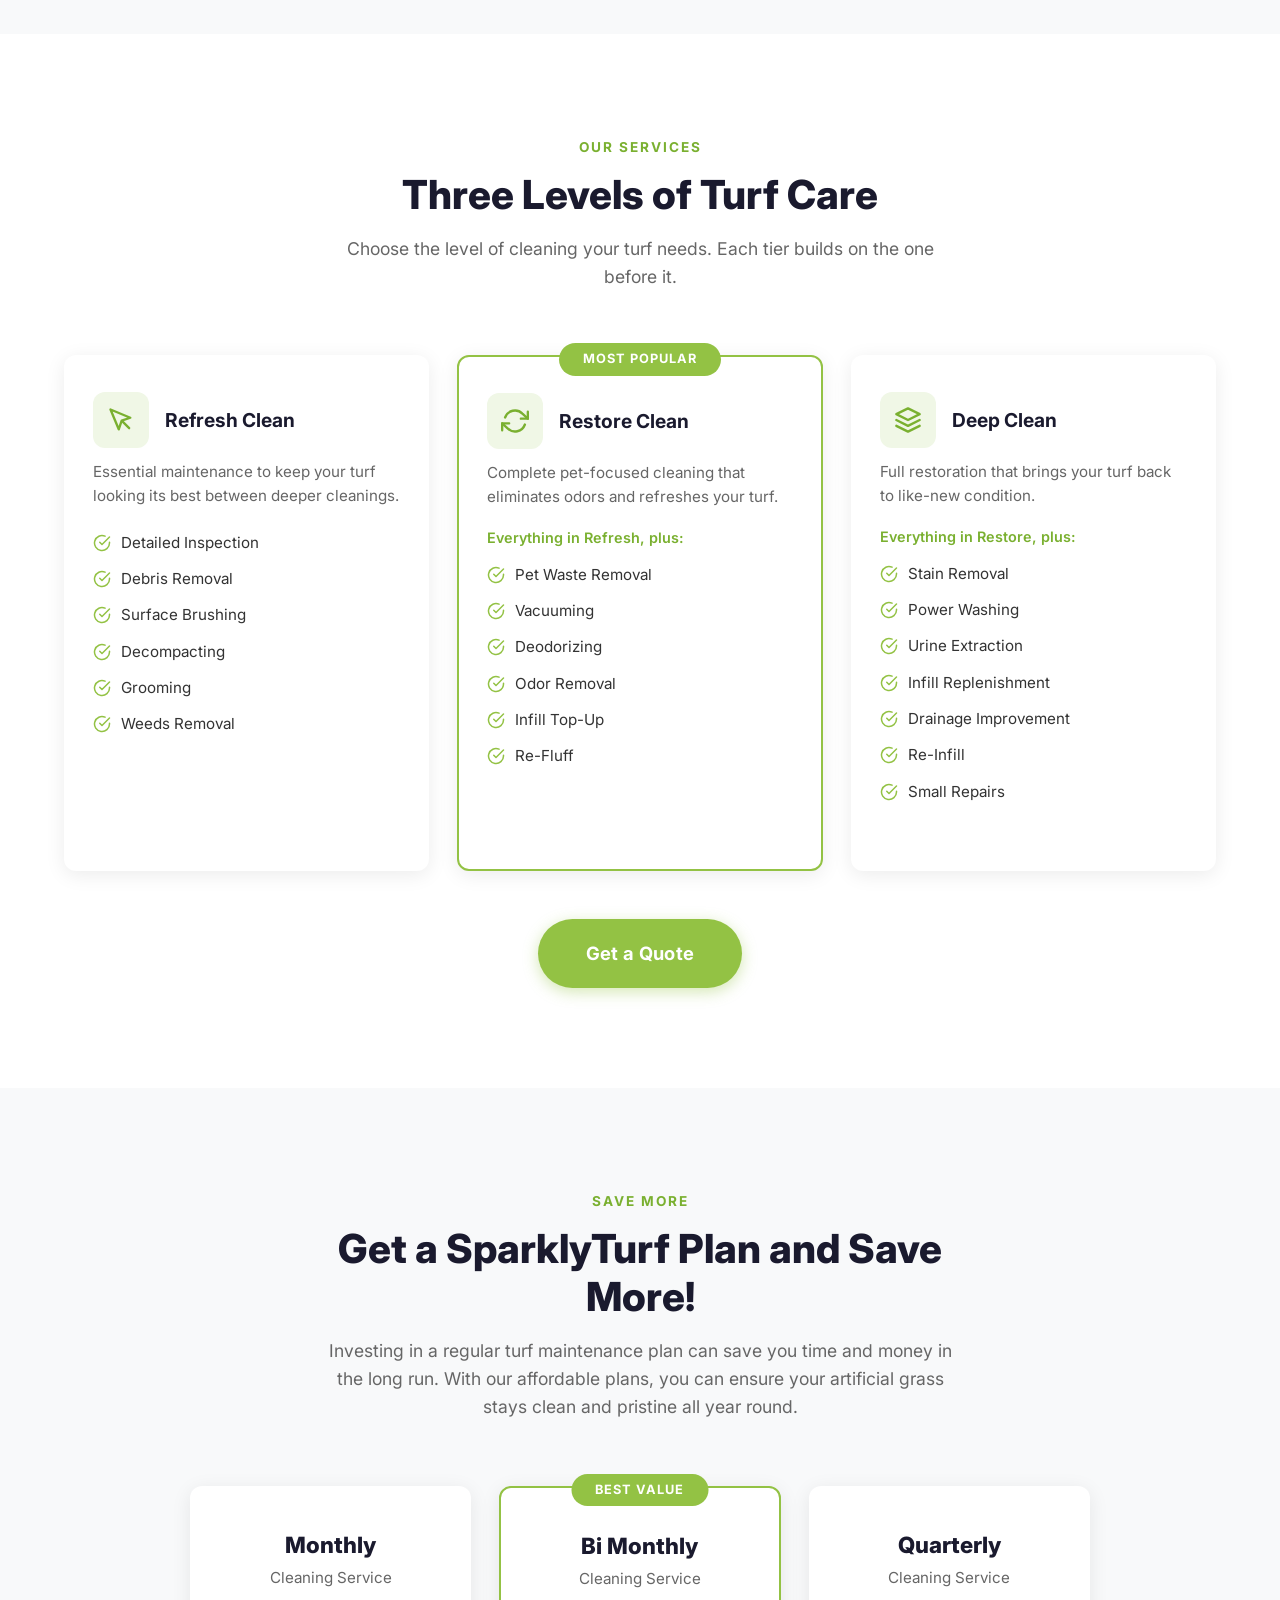
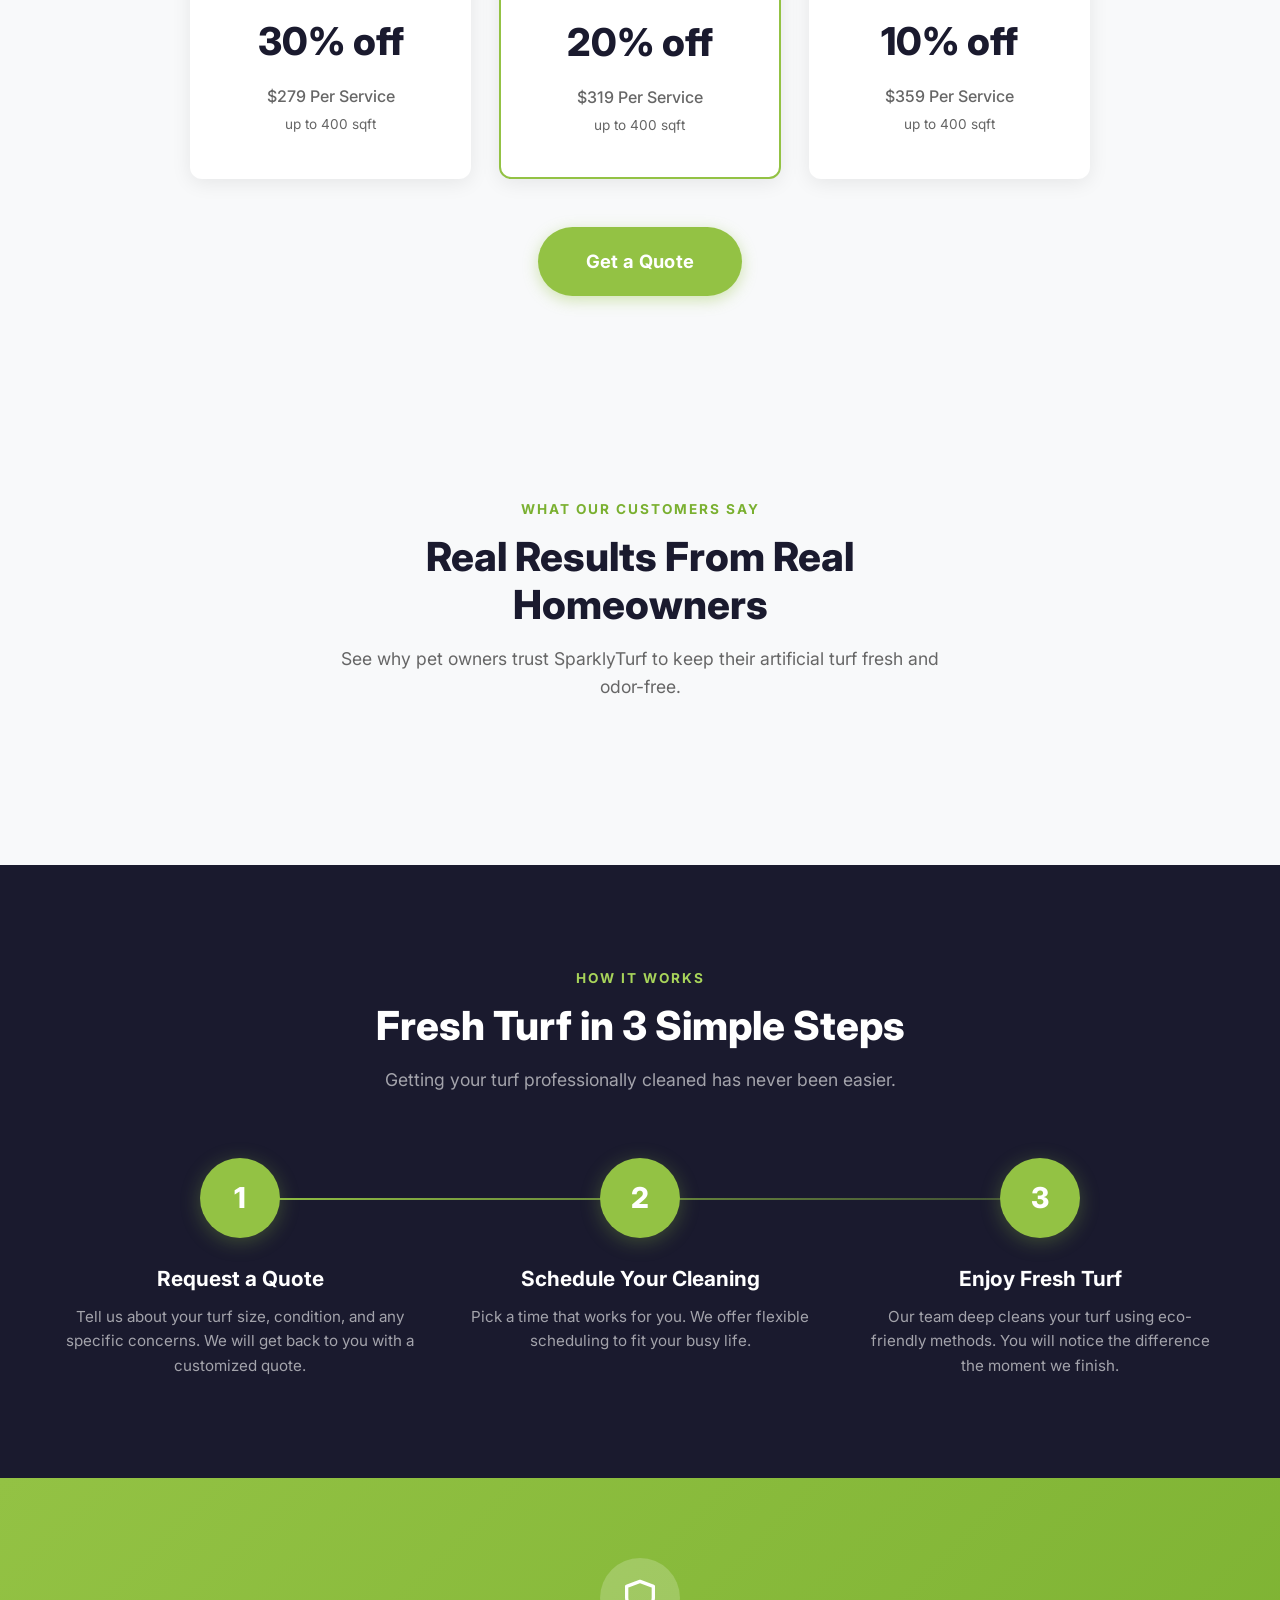
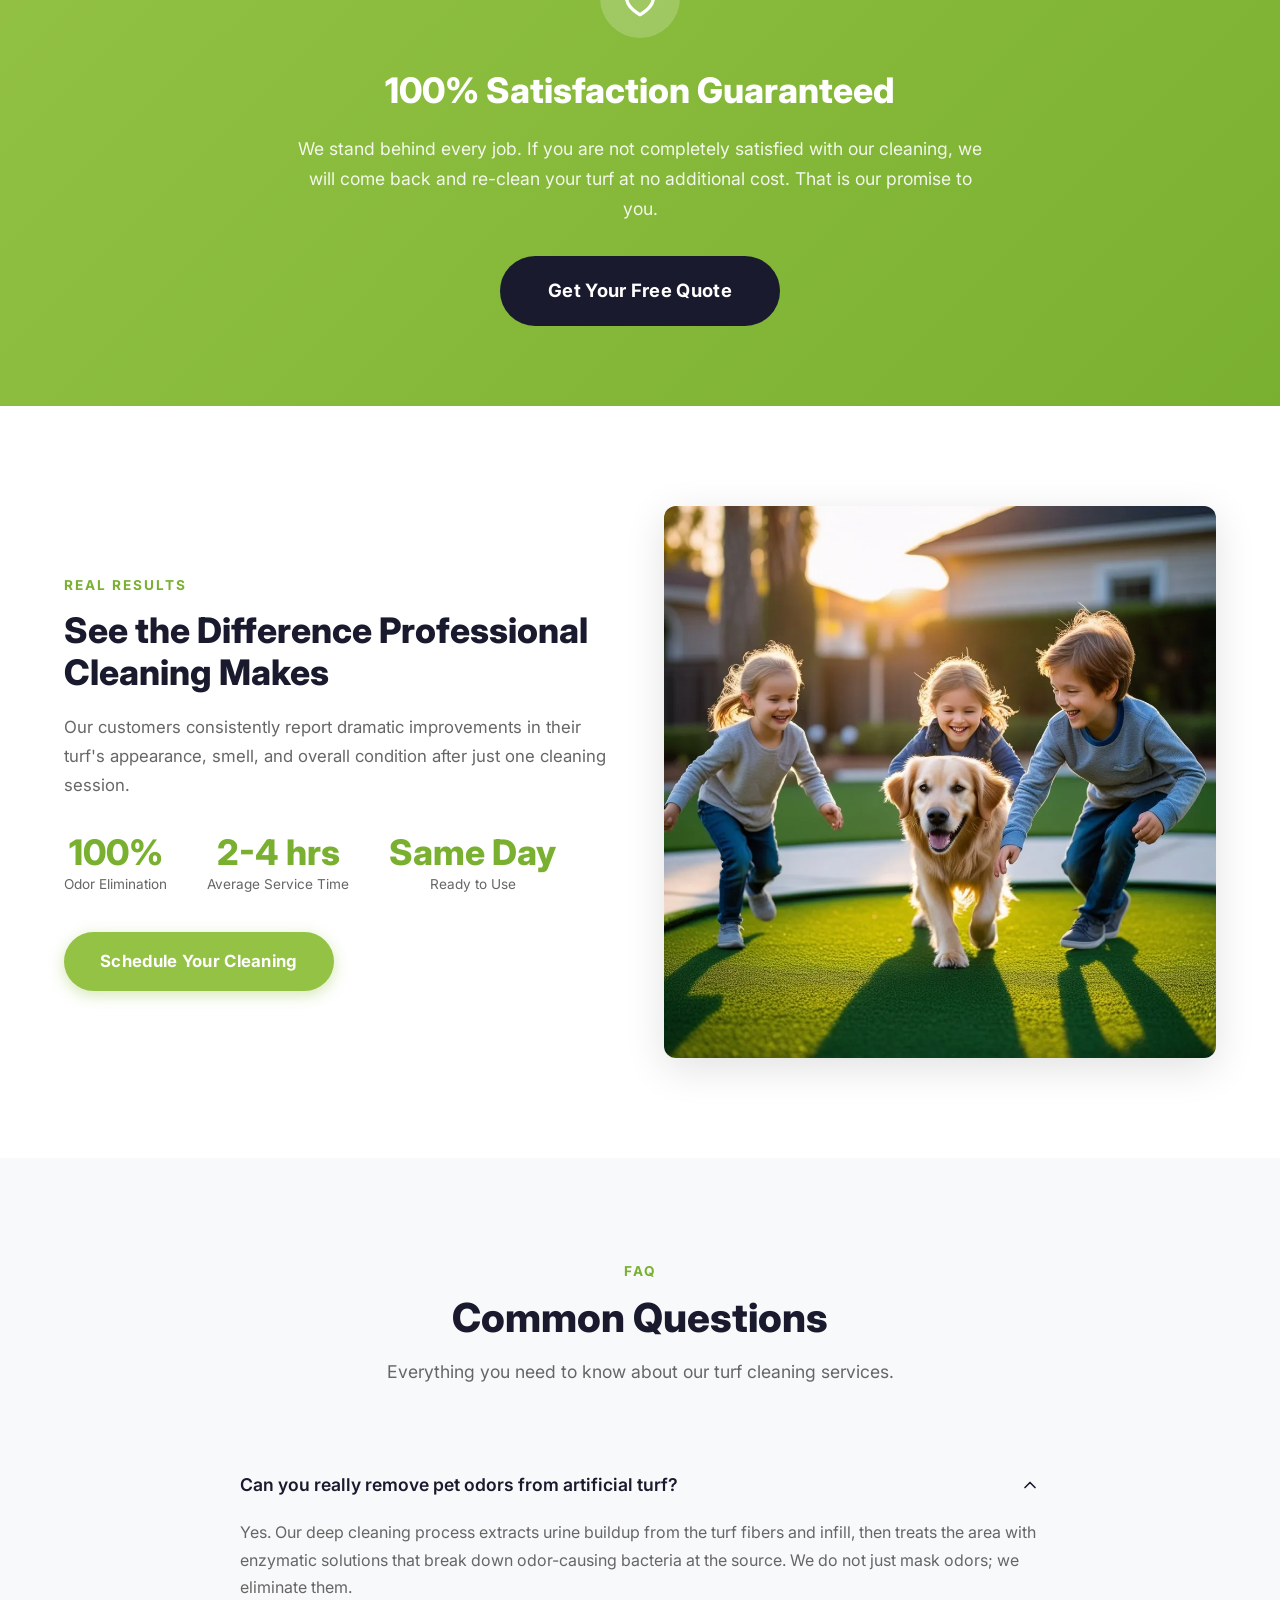
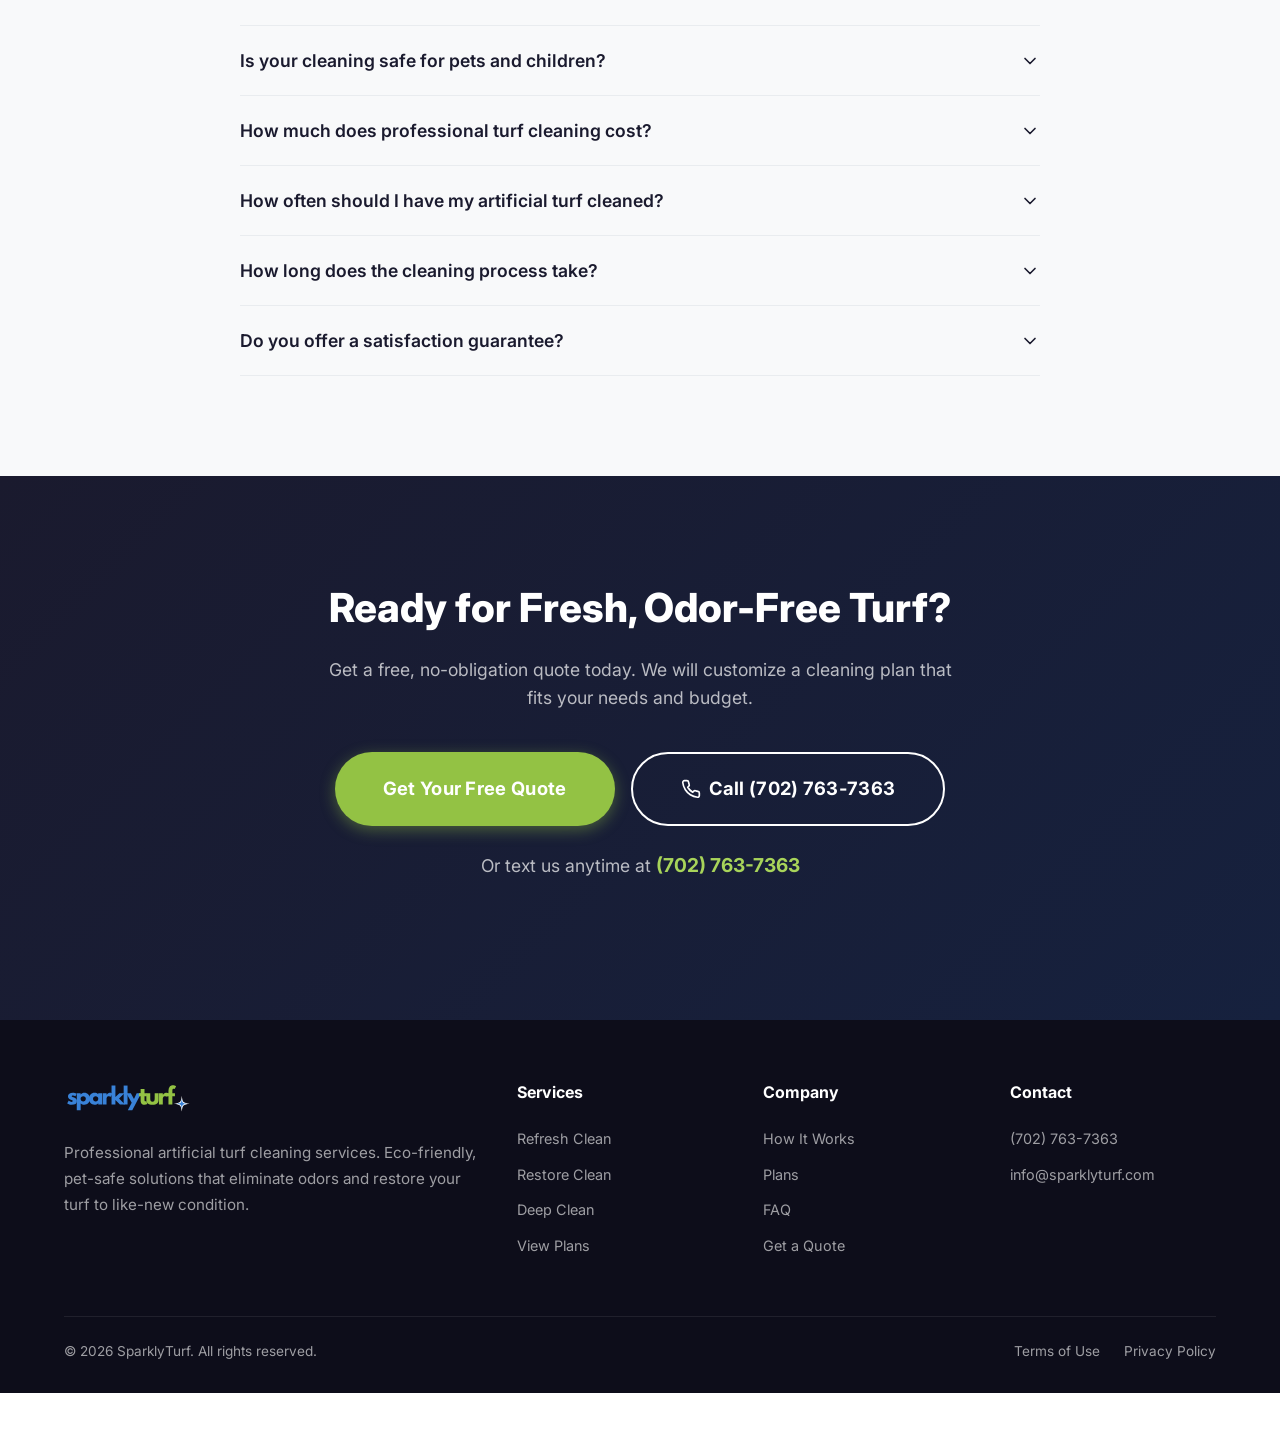
==== commit a892e09a: "Fix audit issues: logos, dead CSS, nav, accessibility - Fix logo on terms.html and privacy.html (tex" ====
--- a/index.html
+++ b/index.html
@@ -209,7 +209,7 @@
   </header>
 
   <!-- Mobile Nav -->
-  <div class="mobile-nav" id="mobileNav">
+  <div class="mobile-nav" id="mobileNav" aria-label="Mobile navigation">
     <button class="mobile-nav-close" id="mobileClose" aria-label="Close menu">&times;</button>
     <a href="#services" onclick="closeMobileNav()">Services</a>
     <a href="#plans" onclick="closeMobileNav()">Plans</a>
@@ -464,7 +464,7 @@
         <h2>Real Results From Real Homeowners</h2>
         <p>See why pet owners trust SparklyTurf to keep their artificial turf fresh and odor-free.</p>
       </div>
-      <script defer async src='https://cdn.trustindex.io/loader.js?b918d9c65ba35848543670395d4'></script>
+      <script defer src='https://cdn.trustindex.io/loader.js?b918d9c65ba35848543670395d4'></script>
     </div>
   </section>
 
@@ -645,7 +645,7 @@
             <li><a href="#services">Refresh Clean</a></li>
             <li><a href="#services">Restore Clean</a></li>
             <li><a href="#services">Deep Clean</a></li>
-            <li><a href="#services">View Pricing</a></li>
+            <li><a href="#plans">View Plans</a></li>
           </ul>
         </div>
         <div class="footer-col">
--- a/css/styles.css
+++ b/css/styles.css
@@ -175,14 +175,6 @@
   color: var(--primary);
 }
 
-.header-phone {
-  display: flex;
-  align-items: center;
-  gap: 8px;
-  font-weight: 700;
-  font-size: 1.05rem;
-}
-
 .header-cta .btn {
   padding: 12px 28px;
   font-size: 0.95rem;
@@ -308,28 +300,6 @@
   margin-top: 16px;
   width: 100%;
   text-align: center;
-}
-
-.hero-trust {
-  display: flex;
-  align-items: center;
-  gap: 32px;
-  flex-wrap: wrap;
-}
-
-.trust-item {
-  display: flex;
-  align-items: center;
-  gap: 10px;
-  color: rgba(255,255,255,0.75);
-  font-size: 0.95rem;
-}
-
-.trust-item svg {
-  width: 20px;
-  height: 20px;
-  color: var(--primary);
-  flex-shrink: 0;
 }
 
 /* Quote Form Card */
@@ -456,45 +426,6 @@
   margin-top: 4px;
 }
 
-.form-disclaimer {
-  text-align: center;
-  font-size: 0.8rem;
-  color: var(--text-light);
-  margin-top: 4px;
-  display: flex;
-  align-items: center;
-  justify-content: center;
-  gap: 6px;
-}
-
-.form-disclaimer svg {
-  flex-shrink: 0;
-  color: var(--primary);
-}
-
-.form-trust-signal {
-  text-align: center;
-  margin-top: 20px;
-  padding: 16px 20px;
-  background: rgba(255,255,255,0.08);
-  border-radius: var(--radius);
-  border: 1px solid rgba(255,255,255,0.12);
-}
-
-.form-trust-quote {
-  font-size: 0.9rem;
-  font-style: italic;
-  color: rgba(255,255,255,0.85);
-  line-height: 1.6;
-  margin-bottom: 6px;
-}
-
-.form-trust-author {
-  font-size: 0.8rem;
-  color: rgba(255,255,255,0.55);
-  font-weight: 600;
-}
-
 /* Testimonials */
 .testimonials {
   background: var(--light-bg);
@@ -907,126 +838,6 @@
   .plans-grid {
     grid-template-columns: 1fr;
   }
-}
-
-/* Pricing */
-.pricing {
-  background: var(--light-bg);
-}
-
-.pricing-grid {
-  display: grid;
-  grid-template-columns: repeat(3, 1fr);
-  gap: 28px;
-}
-
-.pricing-card {
-  background: var(--white);
-  border-radius: var(--radius);
-  padding: 40px 32px;
-  box-shadow: var(--shadow);
-  text-align: center;
-  position: relative;
-  transition: var(--transition);
-  border: 2px solid transparent;
-}
-
-.pricing-card:hover {
-  transform: translateY(-4px);
-  box-shadow: var(--shadow-lg);
-}
-
-.pricing-card.featured {
-  border-color: var(--primary);
-  transform: scale(1.04);
-}
-
-.pricing-card.featured:hover {
-  transform: scale(1.04) translateY(-4px);
-}
-
-.pricing-badge {
-  position: absolute;
-  top: -14px;
-  left: 50%;
-  transform: translateX(-50%);
-  background: var(--primary);
-  color: var(--white);
-  padding: 6px 24px;
-  border-radius: 50px;
-  font-size: 0.8rem;
-  font-weight: 700;
-  text-transform: uppercase;
-  letter-spacing: 1px;
-}
-
-.pricing-card h3 {
-  font-size: 1.3rem;
-  font-weight: 700;
-  color: var(--dark);
-  margin-bottom: 8px;
-}
-
-.pricing-frequency {
-  color: var(--text-light);
-  font-size: 0.9rem;
-  margin-bottom: 24px;
-}
-
-.pricing-amount {
-  font-size: 3rem;
-  font-weight: 800;
-  color: var(--dark);
-  margin-bottom: 4px;
-}
-
-.pricing-amount sup {
-  font-size: 1.5rem;
-  font-weight: 700;
-  top: -12px;
-}
-
-.pricing-per {
-  color: var(--text-light);
-  font-size: 0.9rem;
-  margin-bottom: 8px;
-}
-
-.pricing-discount {
-  display: inline-block;
-  background: var(--light-green-bg);
-  color: var(--primary-dark);
-  padding: 4px 16px;
-  border-radius: 50px;
-  font-size: 0.85rem;
-  font-weight: 600;
-  margin-bottom: 28px;
-}
-
-.pricing-features {
-  text-align: left;
-  margin-bottom: 32px;
-}
-
-.pricing-features li {
-  display: flex;
-  align-items: flex-start;
-  gap: 10px;
-  padding: 8px 0;
-  font-size: 0.95rem;
-  color: var(--text);
-}
-
-.pricing-features li svg {
-  width: 18px;
-  height: 18px;
-  color: var(--primary);
-  flex-shrink: 0;
-  margin-top: 3px;
-}
-
-.pricing-card .btn {
-  width: 100%;
 }
 
 /* How It Works */
@@ -1629,31 +1440,6 @@
   color: var(--text-light);
   font-size: 1rem;
   line-height: 1.6;
-}
-
-/* Social Proof Numbers */
-.social-proof-numbers {
-  display: flex;
-  align-items: center;
-  gap: 24px;
-  flex-wrap: wrap;
-  margin-top: 20px;
-}
-
-.social-proof-item {
-  color: rgba(255,255,255,0.75);
-  font-size: 0.95rem;
-  font-weight: 500;
-}
-
-.social-proof-item strong {
-  color: var(--primary);
-  font-weight: 800;
-}
-
-.social-proof-divider {
-  color: rgba(255,255,255,0.25);
-  font-size: 1.2rem;
 }
 
 /* Urgency Badge */
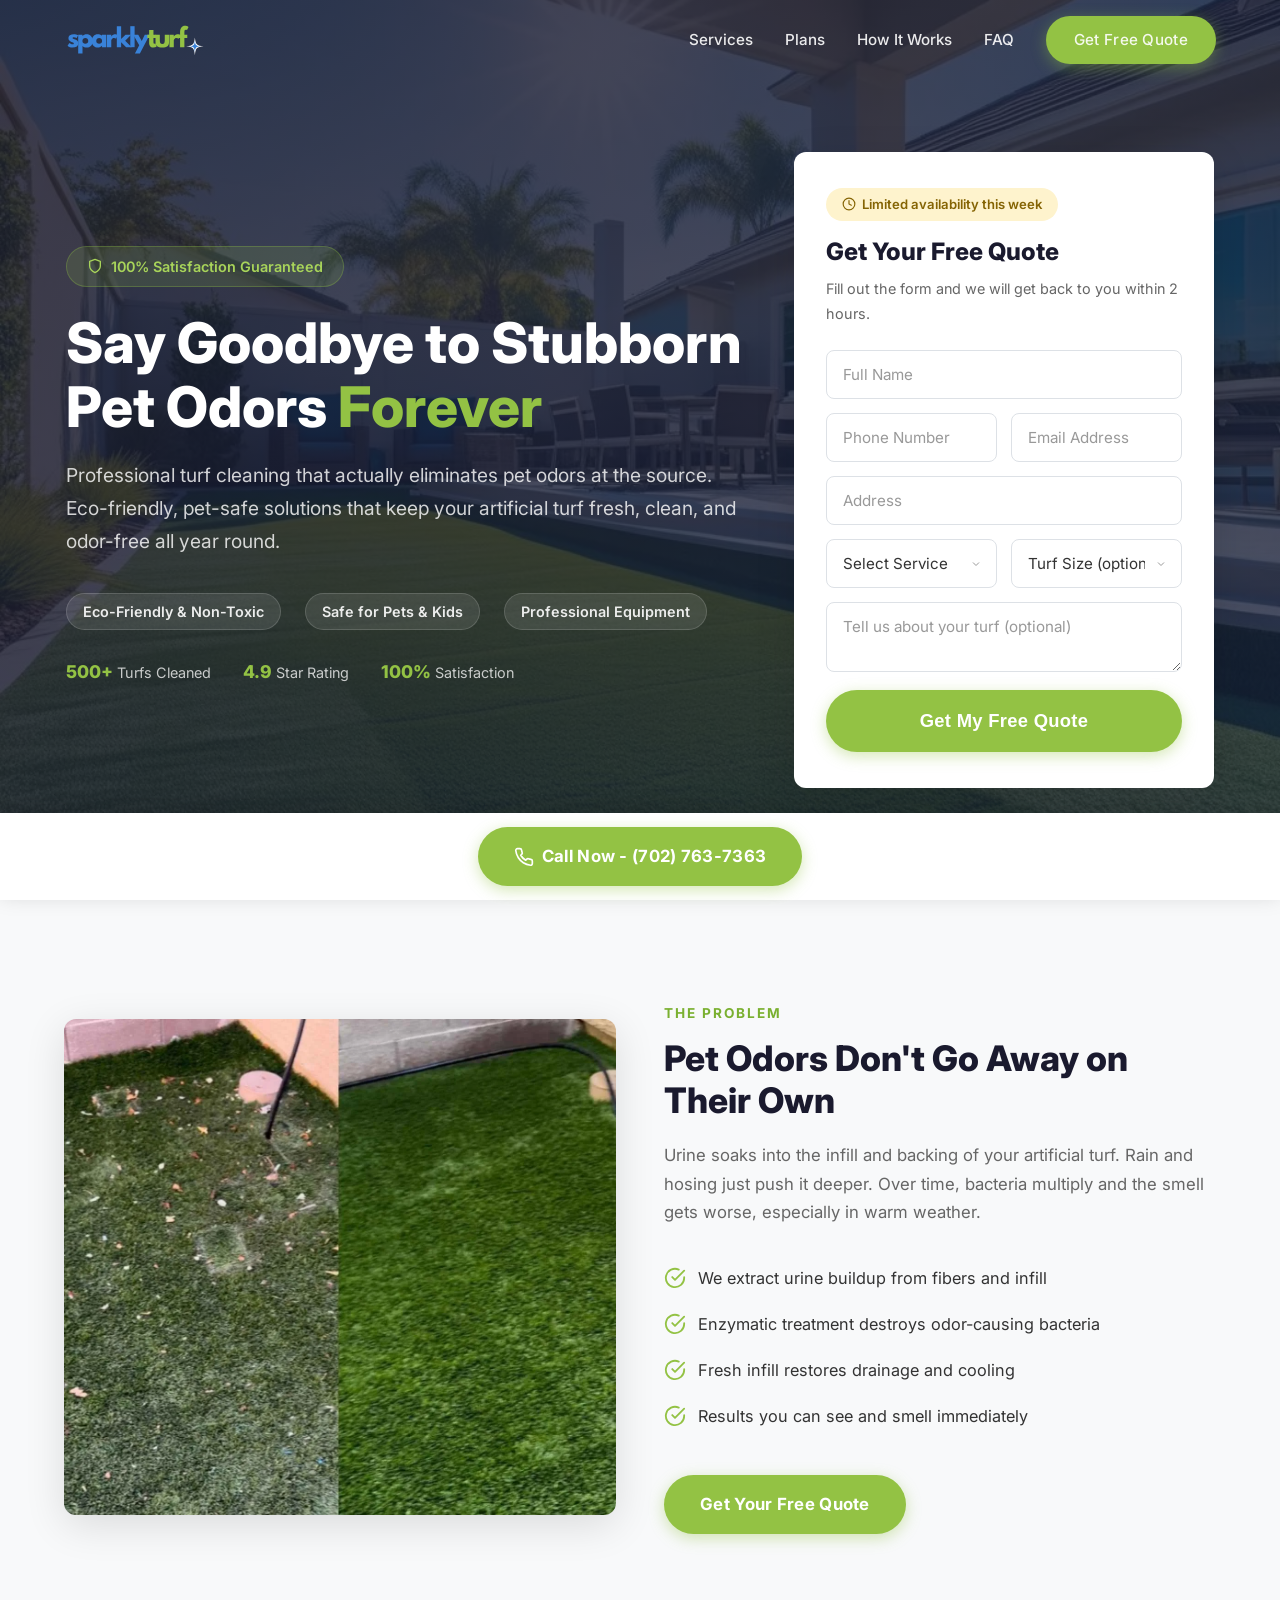
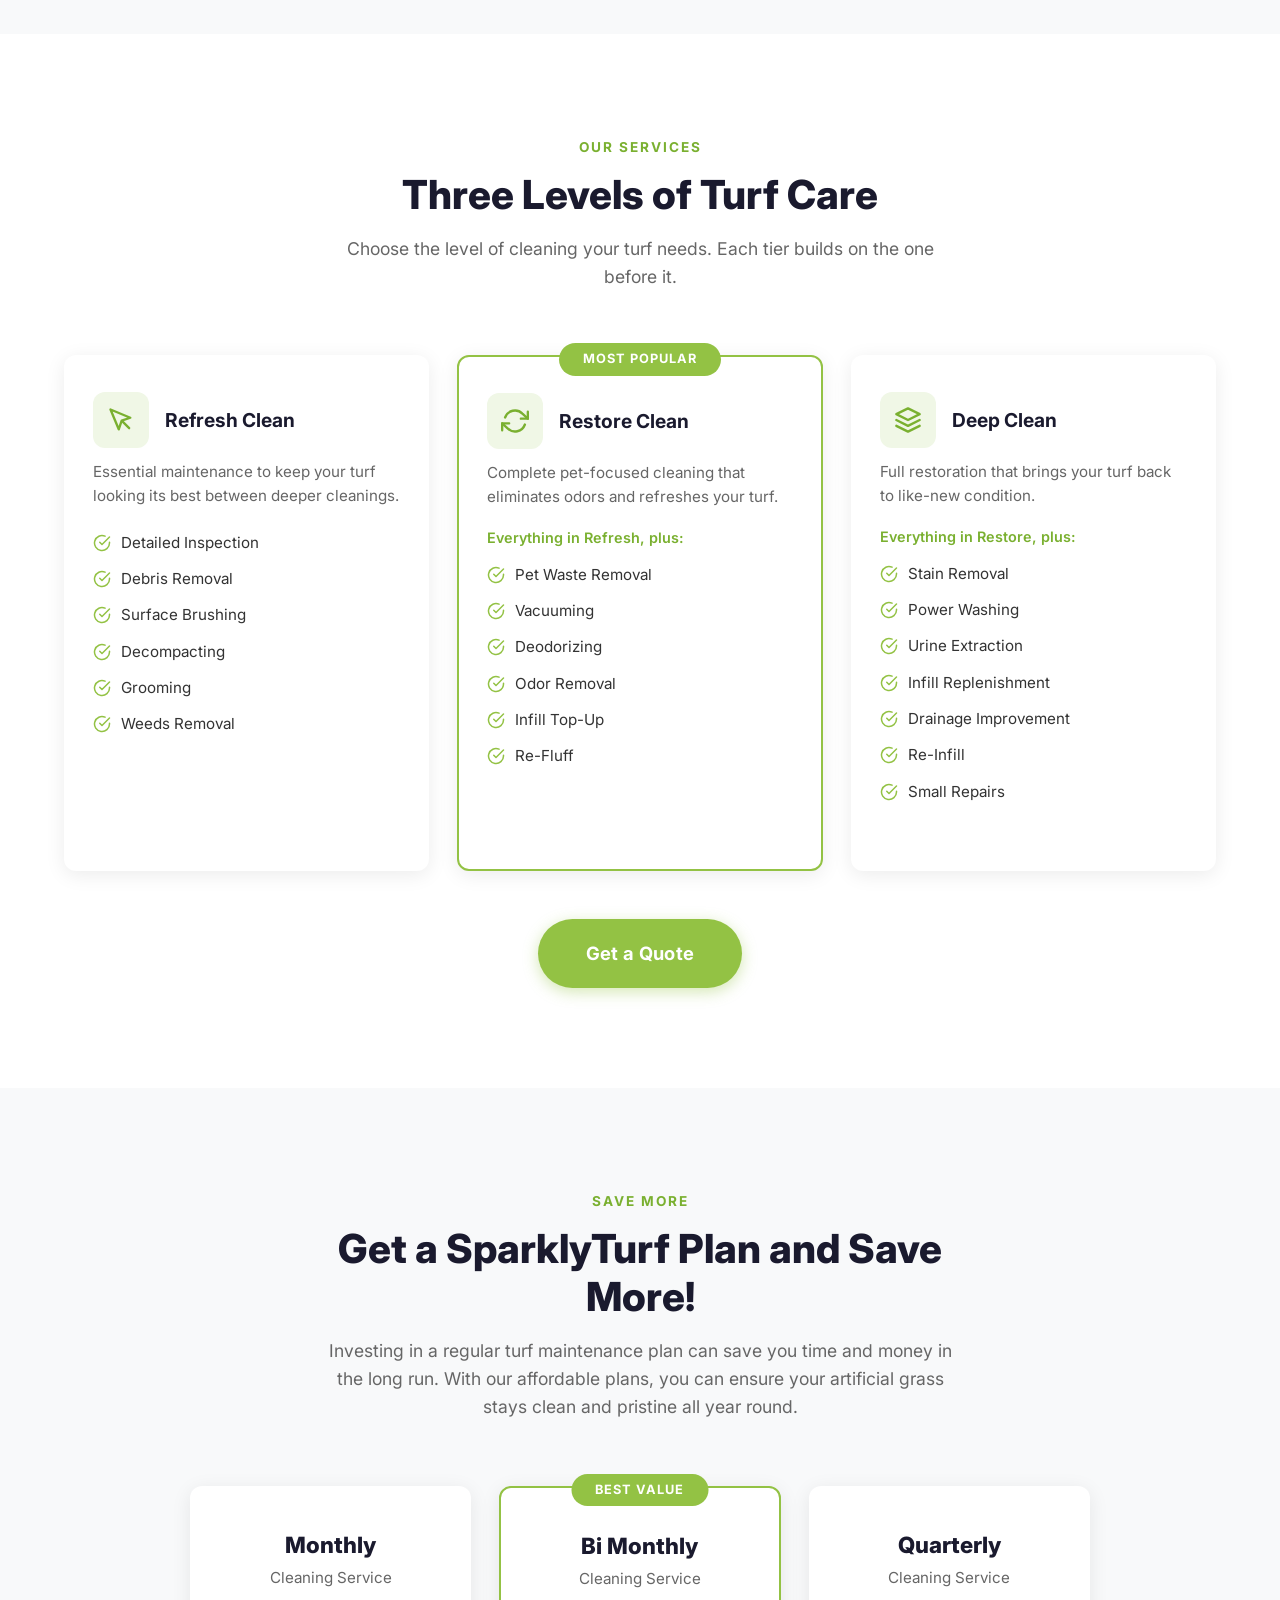
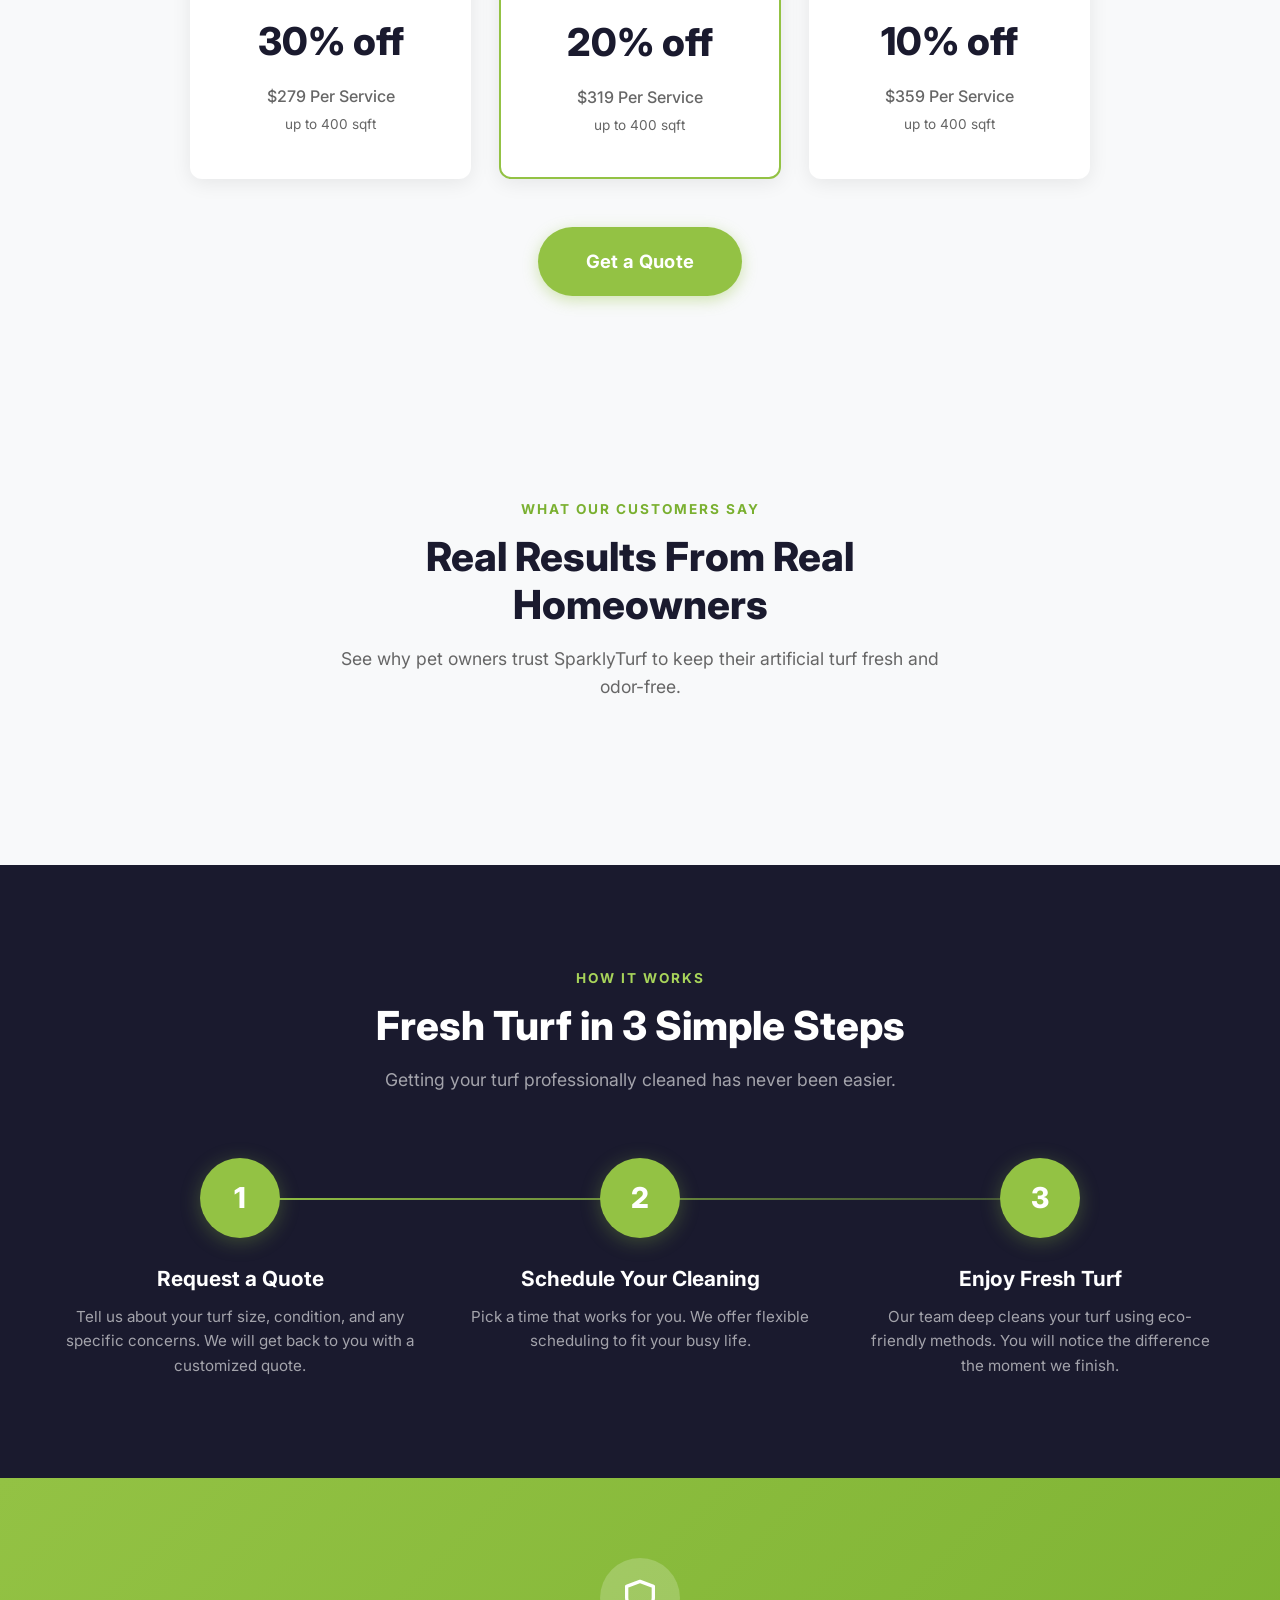
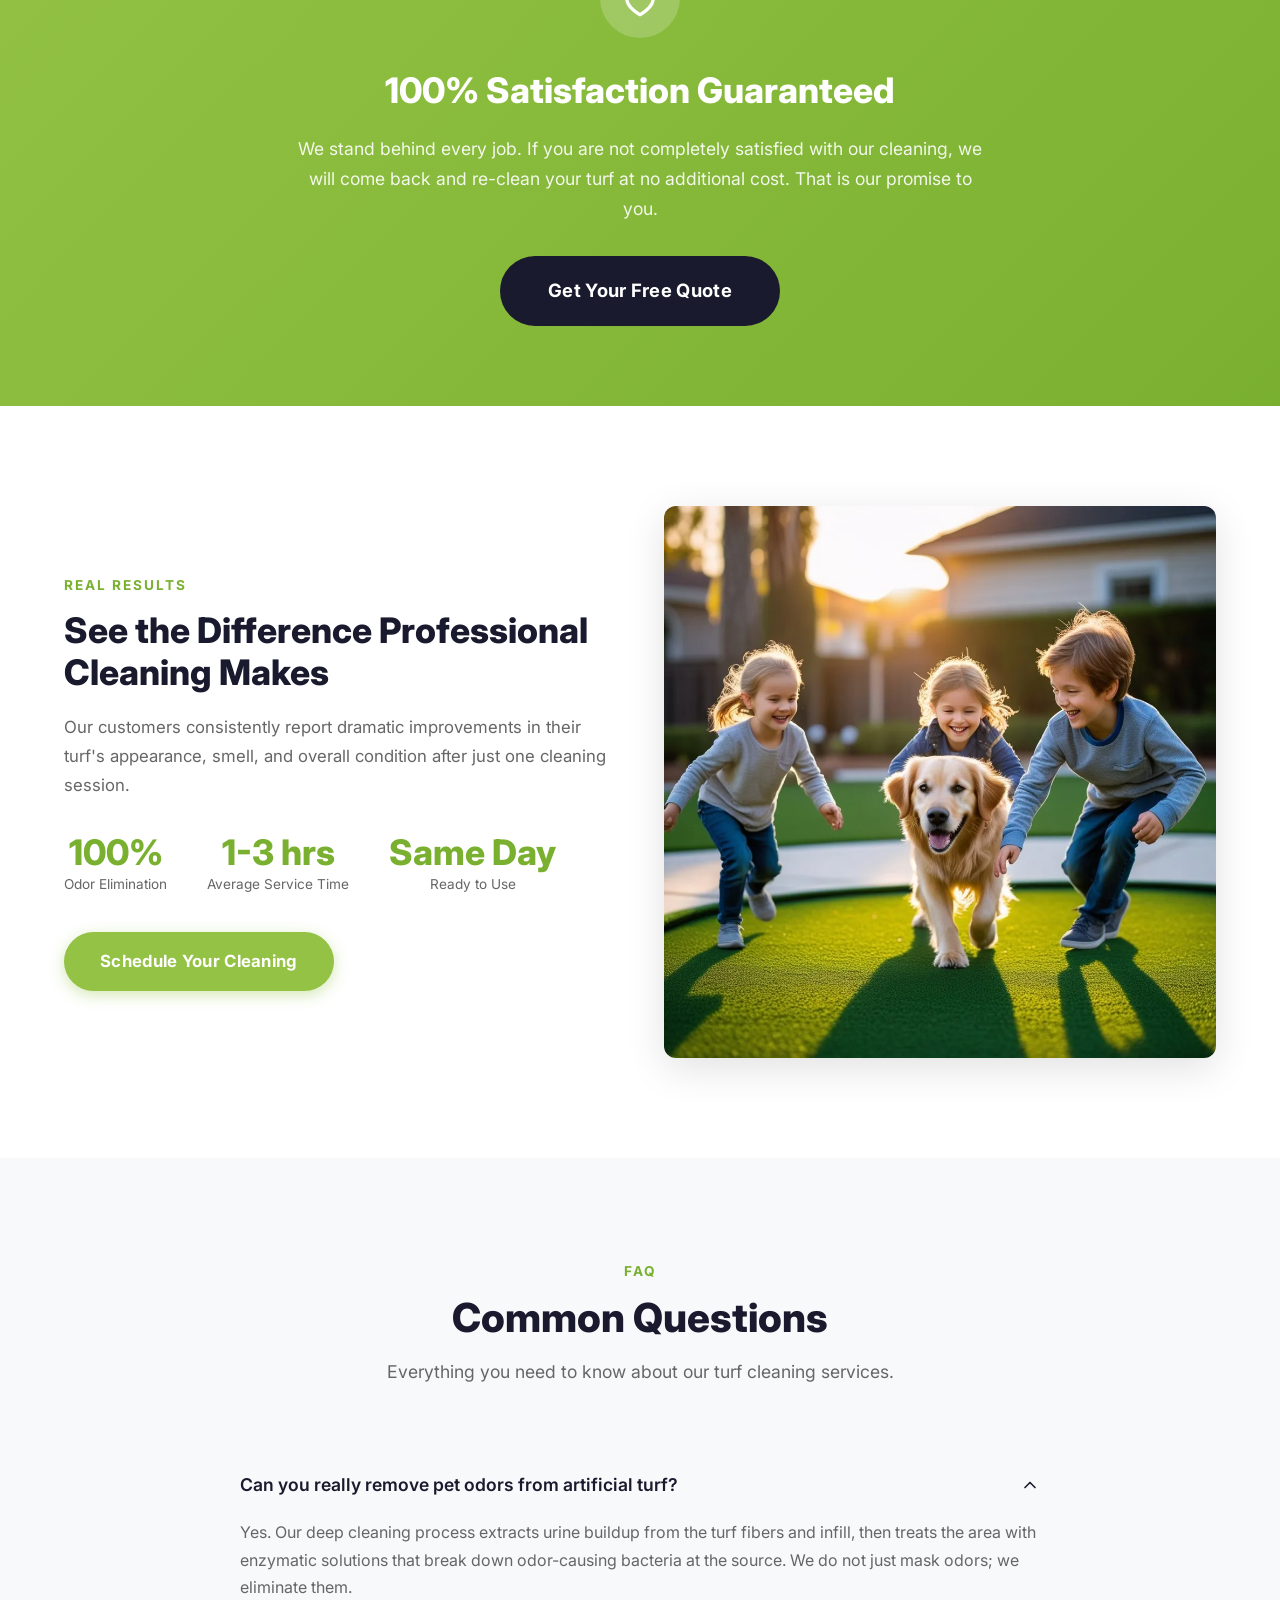
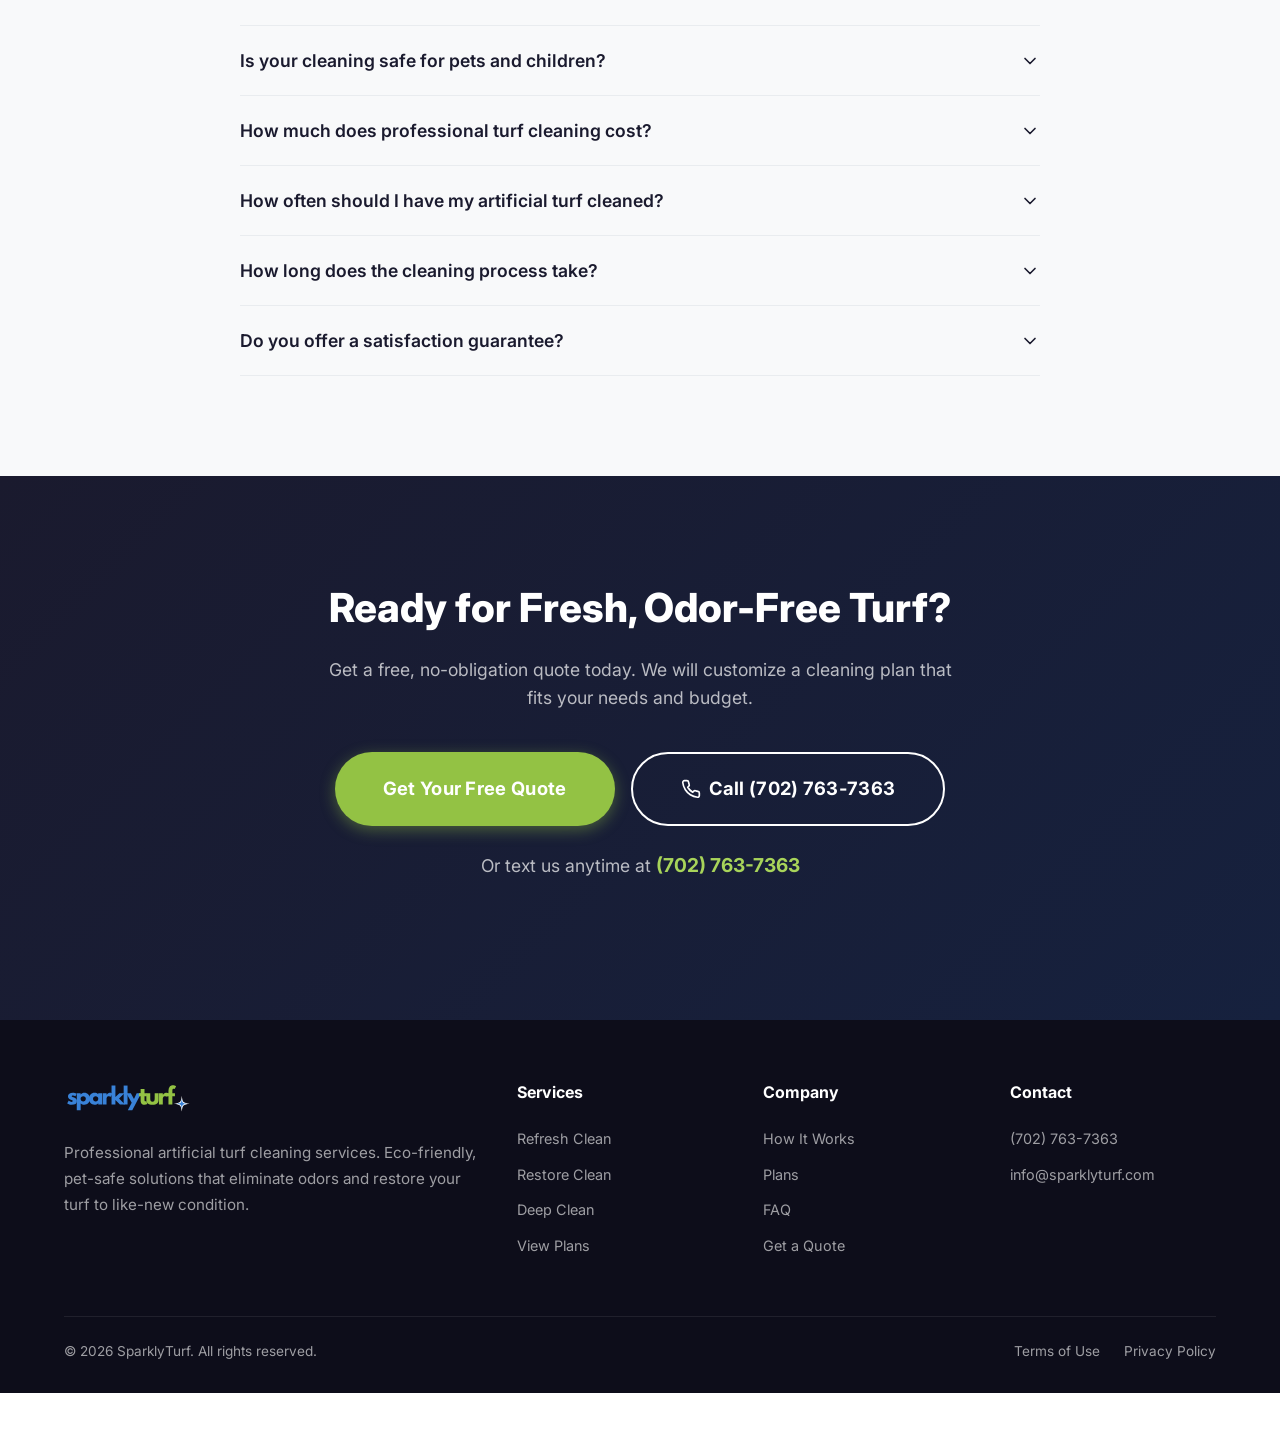
==== commit 7ddf3ead: "Update service time from 2-4 hours to 1-3 hours Co-Authored-By: Claude Opus 4.6 <noreply@anthropic.c" ====
--- a/index.html
+++ b/index.html
@@ -171,7 +171,7 @@
         "name": "How long does the cleaning process take?",
         "acceptedAnswer": {
           "@type": "Answer",
-          "text": "Most residential jobs take 2 to 4 hours depending on turf size and condition. Your turf is ready to use immediately after we finish."
+          "text": "Most residential jobs take 1 to 3 hours depending on turf size and condition. Your turf is ready to use immediately after we finish."
         }
       },
       {
@@ -241,7 +241,6 @@
             <div class="hero-stat"><strong>4.9</strong> Star Rating</div>
             <div class="hero-stat"><strong>100%</strong> Satisfaction</div>
           </div>
-          <a href="#quote" class="btn btn-primary btn-lg mobile-hero-cta">Get My Free Quote</a>
         </div>
         <div class="hero-form-wrapper">
           <div class="quote-form-card" id="quoteFormCard">
@@ -524,7 +523,7 @@
               <div class="stat-label">Odor Elimination</div>
             </div>
             <div class="stat-item">
-              <div class="stat-number">2-4 hrs</div>
+              <div class="stat-number">1-3 hrs</div>
               <div class="stat-label">Average Service Time</div>
             </div>
             <div class="stat-item">
@@ -595,7 +594,7 @@
             <svg xmlns="http://www.w3.org/2000/svg" width="20" height="20" viewBox="0 0 24 24" fill="none" stroke="currentColor" stroke-width="2" stroke-linecap="round" stroke-linejoin="round" aria-hidden="true" focusable="false"><polyline points="6 9 12 15 18 9"/></svg>
           </button>
           <div class="faq-answer">
-            <div class="faq-answer-inner">Most residential jobs take 2 to 4 hours depending on turf size and condition. Your turf is ready to use immediately after we finish. No drying time required.</div>
+            <div class="faq-answer-inner">Most residential jobs take 1 to 3 hours depending on turf size and condition. Your turf is ready to use immediately after we finish. No drying time required.</div>
           </div>
         </div>
         <div class="faq-item">
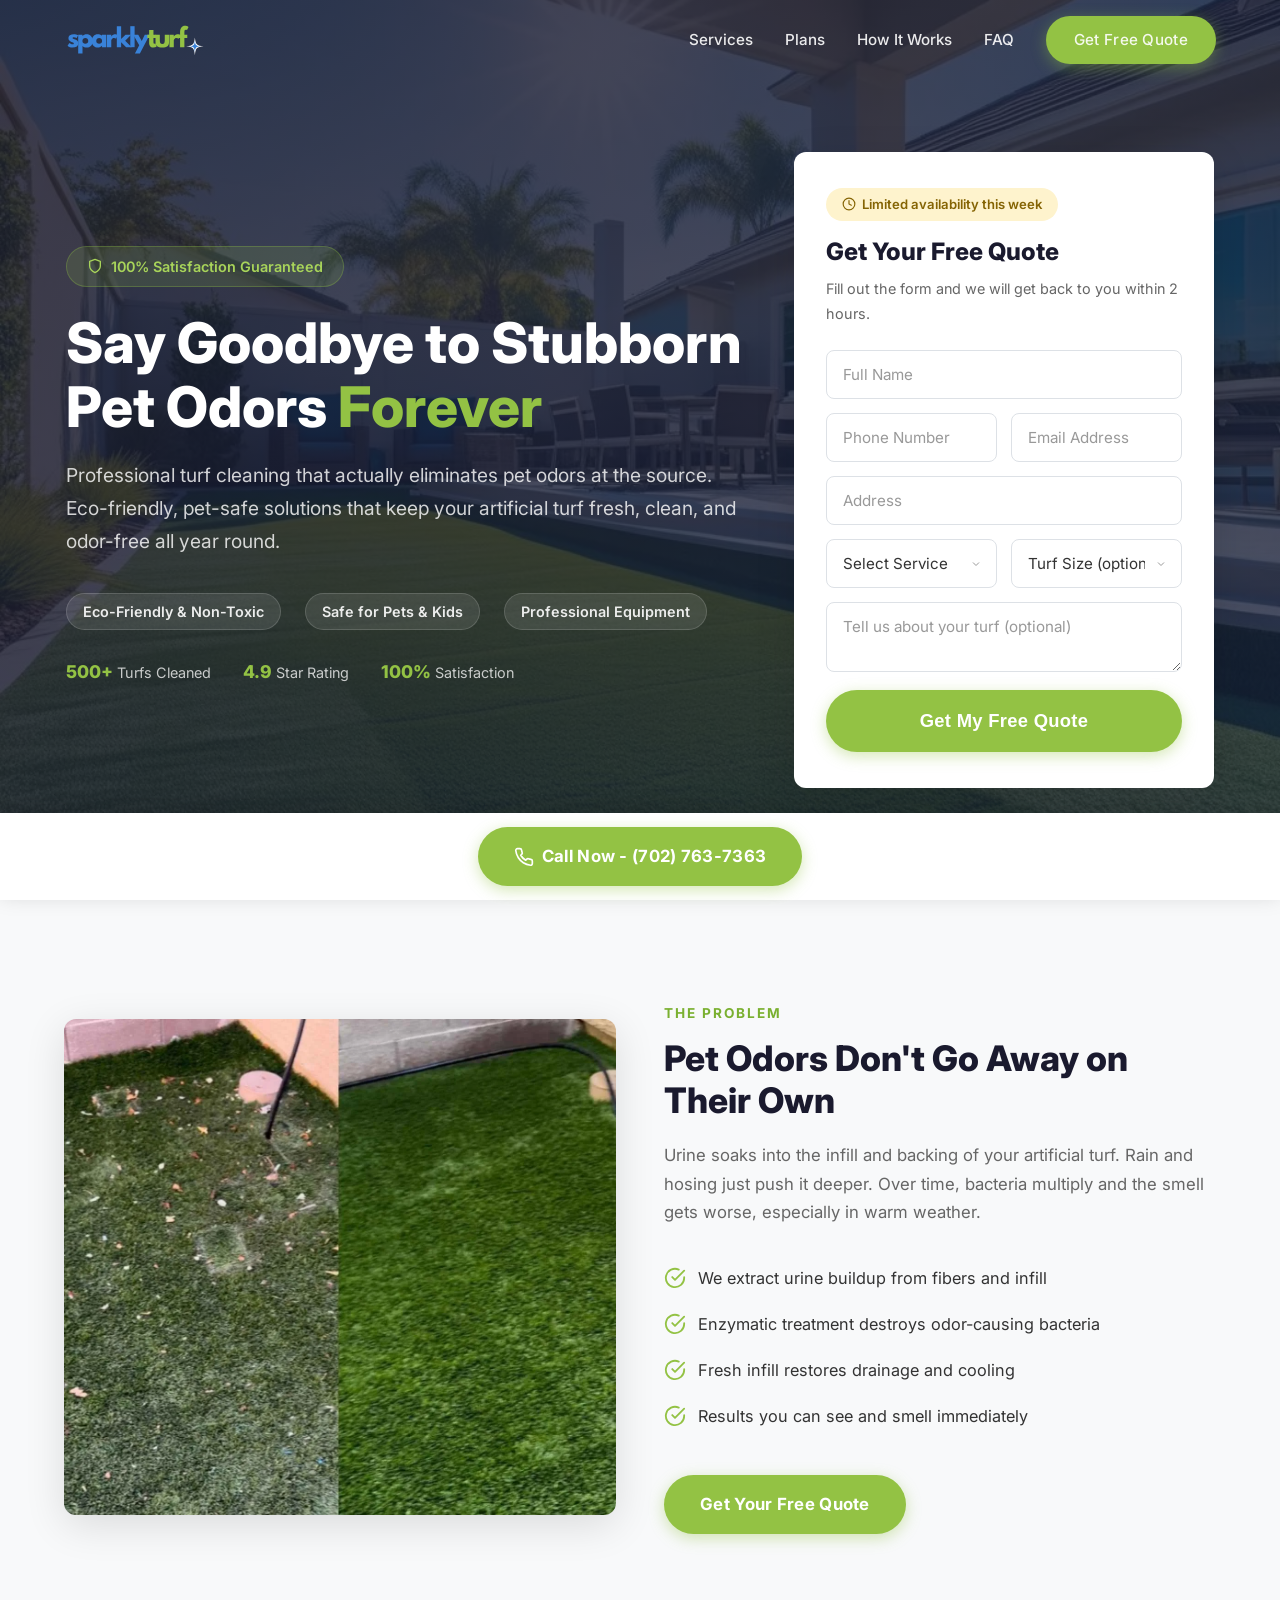
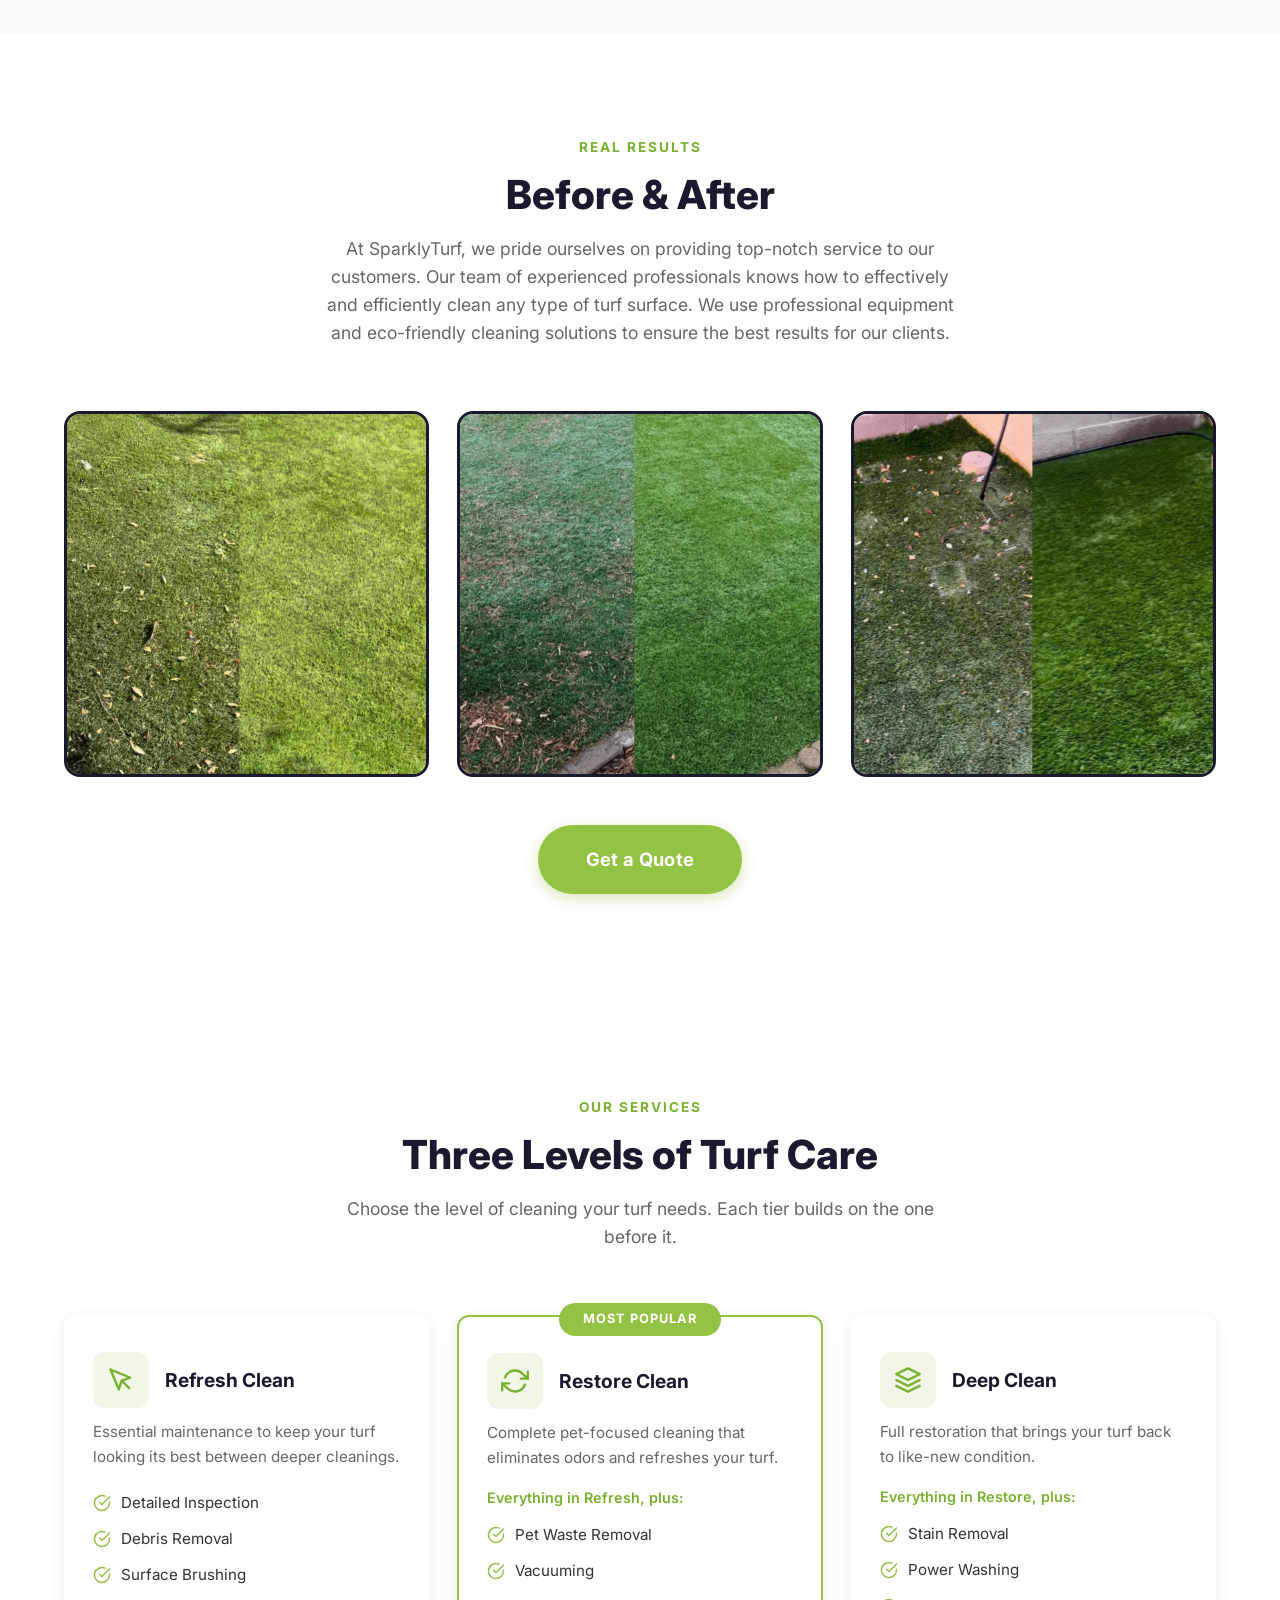
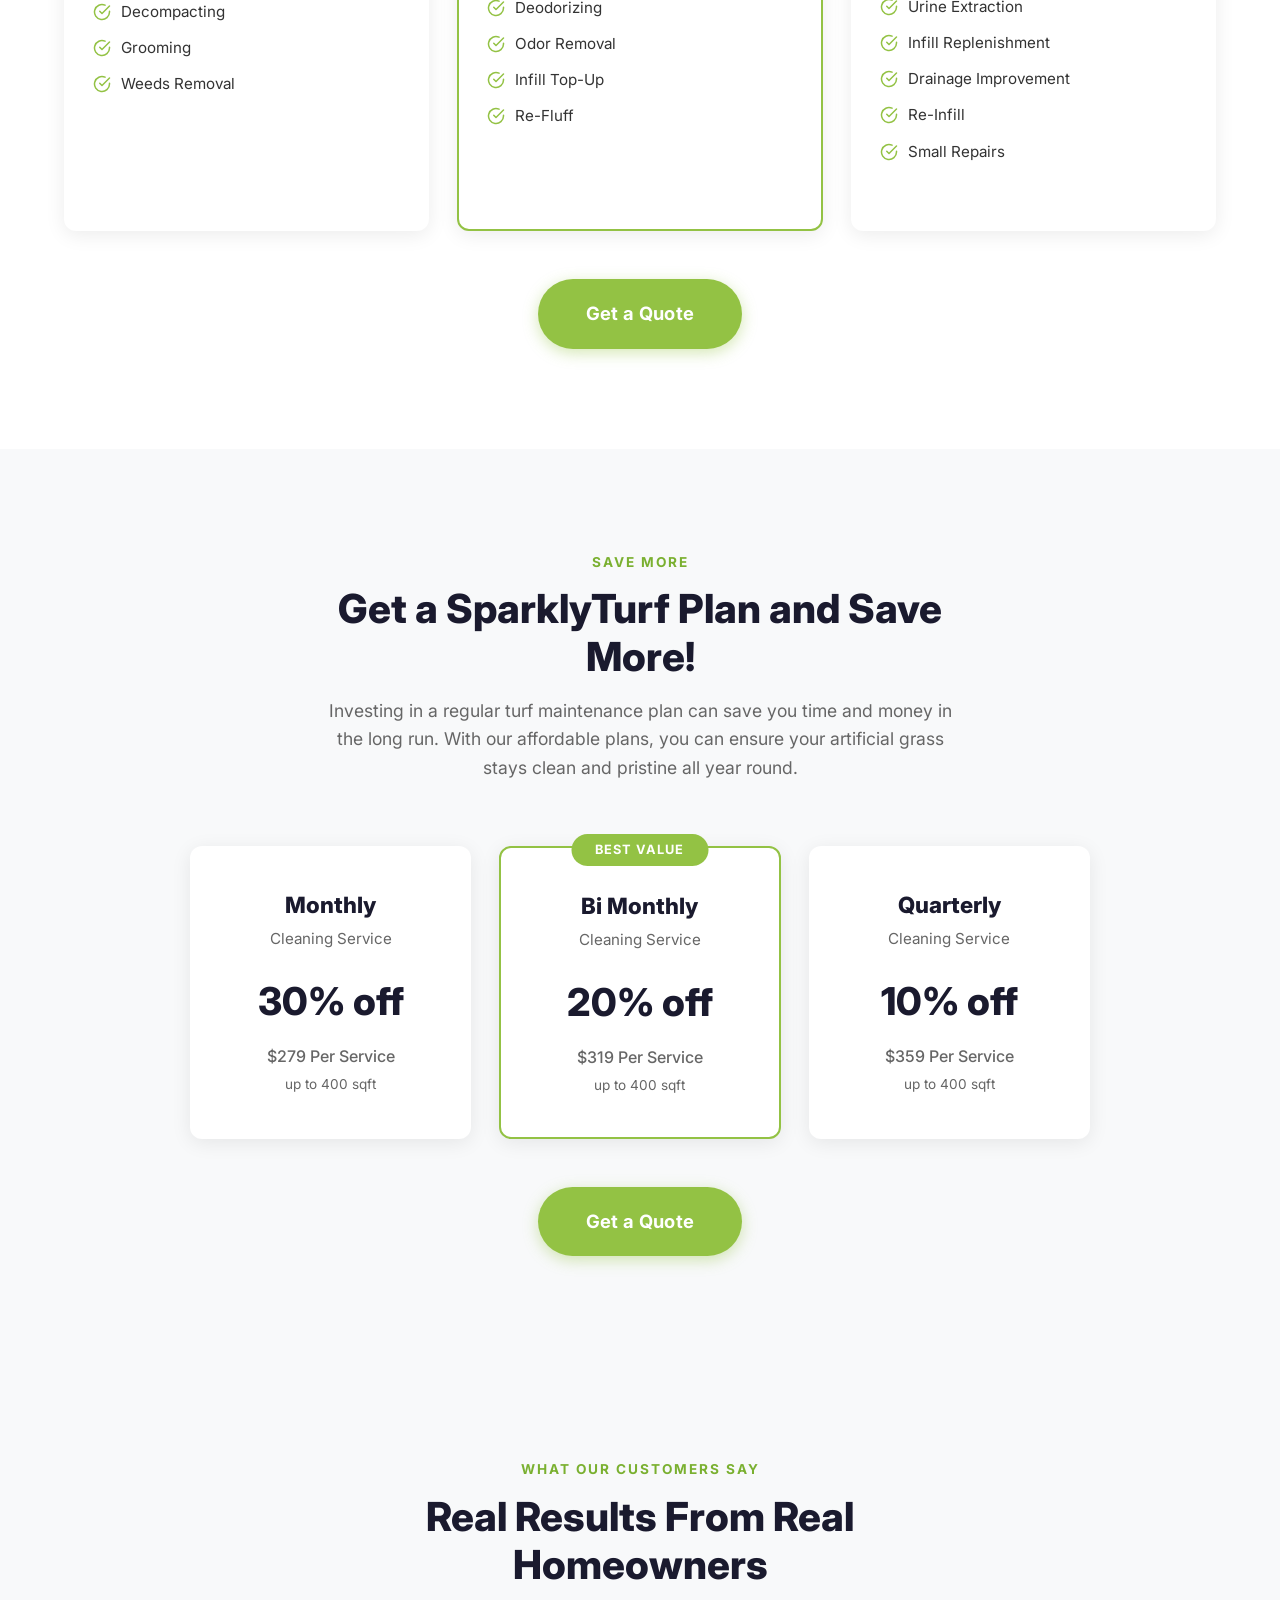
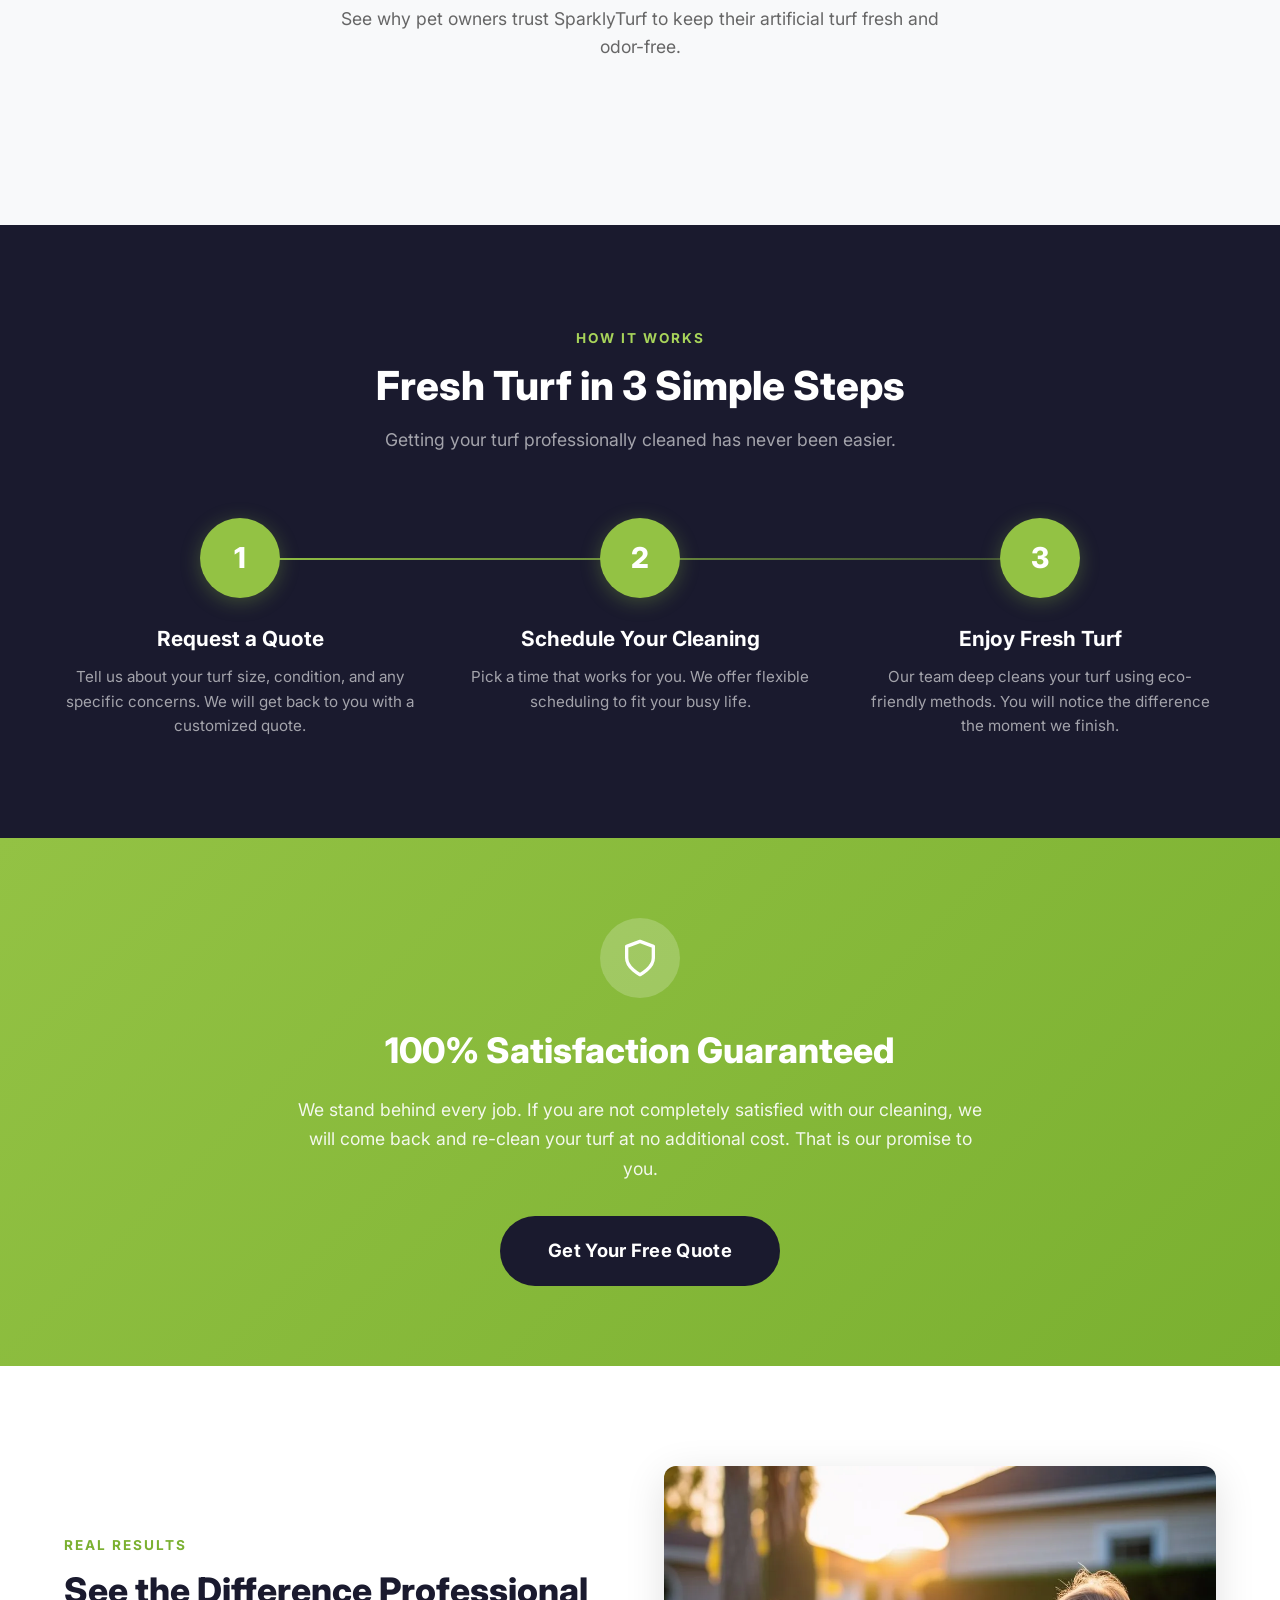
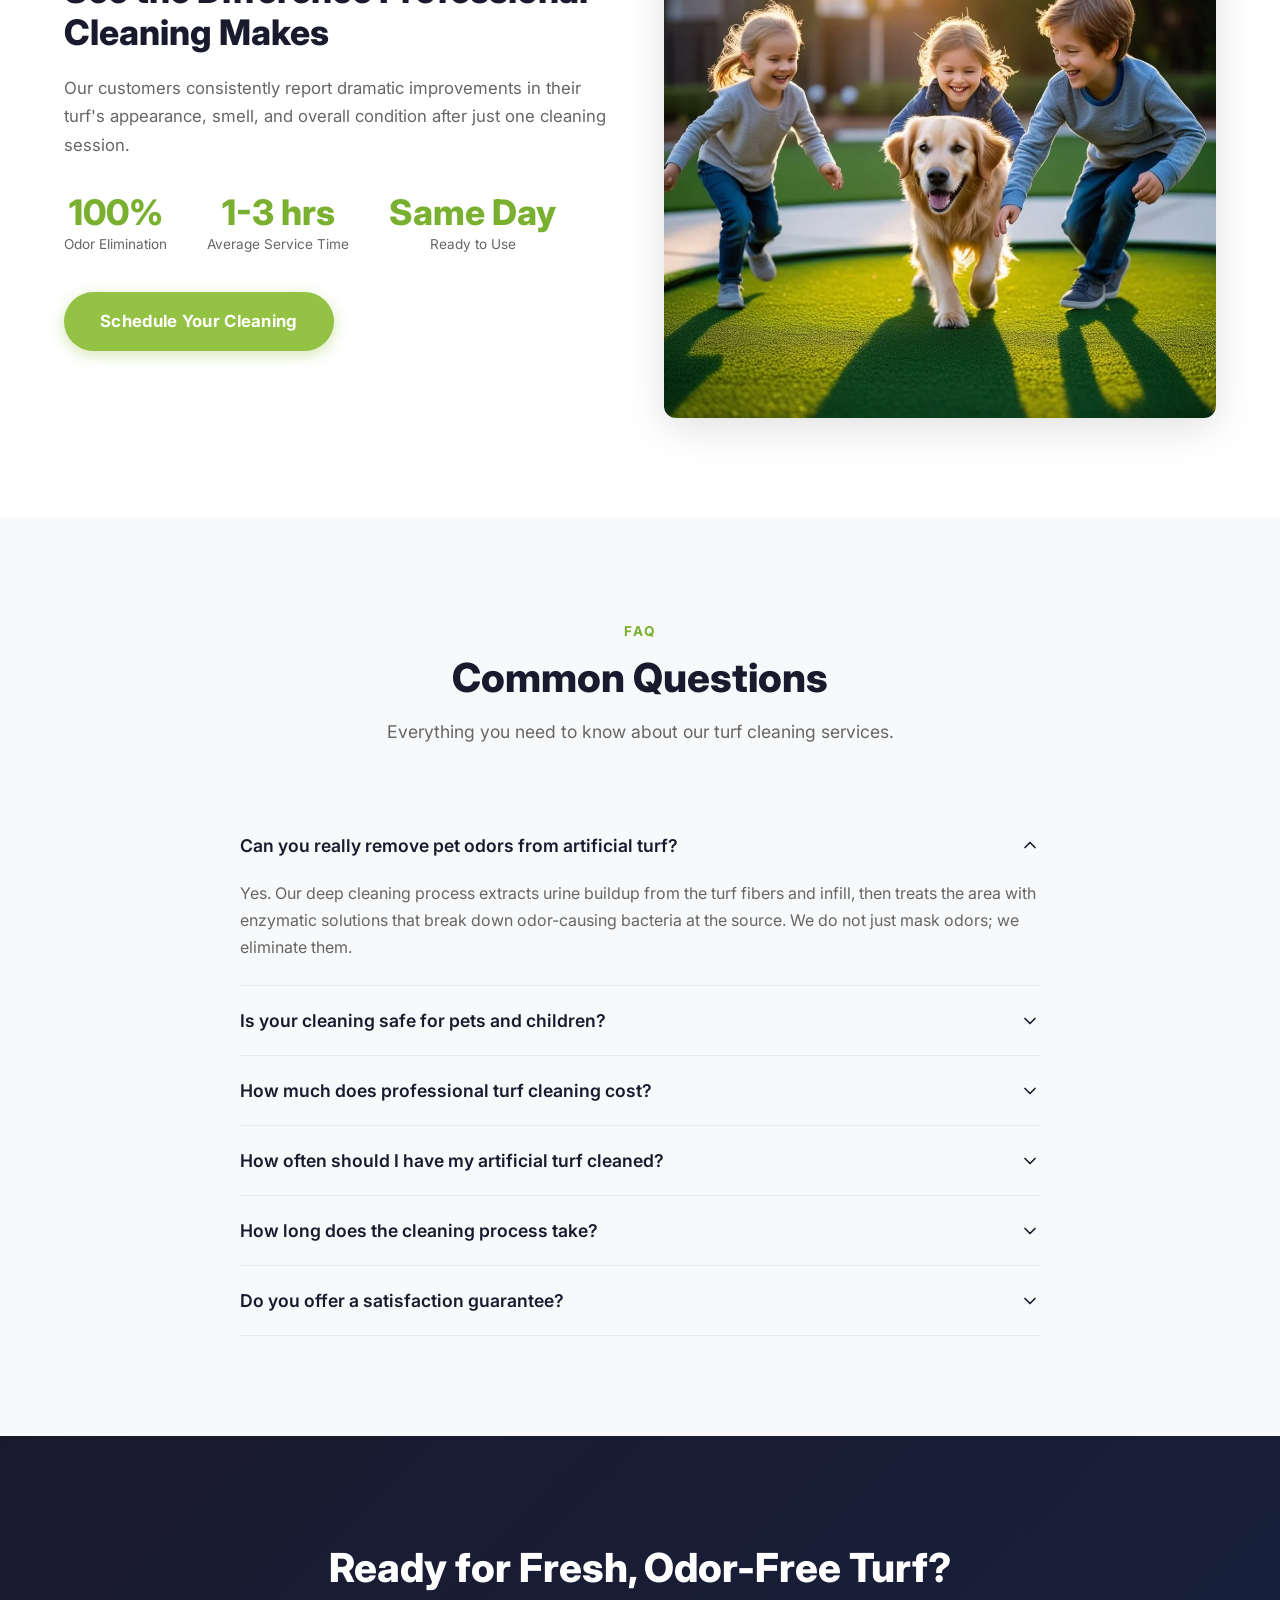
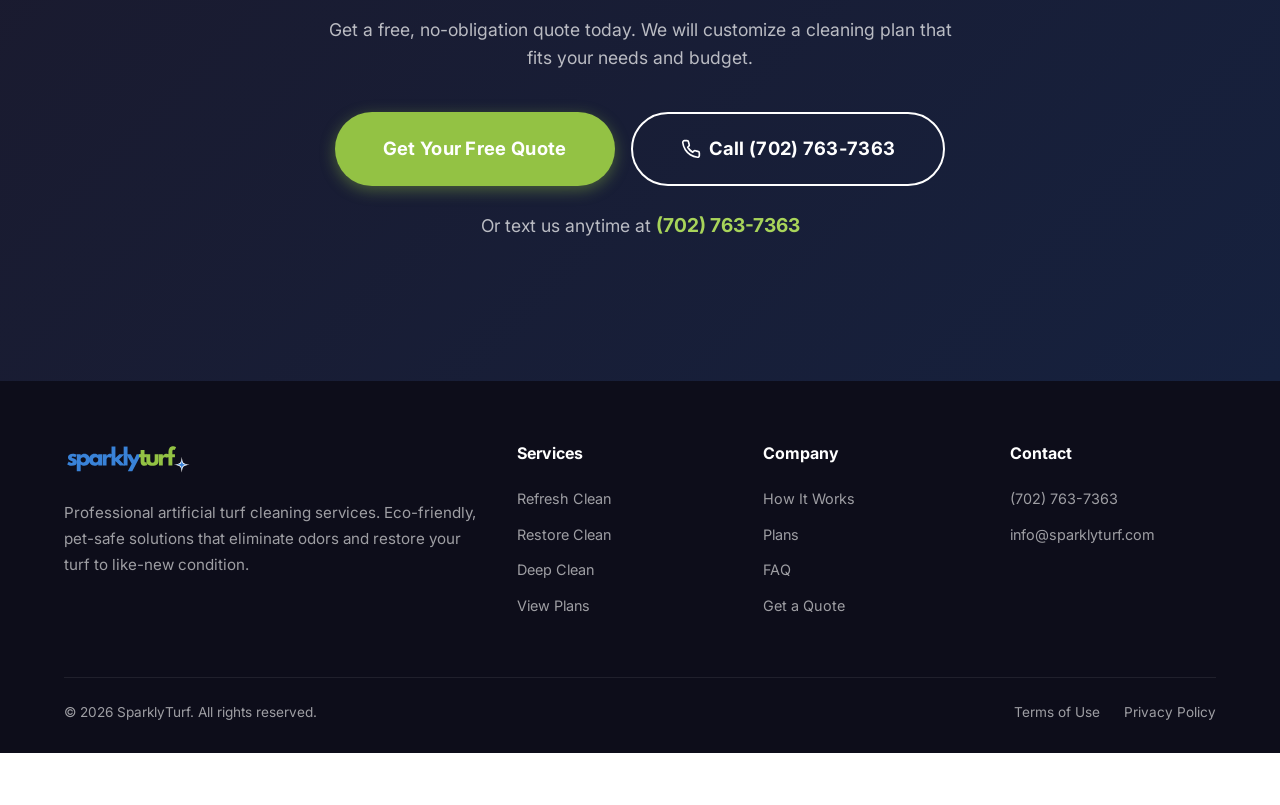
==== commit 28008d8e: "Add Before & After gallery section with 3 images Co-Authored-By: Claude Opus 4.6 <noreply@anthropic." ====
--- a/index.html
+++ b/index.html
@@ -346,6 +346,40 @@
     </div>
   </section>
 
+  <!-- Before & After -->
+  <section class="section" id="before-after">
+    <div class="container">
+      <div class="section-header animate-in">
+        <span class="section-label">Real Results</span>
+        <h2>Before &amp; After</h2>
+        <p>At SparklyTurf, we pride ourselves on providing top-notch service to our customers. Our team of experienced professionals knows how to effectively and efficiently clean any type of turf surface. We use professional equipment and eco-friendly cleaning solutions to ensure the best results for our clients.</p>
+      </div>
+      <div class="ba-gallery">
+        <div class="ba-gallery-item animate-in">
+          <picture>
+            <source srcset="images/ba-1.webp" type="image/webp">
+            <img src="images/ba-1.jpg" alt="Before and after turf cleaning result 1" width="400" height="400" loading="lazy">
+          </picture>
+        </div>
+        <div class="ba-gallery-item animate-in">
+          <picture>
+            <source srcset="images/ba-2.webp" type="image/webp">
+            <img src="images/ba-2.jpg" alt="Before and after turf cleaning result 2" width="400" height="400" loading="lazy">
+          </picture>
+        </div>
+        <div class="ba-gallery-item animate-in">
+          <picture>
+            <source srcset="images/ba-3.webp" type="image/webp">
+            <img src="images/ba-3.jpg" alt="Before and after turf cleaning result 3" width="400" height="400" loading="lazy">
+          </picture>
+        </div>
+      </div>
+      <div class="services-cta animate-in">
+        <a href="#quote" class="btn btn-primary btn-lg">Get a Quote</a>
+      </div>
+    </div>
+  </section>
+
   <!-- Services -->
   <section class="section" id="services">
     <div class="container">
--- a/css/styles.css
+++ b/css/styles.css
@@ -840,6 +840,40 @@
   }
 }
 
+/* Before & After Gallery */
+.ba-gallery {
+  display: grid;
+  grid-template-columns: repeat(3, 1fr);
+  gap: 28px;
+}
+
+.ba-gallery-item {
+  border-radius: 16px;
+  overflow: hidden;
+  border: 3px solid var(--dark);
+  transition: var(--transition);
+}
+
+.ba-gallery-item:hover {
+  transform: translateY(-4px);
+  box-shadow: var(--shadow-lg);
+}
+
+.ba-gallery-item img {
+  width: 100%;
+  height: 100%;
+  object-fit: cover;
+  aspect-ratio: 1;
+}
+
+@media (max-width: 768px) {
+  .ba-gallery {
+    grid-template-columns: 1fr;
+    max-width: 400px;
+    margin: 0 auto;
+  }
+}
+
 /* How It Works */
 .how-it-works {
   background: var(--dark);
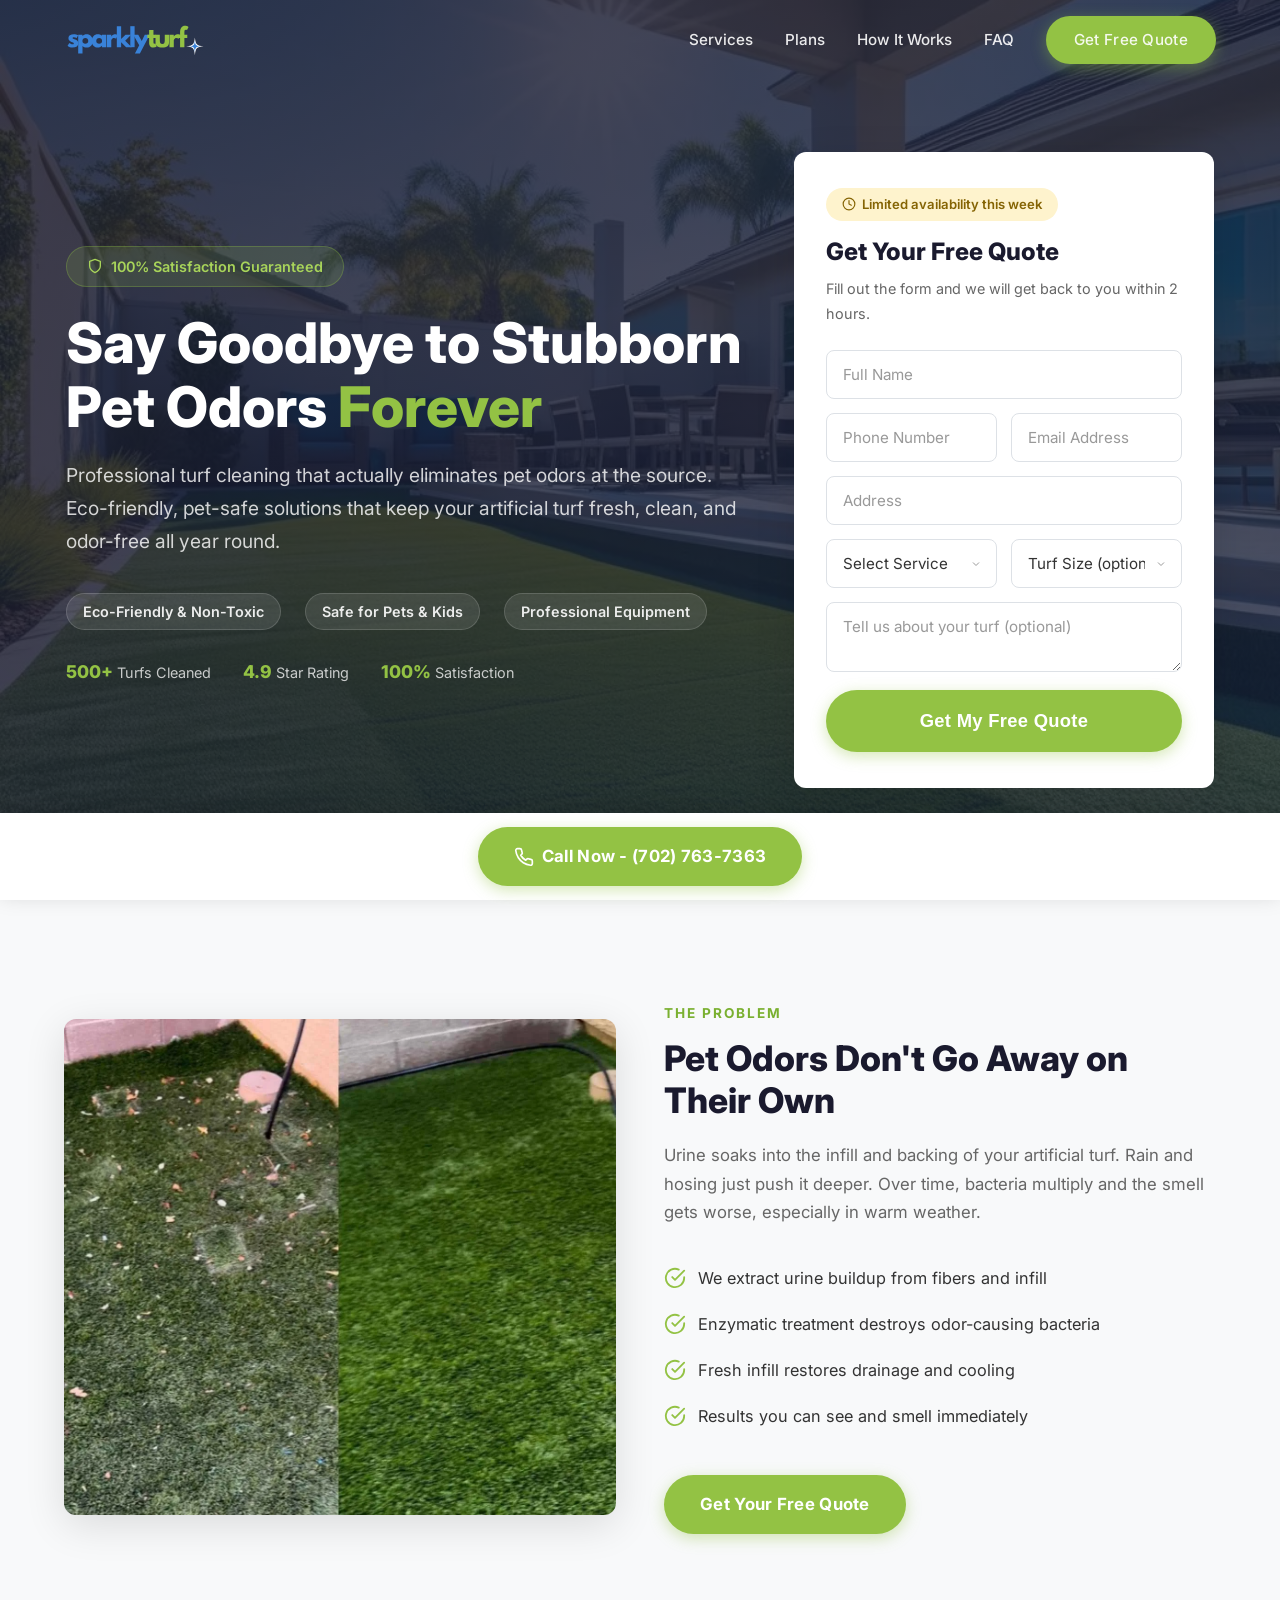
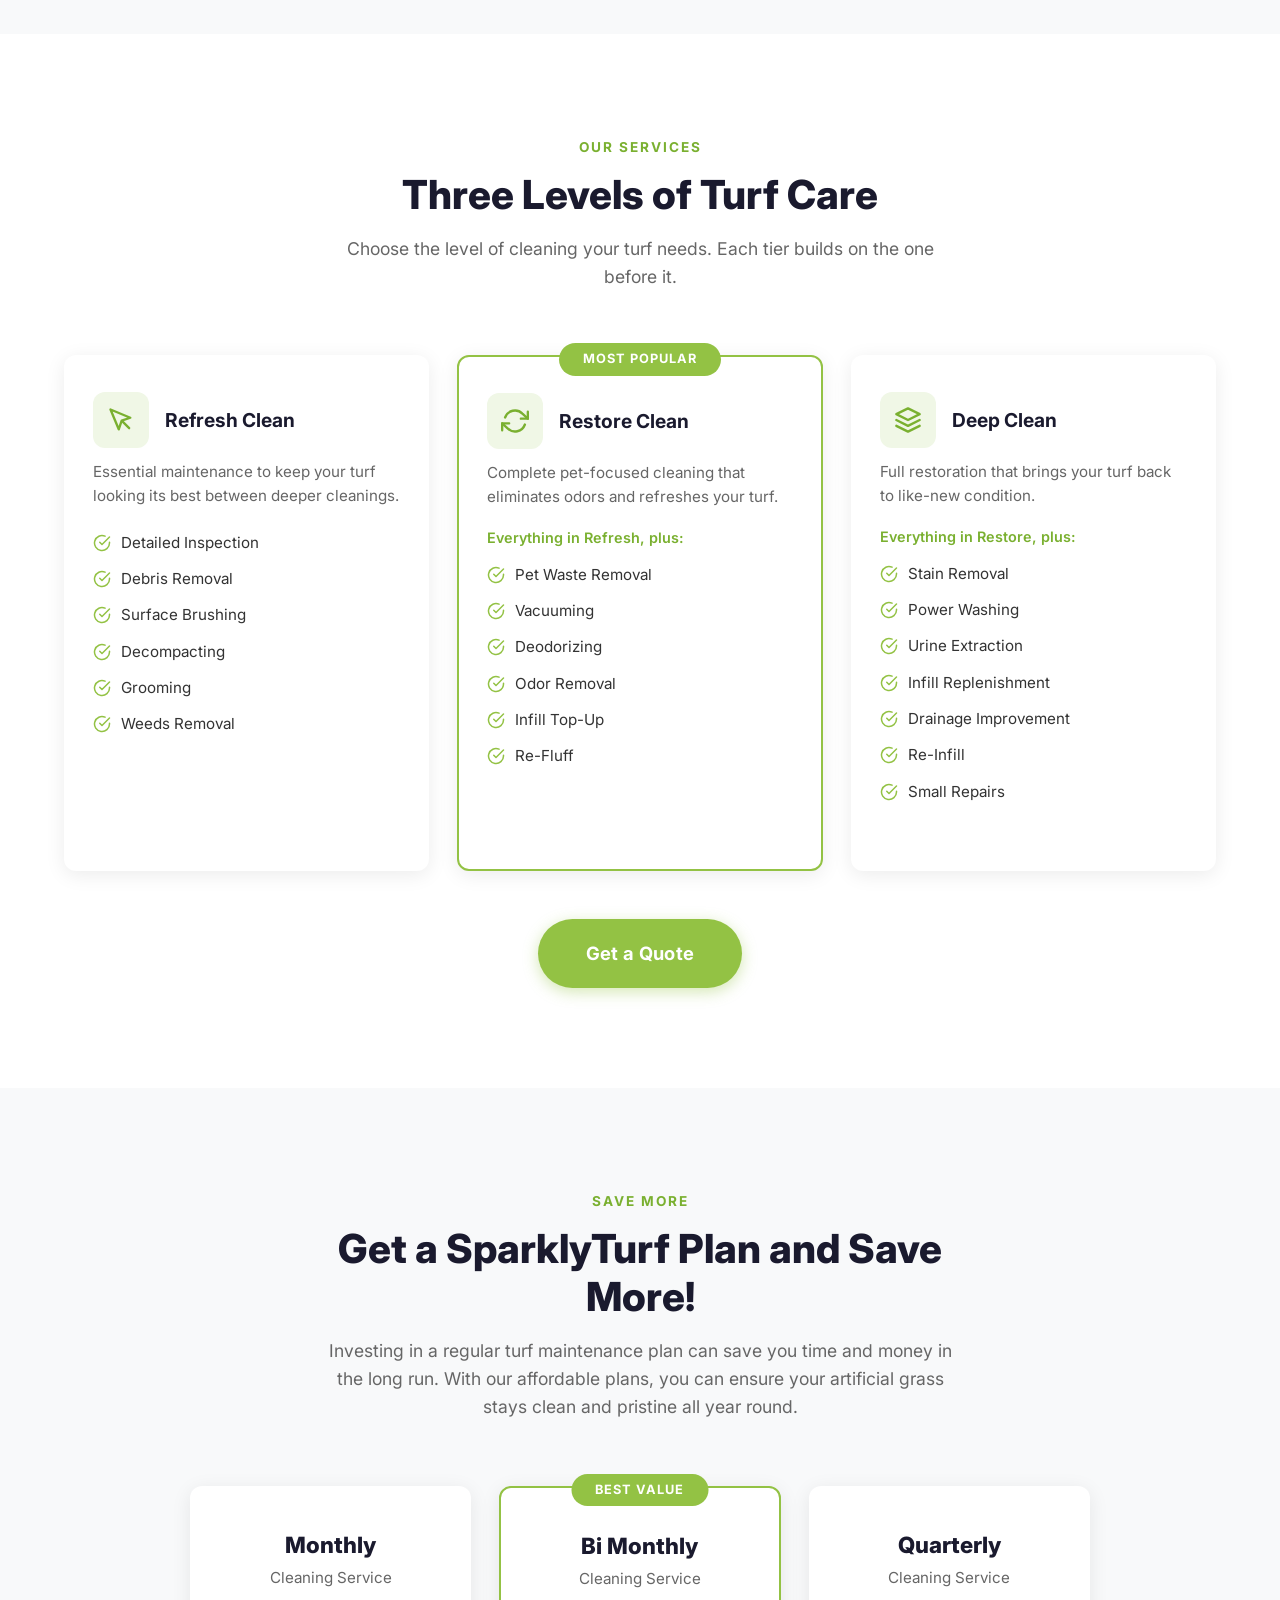
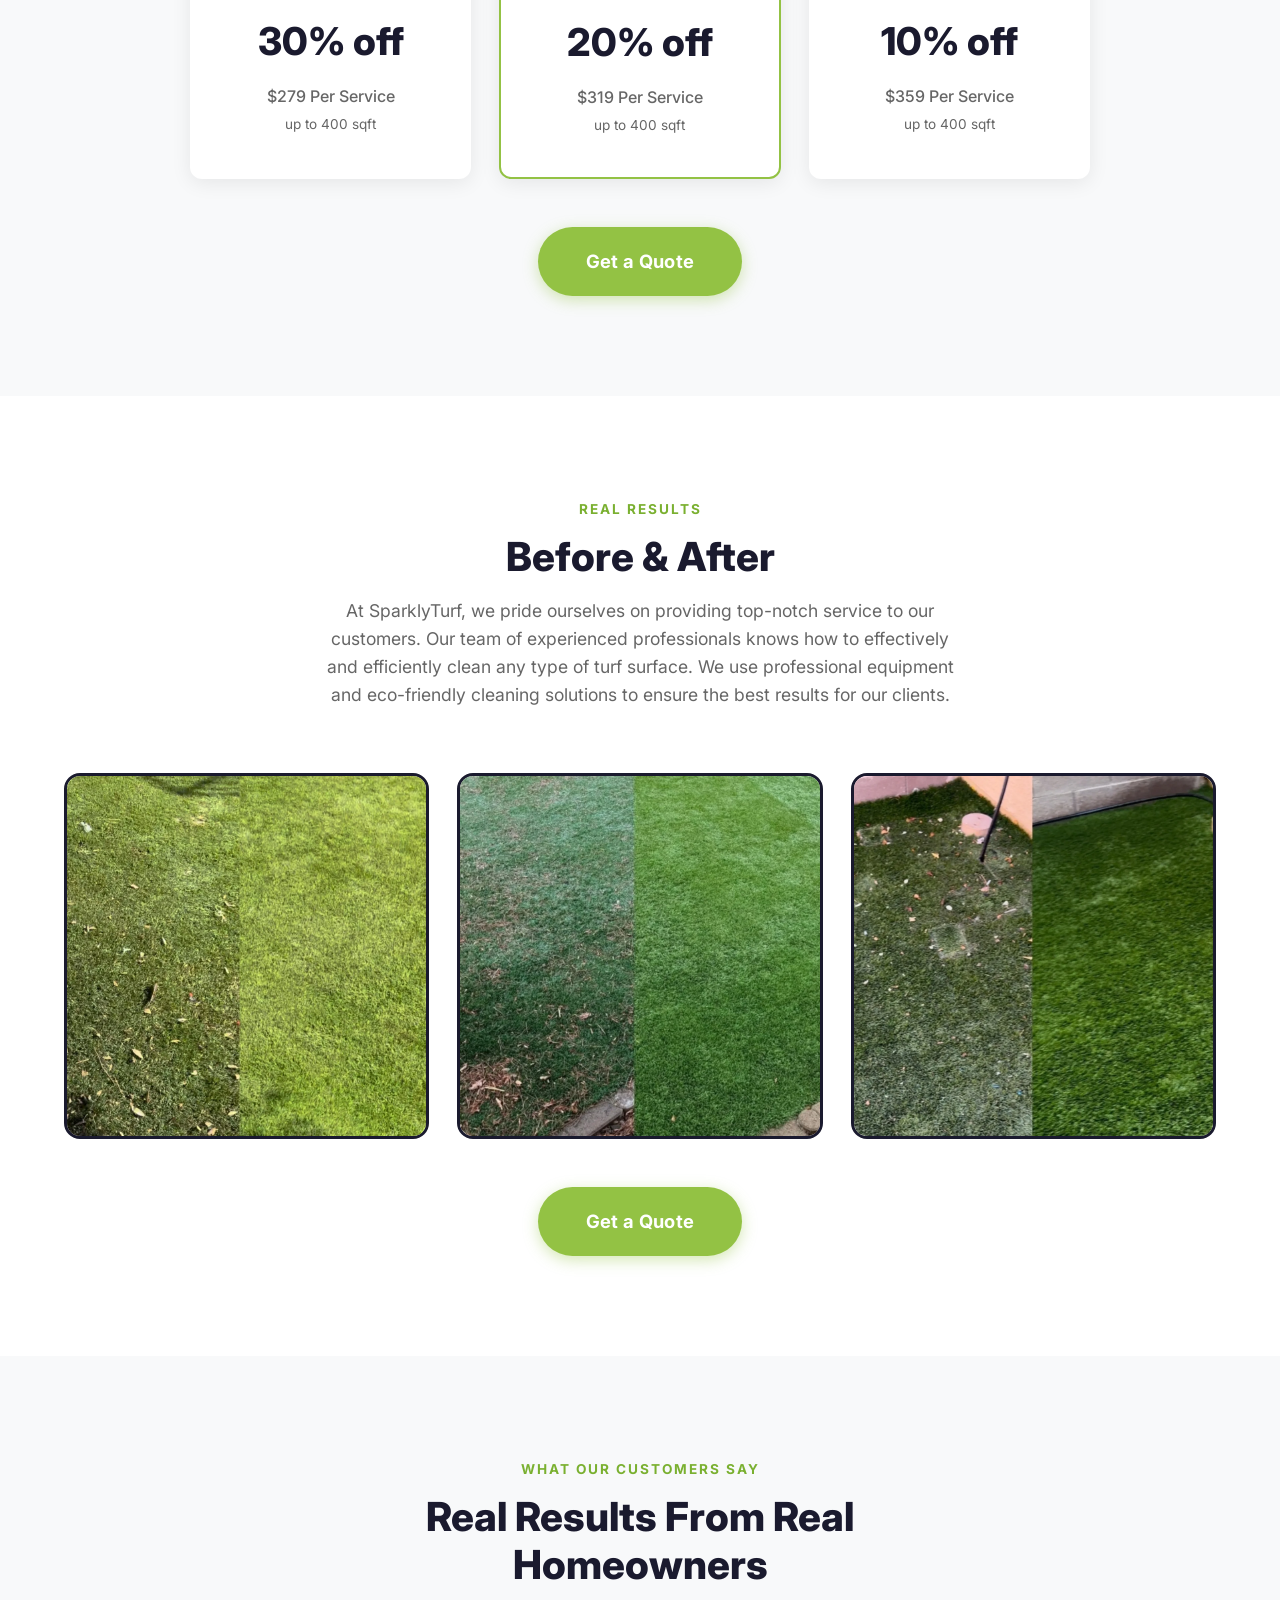
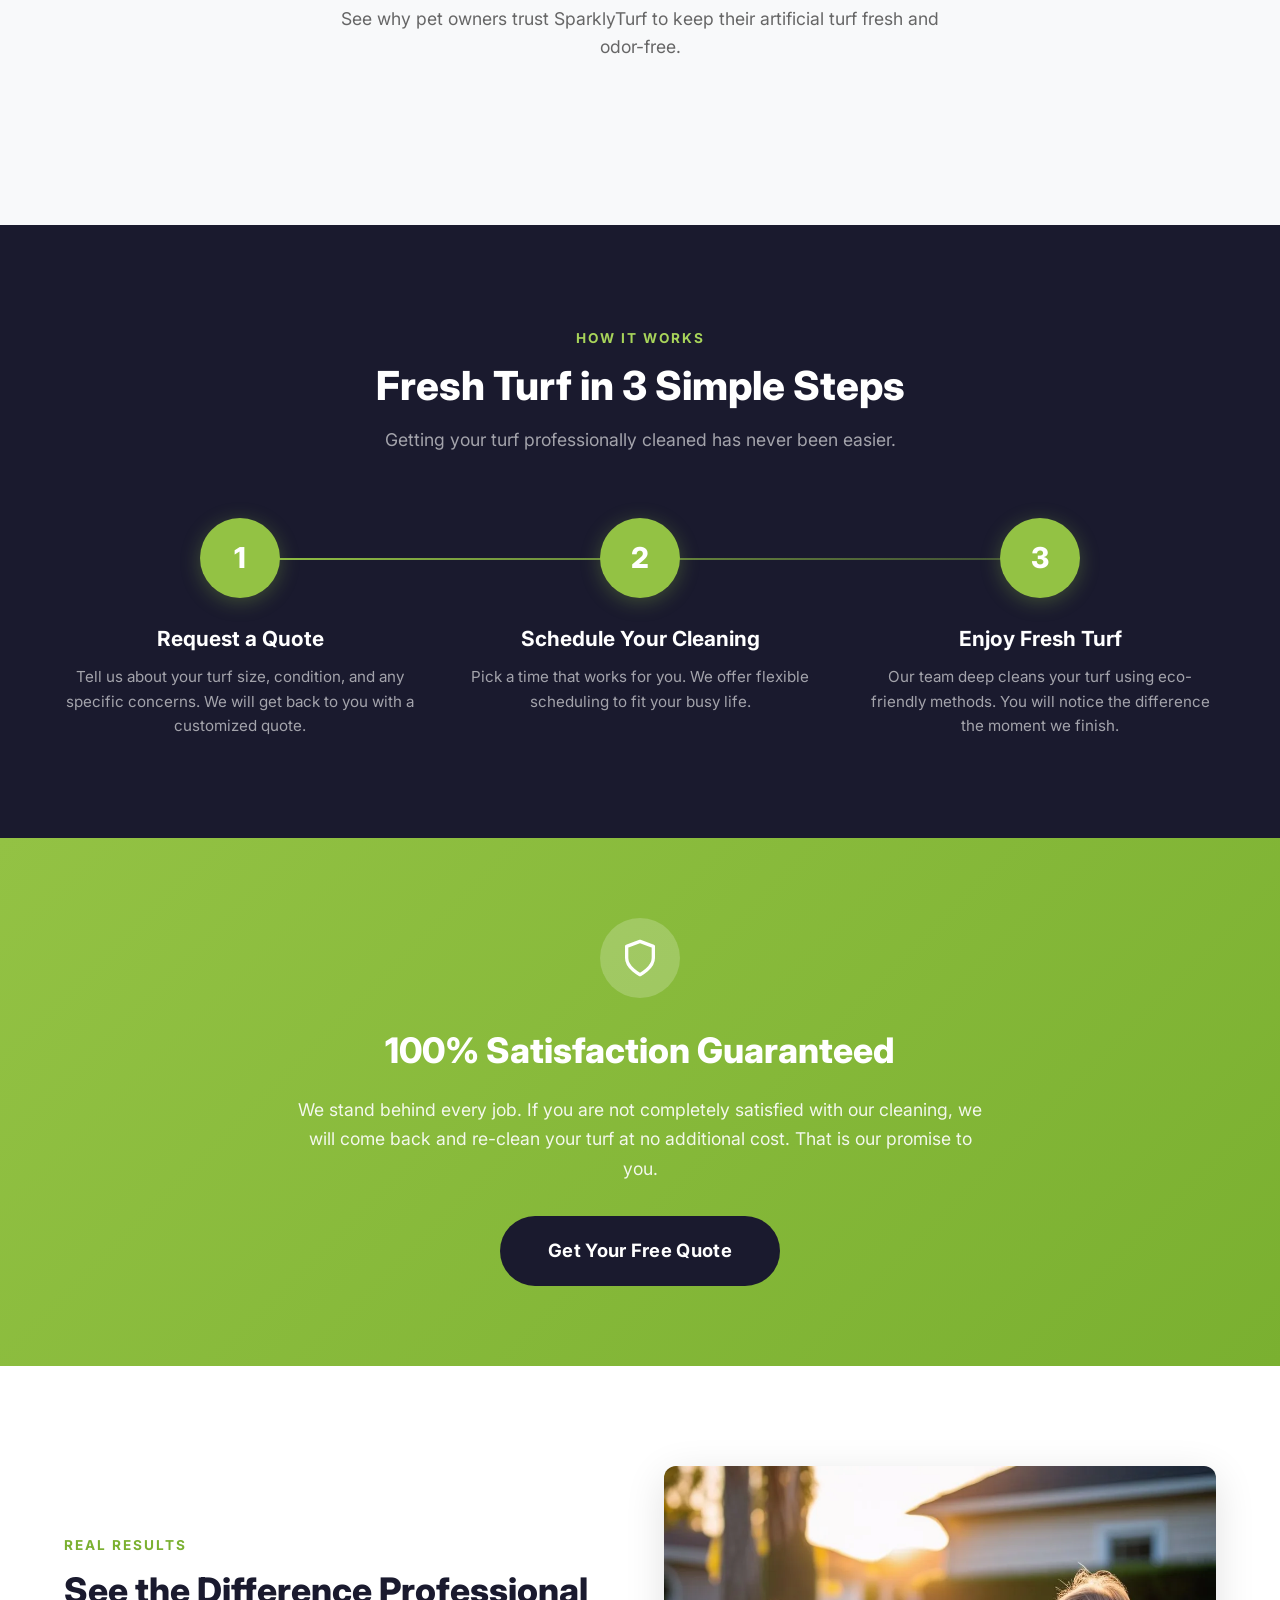
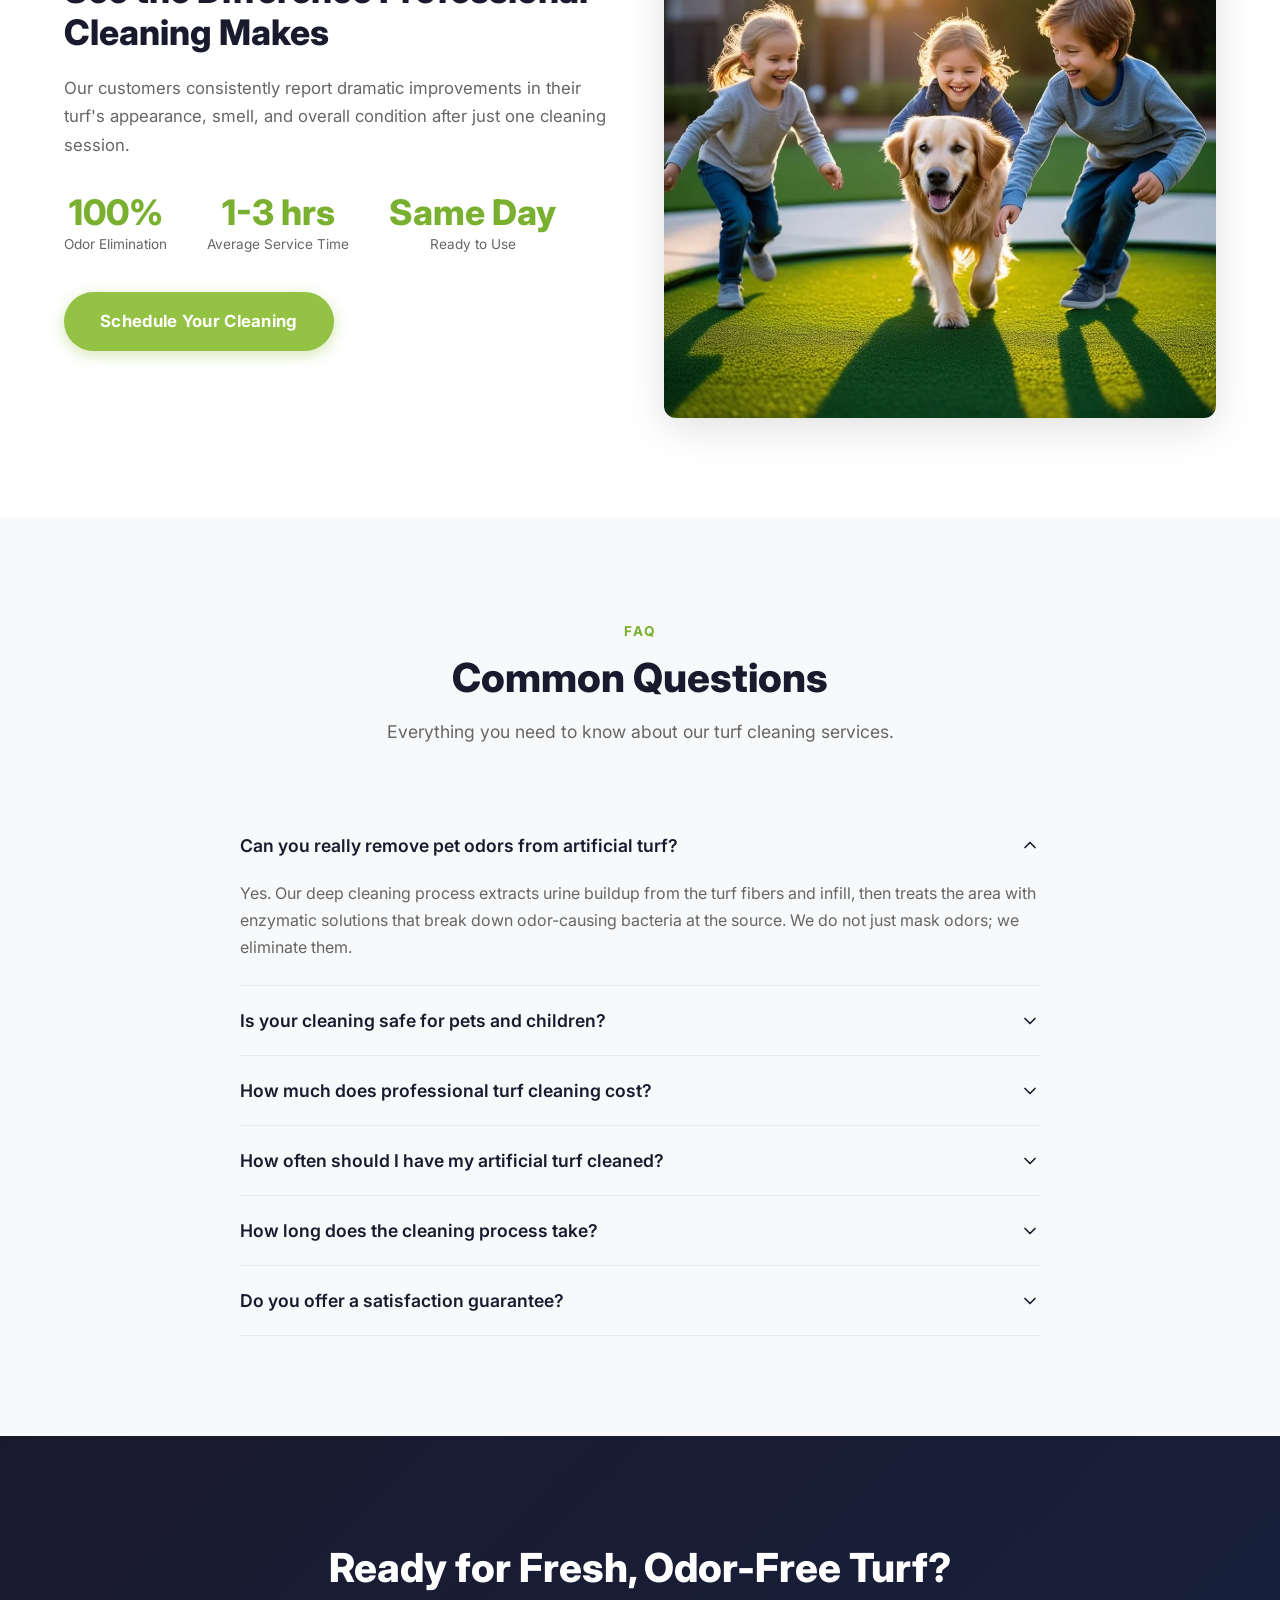
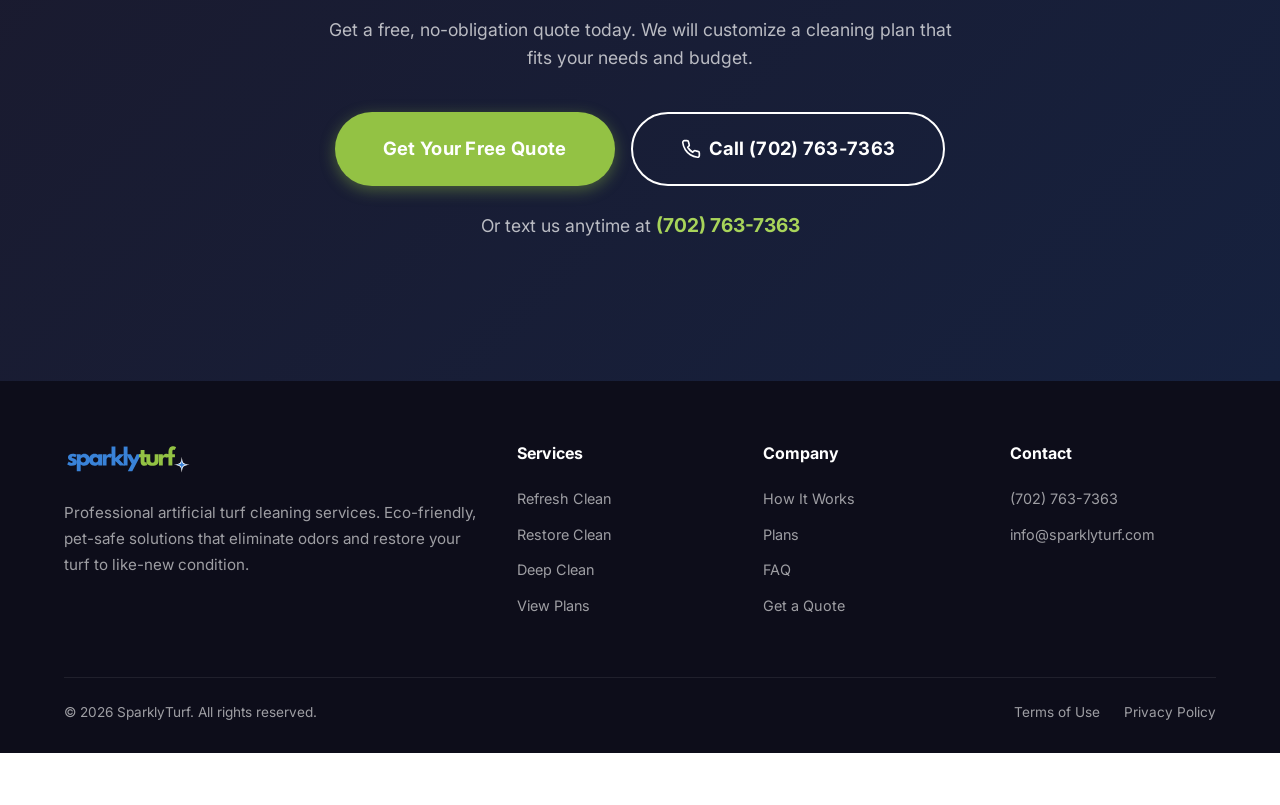
==== commit 8d2e3df9: "Move Before & After section to after Plans Co-Authored-By: Claude Opus 4.6 <noreply@anthropic.com>" ====
--- a/index.html
+++ b/index.html
@@ -346,40 +346,6 @@
     </div>
   </section>
 
-  <!-- Before & After -->
-  <section class="section" id="before-after">
-    <div class="container">
-      <div class="section-header animate-in">
-        <span class="section-label">Real Results</span>
-        <h2>Before &amp; After</h2>
-        <p>At SparklyTurf, we pride ourselves on providing top-notch service to our customers. Our team of experienced professionals knows how to effectively and efficiently clean any type of turf surface. We use professional equipment and eco-friendly cleaning solutions to ensure the best results for our clients.</p>
-      </div>
-      <div class="ba-gallery">
-        <div class="ba-gallery-item animate-in">
-          <picture>
-            <source srcset="images/ba-1.webp" type="image/webp">
-            <img src="images/ba-1.jpg" alt="Before and after turf cleaning result 1" width="400" height="400" loading="lazy">
-          </picture>
-        </div>
-        <div class="ba-gallery-item animate-in">
-          <picture>
-            <source srcset="images/ba-2.webp" type="image/webp">
-            <img src="images/ba-2.jpg" alt="Before and after turf cleaning result 2" width="400" height="400" loading="lazy">
-          </picture>
-        </div>
-        <div class="ba-gallery-item animate-in">
-          <picture>
-            <source srcset="images/ba-3.webp" type="image/webp">
-            <img src="images/ba-3.jpg" alt="Before and after turf cleaning result 3" width="400" height="400" loading="lazy">
-          </picture>
-        </div>
-      </div>
-      <div class="services-cta animate-in">
-        <a href="#quote" class="btn btn-primary btn-lg">Get a Quote</a>
-      </div>
-    </div>
-  </section>
-
   <!-- Services -->
   <section class="section" id="services">
     <div class="container">
@@ -481,6 +447,40 @@
           <div class="plan-discount">10% off</div>
           <p class="plan-price">$359 Per Service</p>
           <p class="plan-sqft">up to 400 sqft</p>
+        </div>
+      </div>
+      <div class="services-cta animate-in">
+        <a href="#quote" class="btn btn-primary btn-lg">Get a Quote</a>
+      </div>
+    </div>
+  </section>
+
+  <!-- Before & After -->
+  <section class="section" id="before-after">
+    <div class="container">
+      <div class="section-header animate-in">
+        <span class="section-label">Real Results</span>
+        <h2>Before &amp; After</h2>
+        <p>At SparklyTurf, we pride ourselves on providing top-notch service to our customers. Our team of experienced professionals knows how to effectively and efficiently clean any type of turf surface. We use professional equipment and eco-friendly cleaning solutions to ensure the best results for our clients.</p>
+      </div>
+      <div class="ba-gallery">
+        <div class="ba-gallery-item animate-in">
+          <picture>
+            <source srcset="images/ba-1.webp" type="image/webp">
+            <img src="images/ba-1.jpg" alt="Before and after turf cleaning result 1" width="400" height="400" loading="lazy">
+          </picture>
+        </div>
+        <div class="ba-gallery-item animate-in">
+          <picture>
+            <source srcset="images/ba-2.webp" type="image/webp">
+            <img src="images/ba-2.jpg" alt="Before and after turf cleaning result 2" width="400" height="400" loading="lazy">
+          </picture>
+        </div>
+        <div class="ba-gallery-item animate-in">
+          <picture>
+            <source srcset="images/ba-3.webp" type="image/webp">
+            <img src="images/ba-3.jpg" alt="Before and after turf cleaning result 3" width="400" height="400" loading="lazy">
+          </picture>
         </div>
       </div>
       <div class="services-cta animate-in">
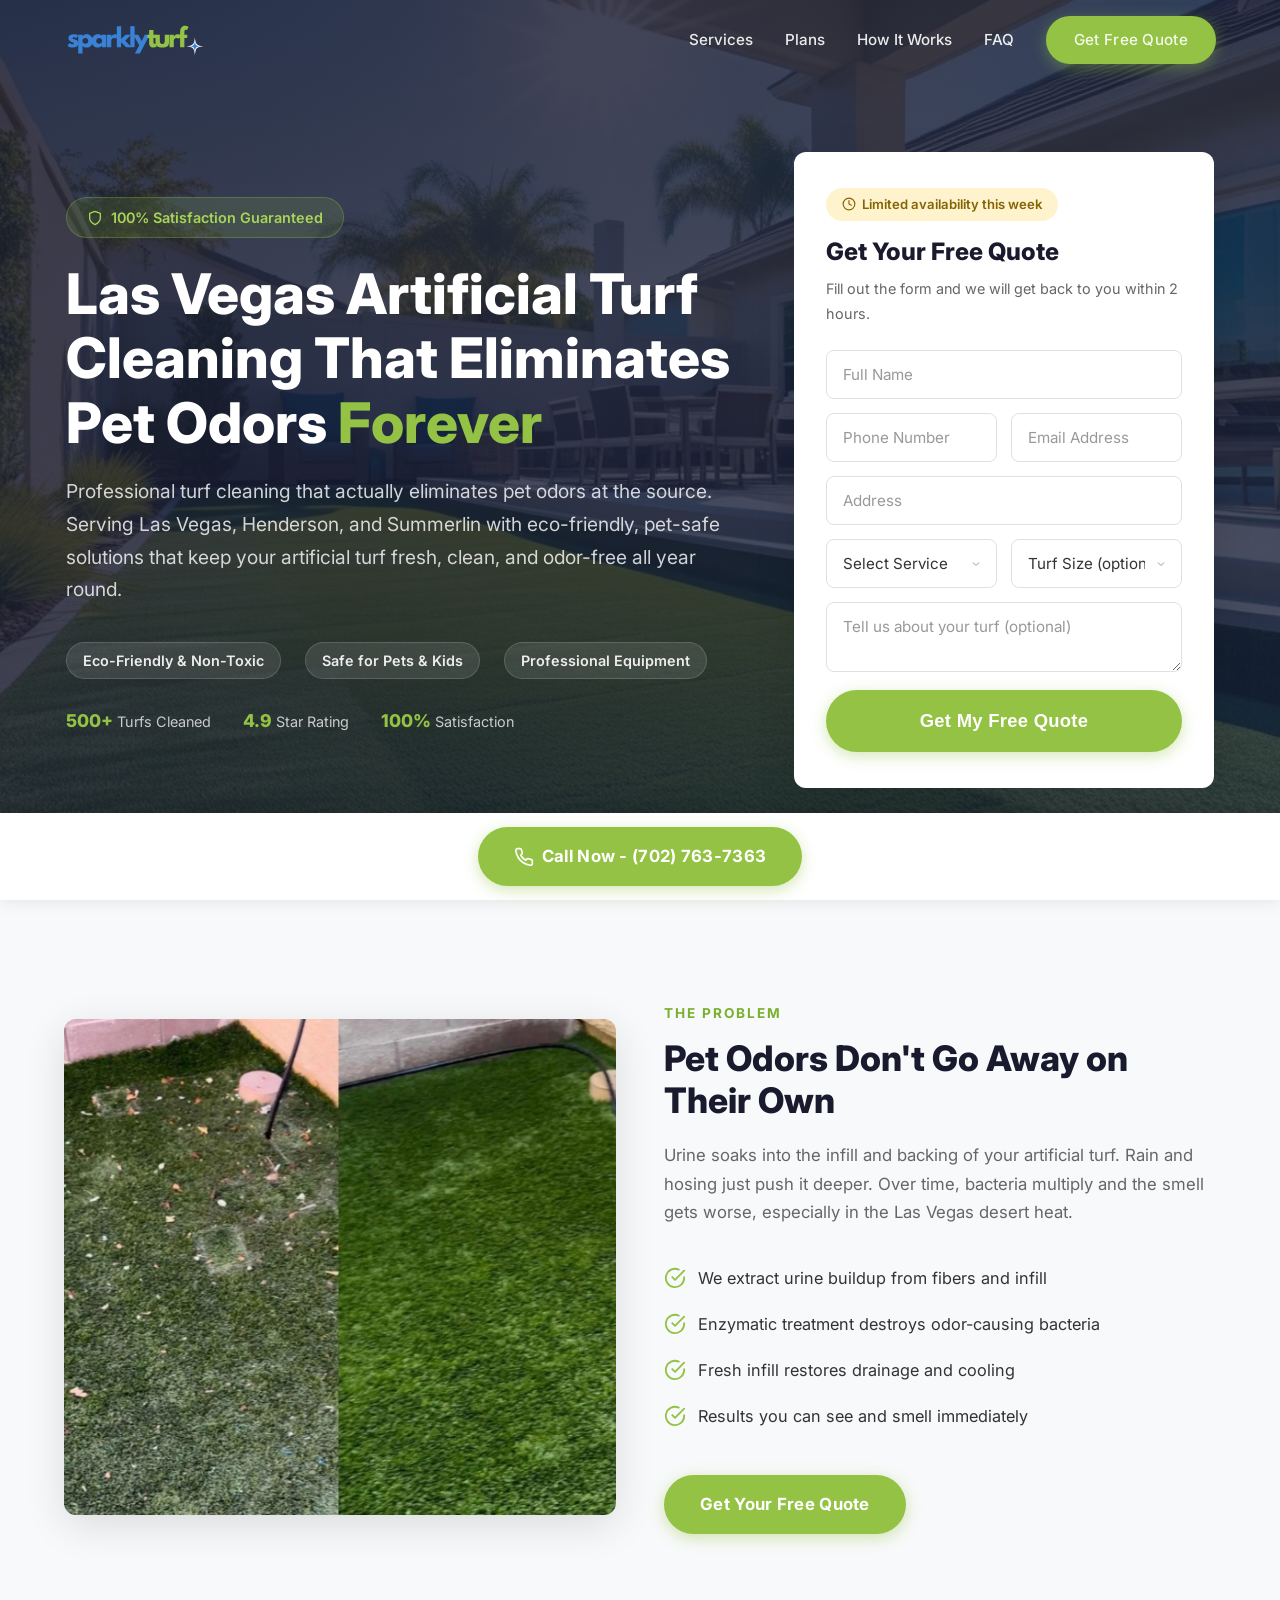
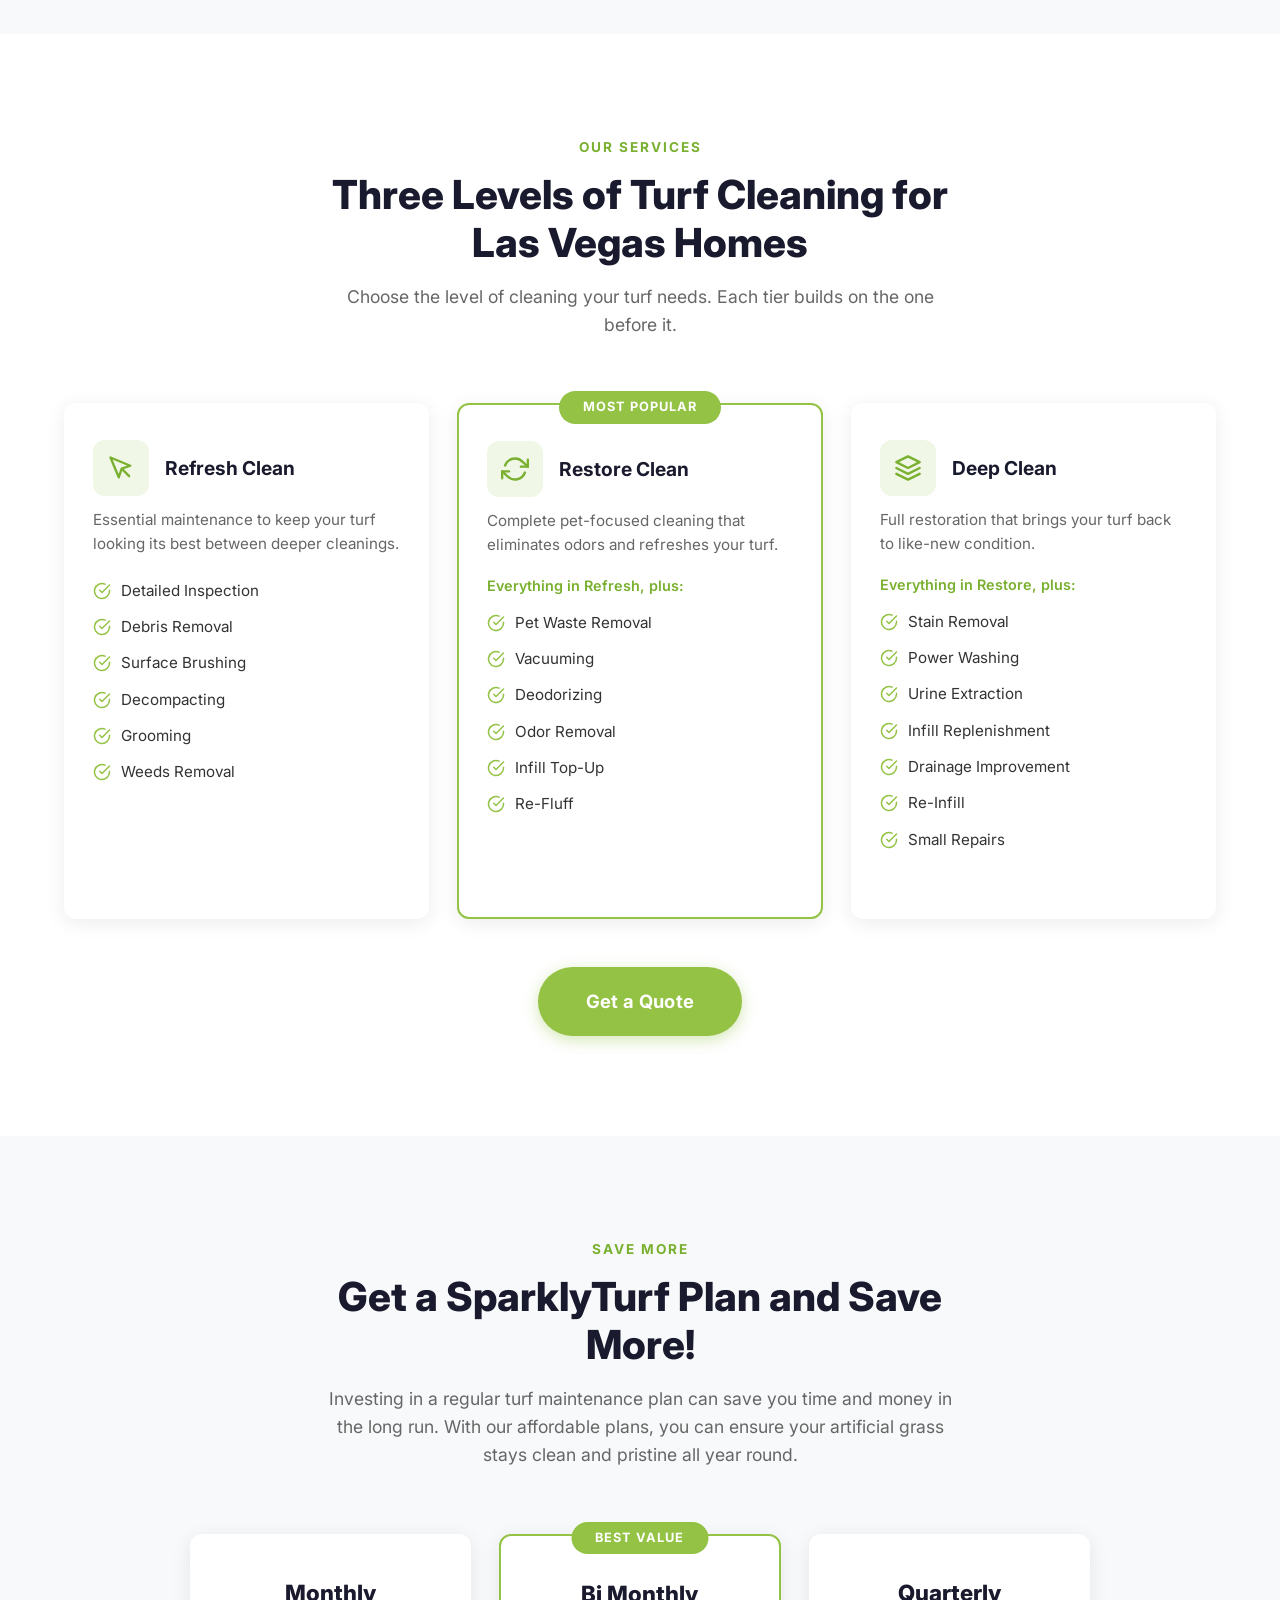
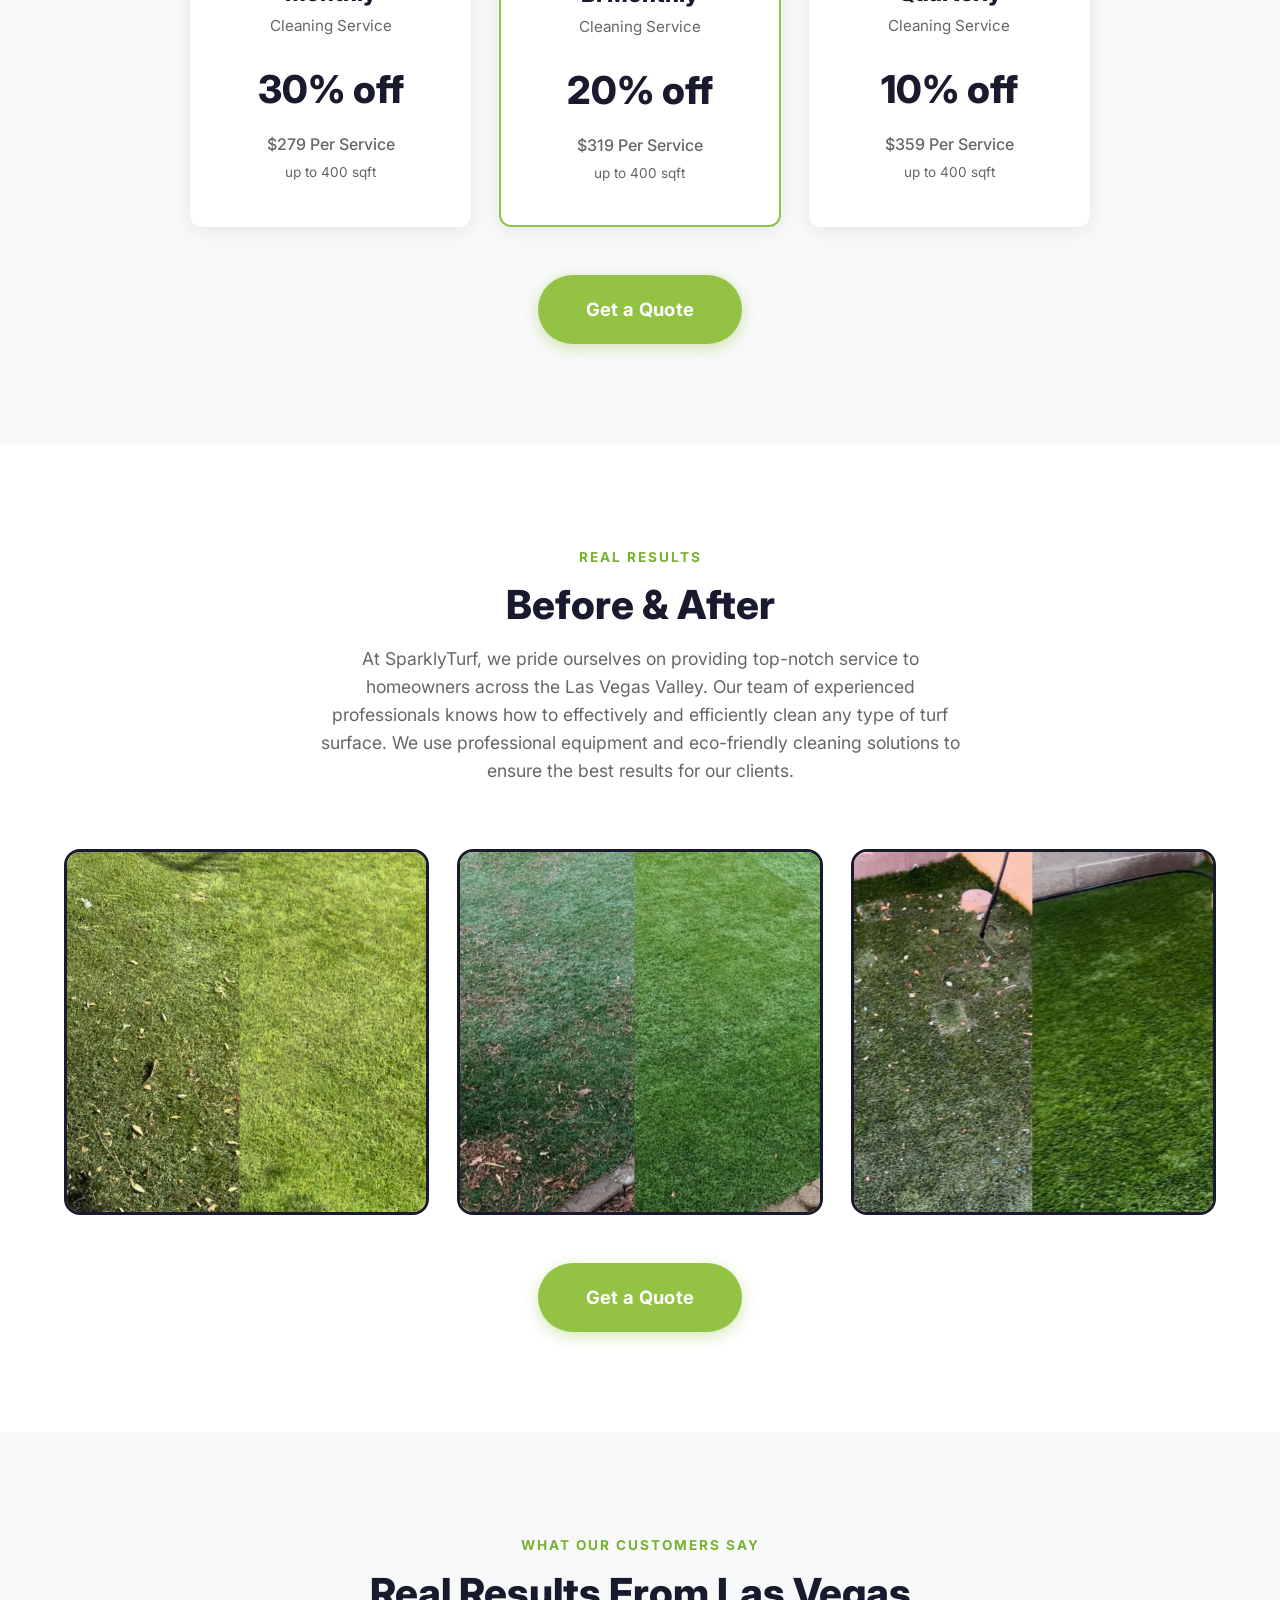
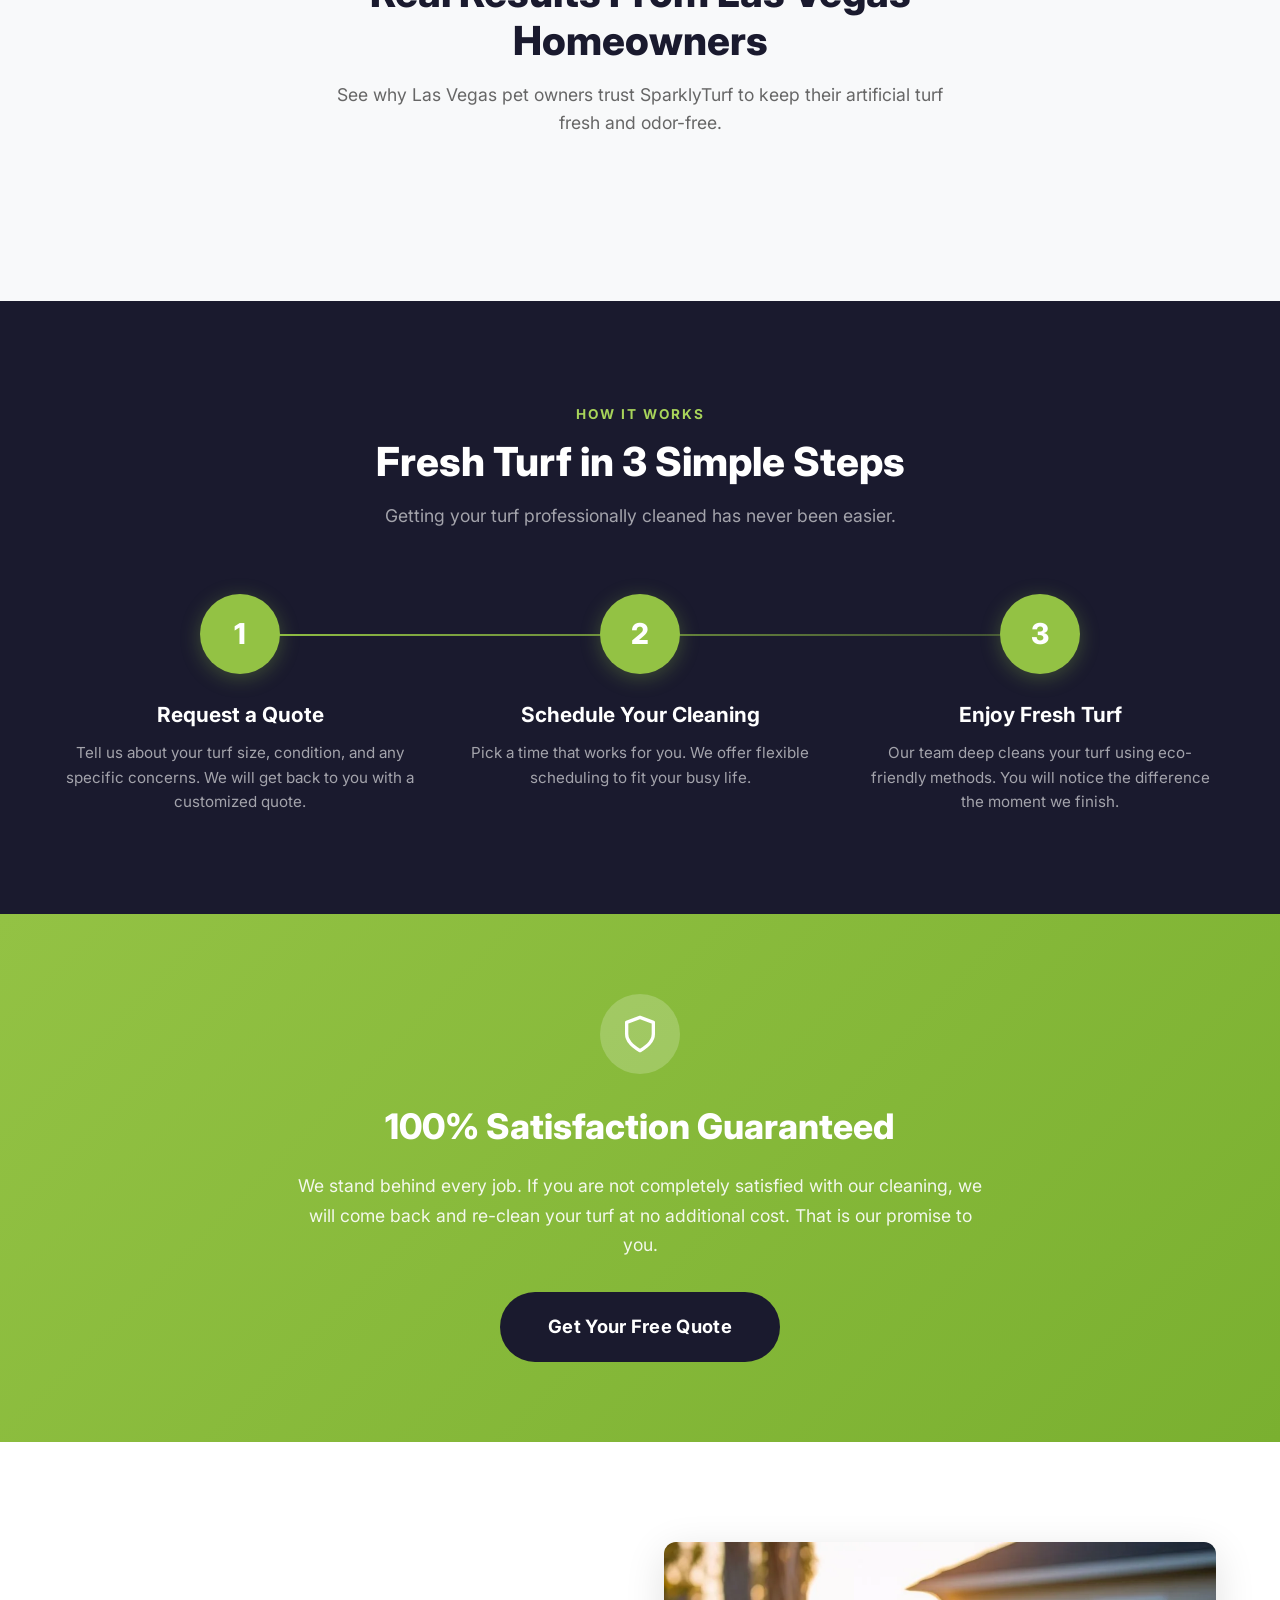
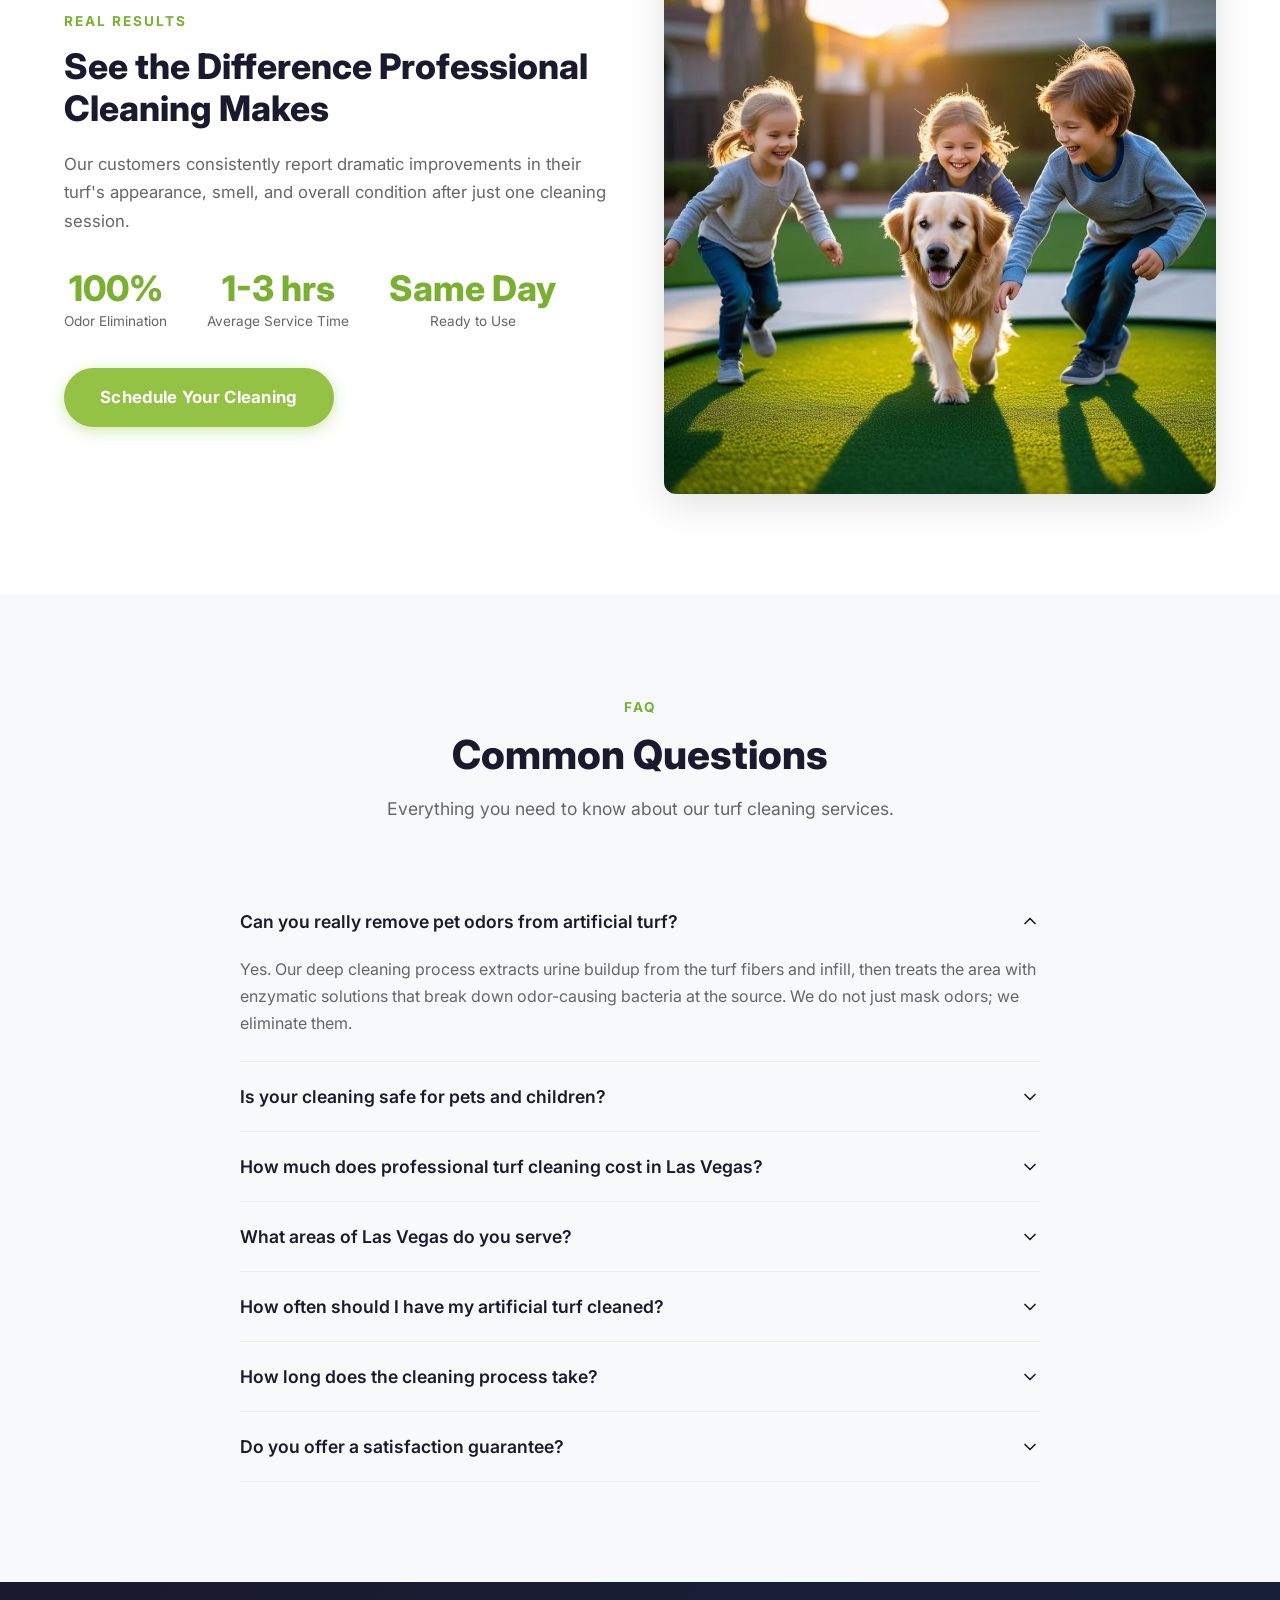
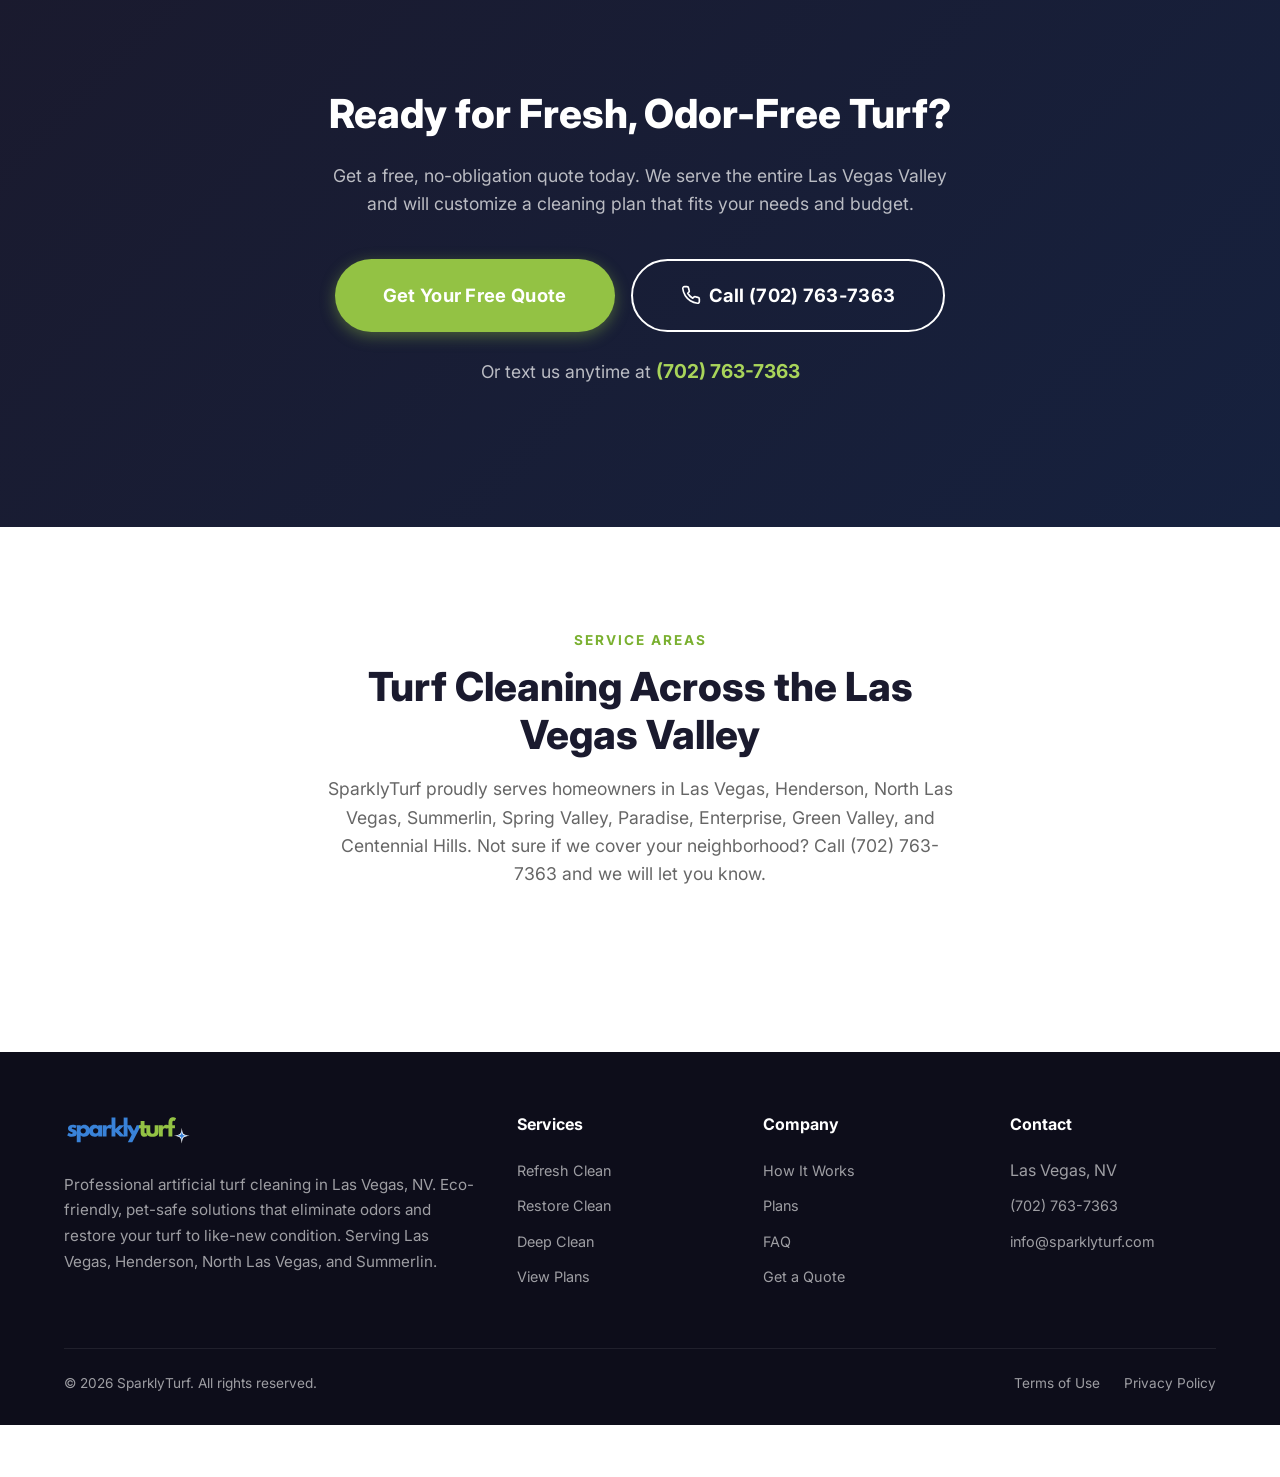
==== commit ef93eca5: "Fix local SEO: target Las Vegas and correct canonical host The page had zero Las Vegas signals and i" ====
--- a/index.html
+++ b/index.html
@@ -3,26 +3,26 @@
 <head>
   <meta charset="UTF-8">
   <meta name="viewport" content="width=device-width, initial-scale=1.0">
-  <title>SparklyTurf - Professional Artificial Turf Cleaning | Pet Odor Removal</title>
-  <meta name="description" content="SparklyTurf provides professional artificial turf cleaning services that eliminate pet odors, stains, and bacteria. Eco-friendly, pet-safe solutions with 100% satisfaction guarantee.">
-  <meta name="keywords" content="artificial turf cleaning, pet odor removal, synthetic grass cleaning, turf maintenance, pet urine removal, turf deodorizer, infill replacement">
+  <title>Artificial Turf Cleaning Las Vegas | Pet Odor Removal | SparklyTurf</title>
+  <meta name="description" content="Professional artificial turf cleaning in Las Vegas, Henderson &amp; Summerlin. We eliminate pet odors, stains, and bacteria with eco-friendly, pet-safe solutions. Call (702) 763-7363 today.">
+  <meta name="keywords" content="artificial turf cleaning las vegas, turf cleaning las vegas, pet odor removal las vegas, synthetic grass cleaning las vegas, artificial grass cleaning, pet turf cleaning, turf maintenance, turf deodorizer, infill replacement">
   <meta name="robots" content="index, follow">
-  <link rel="canonical" href="https://sparklyturf.com/">
+  <link rel="canonical" href="https://go.sparklyturf.com/">
 
   <!-- Open Graph -->
   <meta property="og:type" content="website">
-  <meta property="og:title" content="SparklyTurf - Professional Artificial Turf Cleaning">
-  <meta property="og:description" content="Eliminate stubborn pet odors from your artificial turf. Professional cleaning with eco-friendly, pet-safe solutions. 100% satisfaction guaranteed.">
-  <meta property="og:url" content="https://sparklyturf.com/">
+  <meta property="og:title" content="Artificial Turf Cleaning Las Vegas | SparklyTurf">
+  <meta property="og:description" content="Eliminate stubborn pet odors from your artificial turf. Professional turf cleaning across the Las Vegas Valley with eco-friendly, pet-safe solutions. 100% satisfaction guaranteed.">
+  <meta property="og:url" content="https://go.sparklyturf.com/">
   <meta property="og:site_name" content="SparklyTurf">
-  <meta property="og:image" content="https://sparklyturf.com/images/hero-bg.jpg">
+  <meta property="og:image" content="https://go.sparklyturf.com/images/hero-bg.jpg">
   <meta property="og:locale" content="en_US">
 
   <!-- Twitter Card -->
   <meta name="twitter:card" content="summary_large_image">
-  <meta name="twitter:title" content="SparklyTurf - Professional Artificial Turf Cleaning">
-  <meta name="twitter:description" content="Eliminate stubborn pet odors from your artificial turf. Professional cleaning with eco-friendly, pet-safe solutions.">
-  <meta name="twitter:image" content="https://sparklyturf.com/images/hero-bg.jpg">
+  <meta name="twitter:title" content="Artificial Turf Cleaning Las Vegas | SparklyTurf">
+  <meta name="twitter:description" content="Eliminate stubborn pet odors from your artificial turf. Professional turf cleaning across the Las Vegas Valley with eco-friendly, pet-safe solutions.">
+  <meta name="twitter:image" content="https://go.sparklyturf.com/images/hero-bg.jpg">
 
   <!-- Preload hero background -->
   <link rel="preload" as="image" href="images/hero-bg.webp" type="image/webp">
@@ -41,24 +41,32 @@
     "@context": "https://schema.org",
     "@type": "LocalBusiness",
     "name": "SparklyTurf",
-    "description": "Professional artificial turf cleaning services specializing in pet odor removal, deep cleaning, and turf maintenance.",
-    "url": "https://sparklyturf.com",
+    "description": "Professional artificial turf cleaning in Las Vegas, NV, specializing in pet odor removal, deep cleaning, and turf maintenance.",
+    "url": "https://go.sparklyturf.com",
     "telephone": "+17027637363",
     "address": {
       "@type": "PostalAddress",
+      "addressLocality": "Las Vegas",
+      "addressRegion": "NV",
       "addressCountry": "US"
     },
     "priceRange": "$279-$359",
-    "image": "https://sparklyturf.com/images/hero-bg.jpg",
+    "image": "https://go.sparklyturf.com/images/hero-bg.jpg",
     "aggregateRating": {
       "@type": "AggregateRating",
       "ratingValue": "4.9",
       "reviewCount": "87"
     },
     "areaServed": [
-      { "@type": "City", "name": "Santa Rosa", "addressRegion": "CA" },
-      { "@type": "City", "name": "Napa", "addressRegion": "CA" },
-      { "@type": "City", "name": "Petaluma", "addressRegion": "CA" }
+      { "@type": "City", "name": "Las Vegas", "addressRegion": "NV" },
+      { "@type": "City", "name": "Henderson", "addressRegion": "NV" },
+      { "@type": "City", "name": "North Las Vegas", "addressRegion": "NV" },
+      { "@type": "Place", "name": "Summerlin, Las Vegas, NV" },
+      { "@type": "Place", "name": "Spring Valley, NV" },
+      { "@type": "Place", "name": "Paradise, NV" },
+      { "@type": "Place", "name": "Enterprise, NV" },
+      { "@type": "Place", "name": "Green Valley, Henderson, NV" },
+      { "@type": "Place", "name": "Centennial Hills, Las Vegas, NV" }
     ],
     "sameAs": [],
     "hasOfferCatalog": {
@@ -152,10 +160,18 @@
       },
       {
         "@type": "Question",
-        "name": "How much does professional turf cleaning cost?",
+        "name": "How much does professional turf cleaning cost in Las Vegas?",
         "acceptedAnswer": {
           "@type": "Answer",
-          "text": "Our services range from $279 to $359 per visit depending on your plan frequency. Monthly plans save up to 30%. We offer free quotes customized to your turf size and condition."
+          "text": "Professional turf cleaning in Las Vegas costs $279 to $359 per visit with SparklyTurf, depending on your plan frequency. Monthly plans save up to 30%. We offer free quotes customized to your turf size and condition."
+        }
+      },
+      {
+        "@type": "Question",
+        "name": "What areas of Las Vegas do you serve?",
+        "acceptedAnswer": {
+          "@type": "Answer",
+          "text": "SparklyTurf serves the entire Las Vegas Valley, including Las Vegas, Henderson, North Las Vegas, Summerlin, Spring Valley, Paradise, Enterprise, Green Valley, and Centennial Hills."
         }
       },
       {
@@ -229,8 +245,8 @@
             <svg xmlns="http://www.w3.org/2000/svg" width="16" height="16" viewBox="0 0 24 24" fill="none" stroke="currentColor" stroke-width="2" stroke-linecap="round" stroke-linejoin="round" aria-hidden="true" focusable="false"><path d="M12 22s8-4 8-10V5l-8-3-8 3v7c0 6 8 10 8 10z"/></svg>
             100% Satisfaction Guaranteed
           </div>
-          <h1>Say Goodbye to Stubborn Pet Odors <span class="highlight">Forever</span></h1>
-          <p>Professional turf cleaning that actually eliminates pet odors at the source. Eco-friendly, pet-safe solutions that keep your artificial turf fresh, clean, and odor-free all year round.</p>
+          <h1>Las Vegas Artificial Turf Cleaning That Eliminates Pet Odors <span class="highlight">Forever</span></h1>
+          <p>Professional turf cleaning that actually eliminates pet odors at the source. Serving Las Vegas, Henderson, and Summerlin with eco-friendly, pet-safe solutions that keep your artificial turf fresh, clean, and odor-free all year round.</p>
           <div class="hero-highlights">
             <span>Eco-Friendly &amp; Non-Toxic</span>
             <span>Safe for Pets &amp; Kids</span>
@@ -321,7 +337,7 @@
         <div class="ps-content animate-in">
           <span class="section-label">The Problem</span>
           <h2>Pet Odors Don't Go Away on Their Own</h2>
-          <p>Urine soaks into the infill and backing of your artificial turf. Rain and hosing just push it deeper. Over time, bacteria multiply and the smell gets worse, especially in warm weather.</p>
+          <p>Urine soaks into the infill and backing of your artificial turf. Rain and hosing just push it deeper. Over time, bacteria multiply and the smell gets worse, especially in the Las Vegas desert heat.</p>
           <ul class="ps-list">
             <li>
               <svg xmlns="http://www.w3.org/2000/svg" width="22" height="22" viewBox="0 0 24 24" fill="none" stroke="currentColor" stroke-width="2" stroke-linecap="round" stroke-linejoin="round" aria-hidden="true" focusable="false"><path d="M22 11.08V12a10 10 0 1 1-5.93-9.14"/><polyline points="22 4 12 14.01 9 11.01"/></svg>
@@ -351,7 +367,7 @@
     <div class="container">
       <div class="section-header animate-in">
         <span class="section-label">Our Services</span>
-        <h2>Three Levels of Turf Care</h2>
+        <h2>Three Levels of Turf Cleaning for Las Vegas Homes</h2>
         <p>Choose the level of cleaning your turf needs. Each tier builds on the one before it.</p>
       </div>
       <div class="services-grid services-tiers">
@@ -461,7 +477,7 @@
       <div class="section-header animate-in">
         <span class="section-label">Real Results</span>
         <h2>Before &amp; After</h2>
-        <p>At SparklyTurf, we pride ourselves on providing top-notch service to our customers. Our team of experienced professionals knows how to effectively and efficiently clean any type of turf surface. We use professional equipment and eco-friendly cleaning solutions to ensure the best results for our clients.</p>
+        <p>At SparklyTurf, we pride ourselves on providing top-notch service to homeowners across the Las Vegas Valley. Our team of experienced professionals knows how to effectively and efficiently clean any type of turf surface. We use professional equipment and eco-friendly cleaning solutions to ensure the best results for our clients.</p>
       </div>
       <div class="ba-gallery">
         <div class="ba-gallery-item animate-in">
@@ -494,8 +510,8 @@
     <div class="container">
       <div class="section-header animate-in">
         <span class="section-label">What Our Customers Say</span>
-        <h2>Real Results From Real Homeowners</h2>
-        <p>See why pet owners trust SparklyTurf to keep their artificial turf fresh and odor-free.</p>
+        <h2>Real Results From Las Vegas Homeowners</h2>
+        <p>See why Las Vegas pet owners trust SparklyTurf to keep their artificial turf fresh and odor-free.</p>
       </div>
       <script defer src='https://cdn.trustindex.io/loader.js?b918d9c65ba35848543670395d4'></script>
     </div>
@@ -606,11 +622,20 @@
         </div>
         <div class="faq-item">
           <button class="faq-question" aria-expanded="false">
-            How much does professional turf cleaning cost?
+            How much does professional turf cleaning cost in Las Vegas?
             <svg xmlns="http://www.w3.org/2000/svg" width="20" height="20" viewBox="0 0 24 24" fill="none" stroke="currentColor" stroke-width="2" stroke-linecap="round" stroke-linejoin="round" aria-hidden="true" focusable="false"><polyline points="6 9 12 15 18 9"/></svg>
           </button>
           <div class="faq-answer">
-            <div class="faq-answer-inner">Our services range from $279 to $359 per visit depending on your plan frequency. Monthly plans save up to 30%. We offer free quotes customized to your turf size and condition.</div>
+            <div class="faq-answer-inner">Professional turf cleaning in Las Vegas costs $279 to $359 per visit with SparklyTurf, depending on your plan frequency. Monthly plans save up to 30%. We offer free quotes customized to your turf size and condition.</div>
+          </div>
+        </div>
+        <div class="faq-item">
+          <button class="faq-question" aria-expanded="false">
+            What areas of Las Vegas do you serve?
+            <svg xmlns="http://www.w3.org/2000/svg" width="20" height="20" viewBox="0 0 24 24" fill="none" stroke="currentColor" stroke-width="2" stroke-linecap="round" stroke-linejoin="round" aria-hidden="true" focusable="false"><polyline points="6 9 12 15 18 9"/></svg>
+          </button>
+          <div class="faq-answer">
+            <div class="faq-answer-inner">We serve the entire Las Vegas Valley, including Las Vegas, Henderson, North Las Vegas, Summerlin, Spring Valley, Paradise, Enterprise, Green Valley, and Centennial Hills.</div>
           </div>
         </div>
         <div class="faq-item">
@@ -649,7 +674,7 @@
     <div class="container">
       <div class="cta-content animate-in">
         <h2>Ready for Fresh, Odor-Free Turf?</h2>
-        <p>Get a free, no-obligation quote today. We will customize a cleaning plan that fits your needs and budget.</p>
+        <p>Get a free, no-obligation quote today. We serve the entire Las Vegas Valley and will customize a cleaning plan that fits your needs and budget.</p>
         <div class="cta-buttons">
           <a href="#quote" class="btn btn-primary btn-lg">Get Your Free Quote</a>
           <a href="tel:7027637363" class="btn btn-outline btn-lg">
@@ -662,6 +687,17 @@
     </div>
   </section>
 
+  <!-- Service Areas -->
+  <section class="section" id="service-areas">
+    <div class="container">
+      <div class="section-header animate-in">
+        <span class="section-label">Service Areas</span>
+        <h2>Turf Cleaning Across the Las Vegas Valley</h2>
+        <p>SparklyTurf proudly serves homeowners in Las Vegas, Henderson, North Las Vegas, Summerlin, Spring Valley, Paradise, Enterprise, Green Valley, and Centennial Hills. Not sure if we cover your neighborhood? <a href="tel:7027637363">Call (702) 763-7363</a> and we will let you know.</p>
+      </div>
+    </div>
+  </section>
+
   </main>
 
   <!-- Footer -->
@@ -670,7 +706,7 @@
       <div class="footer-grid">
         <div class="footer-brand">
           <a href="/" class="logo"><img src="images/sparklyturf-logo.svg" alt="SparklyTurf" class="logo-img"></a>
-          <p>Professional artificial turf cleaning services. Eco-friendly, pet-safe solutions that eliminate odors and restore your turf to like-new condition.</p>
+          <p>Professional artificial turf cleaning in Las Vegas, NV. Eco-friendly, pet-safe solutions that eliminate odors and restore your turf to like-new condition. Serving Las Vegas, Henderson, North Las Vegas, and Summerlin.</p>
         </div>
         <div class="footer-col">
           <h4>Services</h4>
@@ -693,6 +729,7 @@
         <div class="footer-col">
           <h4>Contact</h4>
           <ul>
+            <li>Las Vegas, NV</li>
             <li><a href="tel:7027637363">(702) 763-7363</a></li>
             <li><a href="mailto:info@sparklyturf.com">info@sparklyturf.com</a></li>
           </ul>
